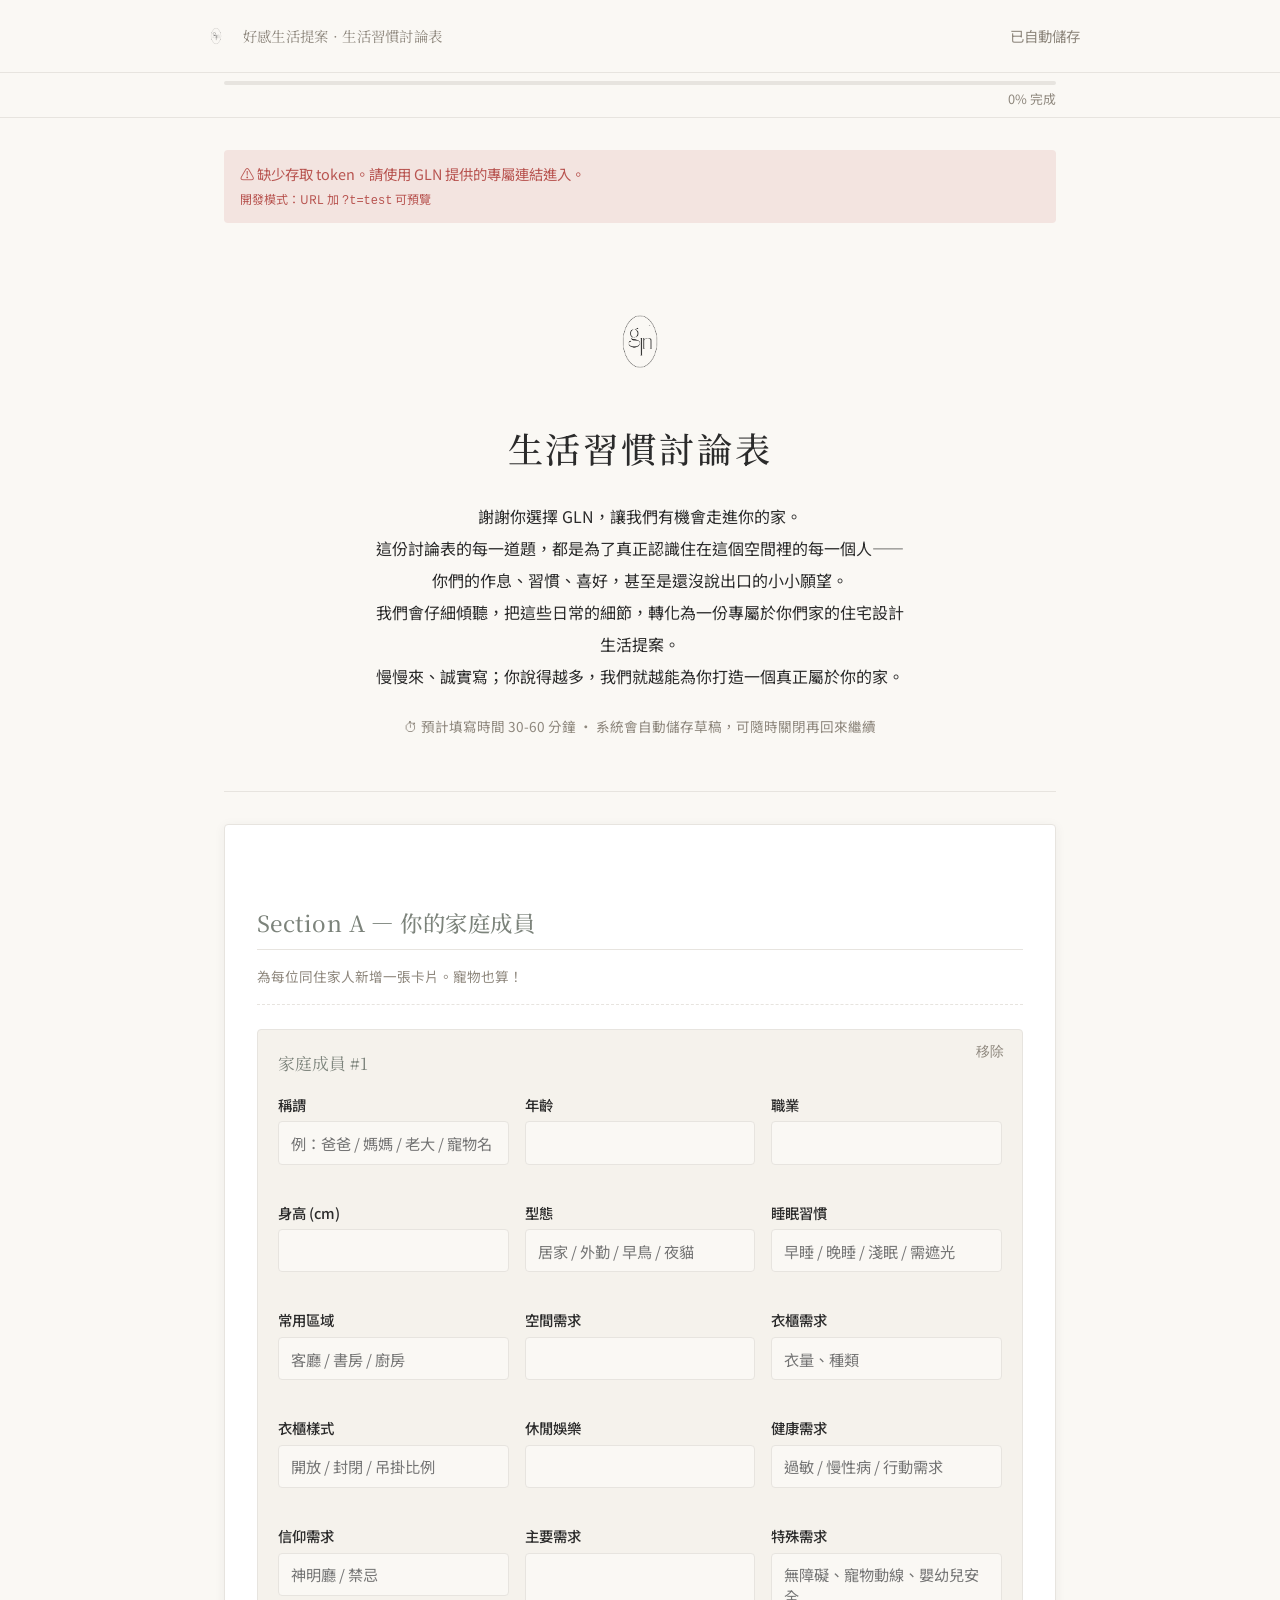
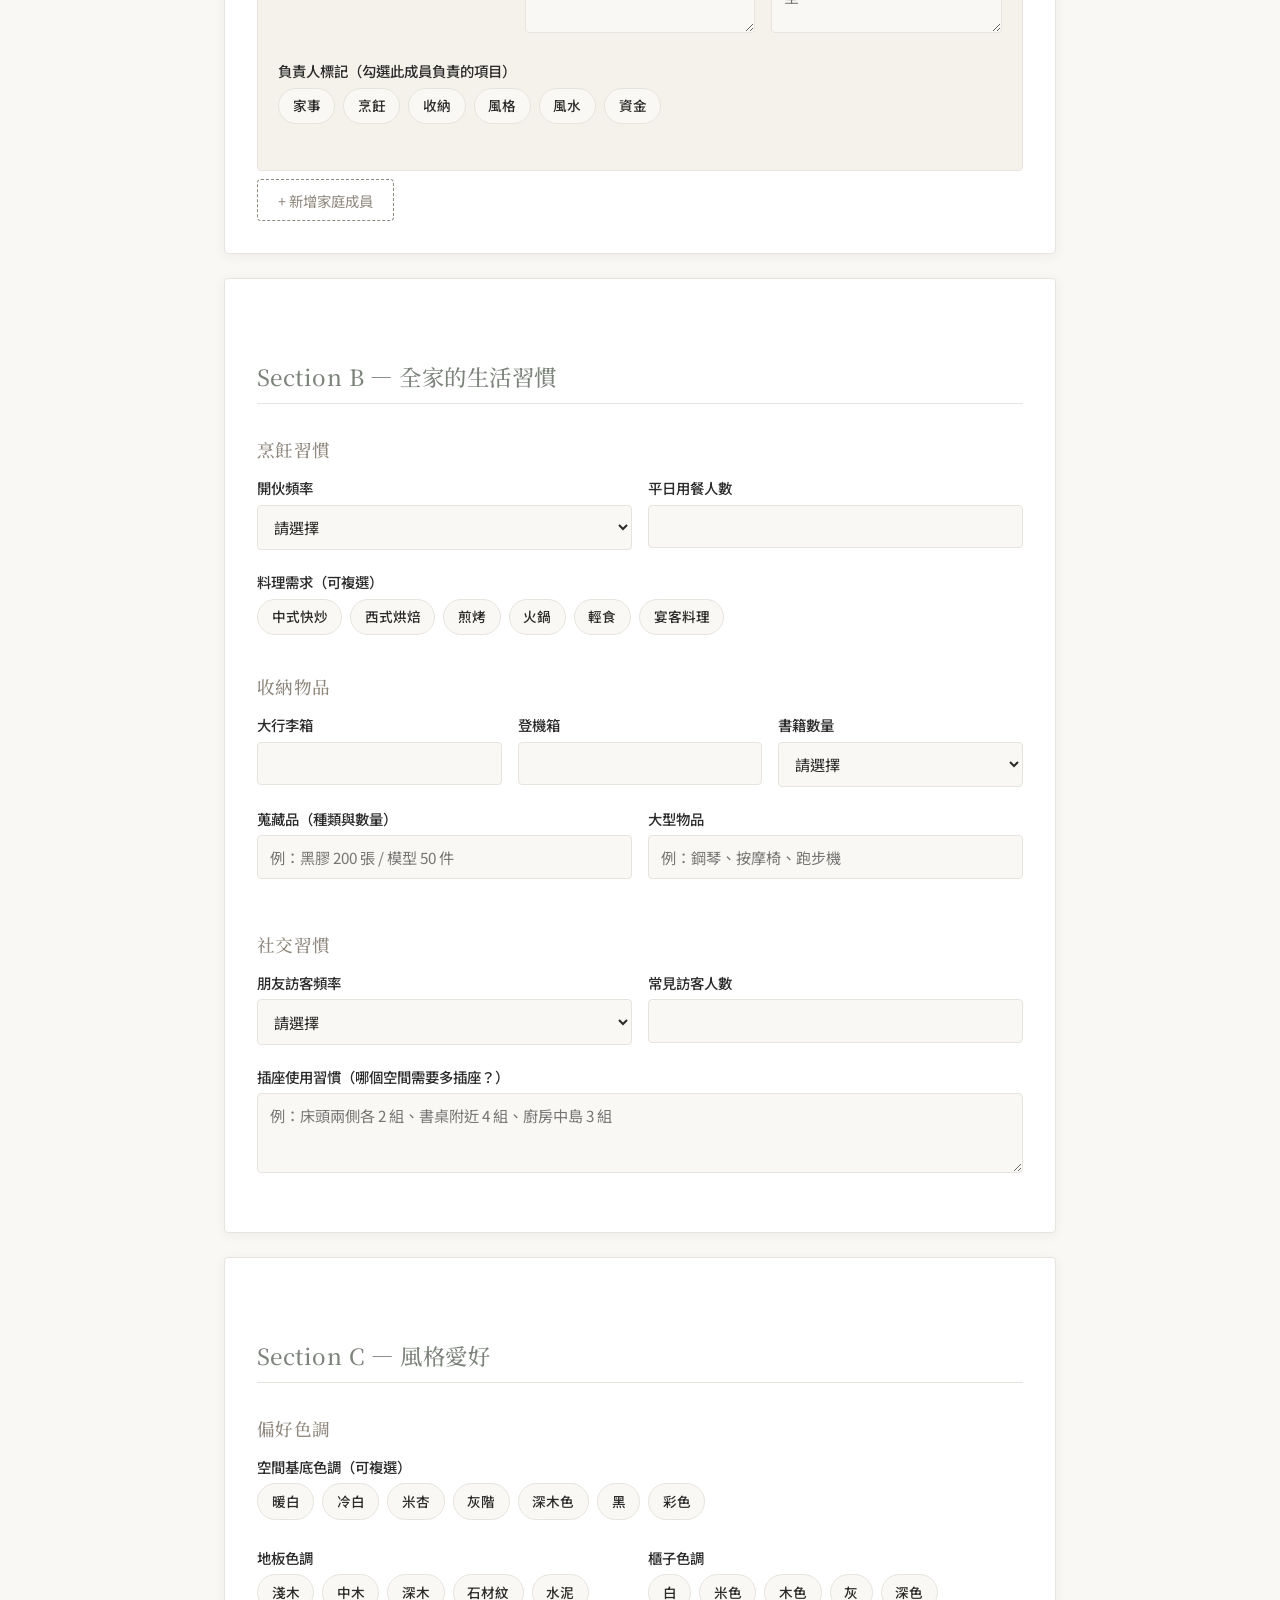
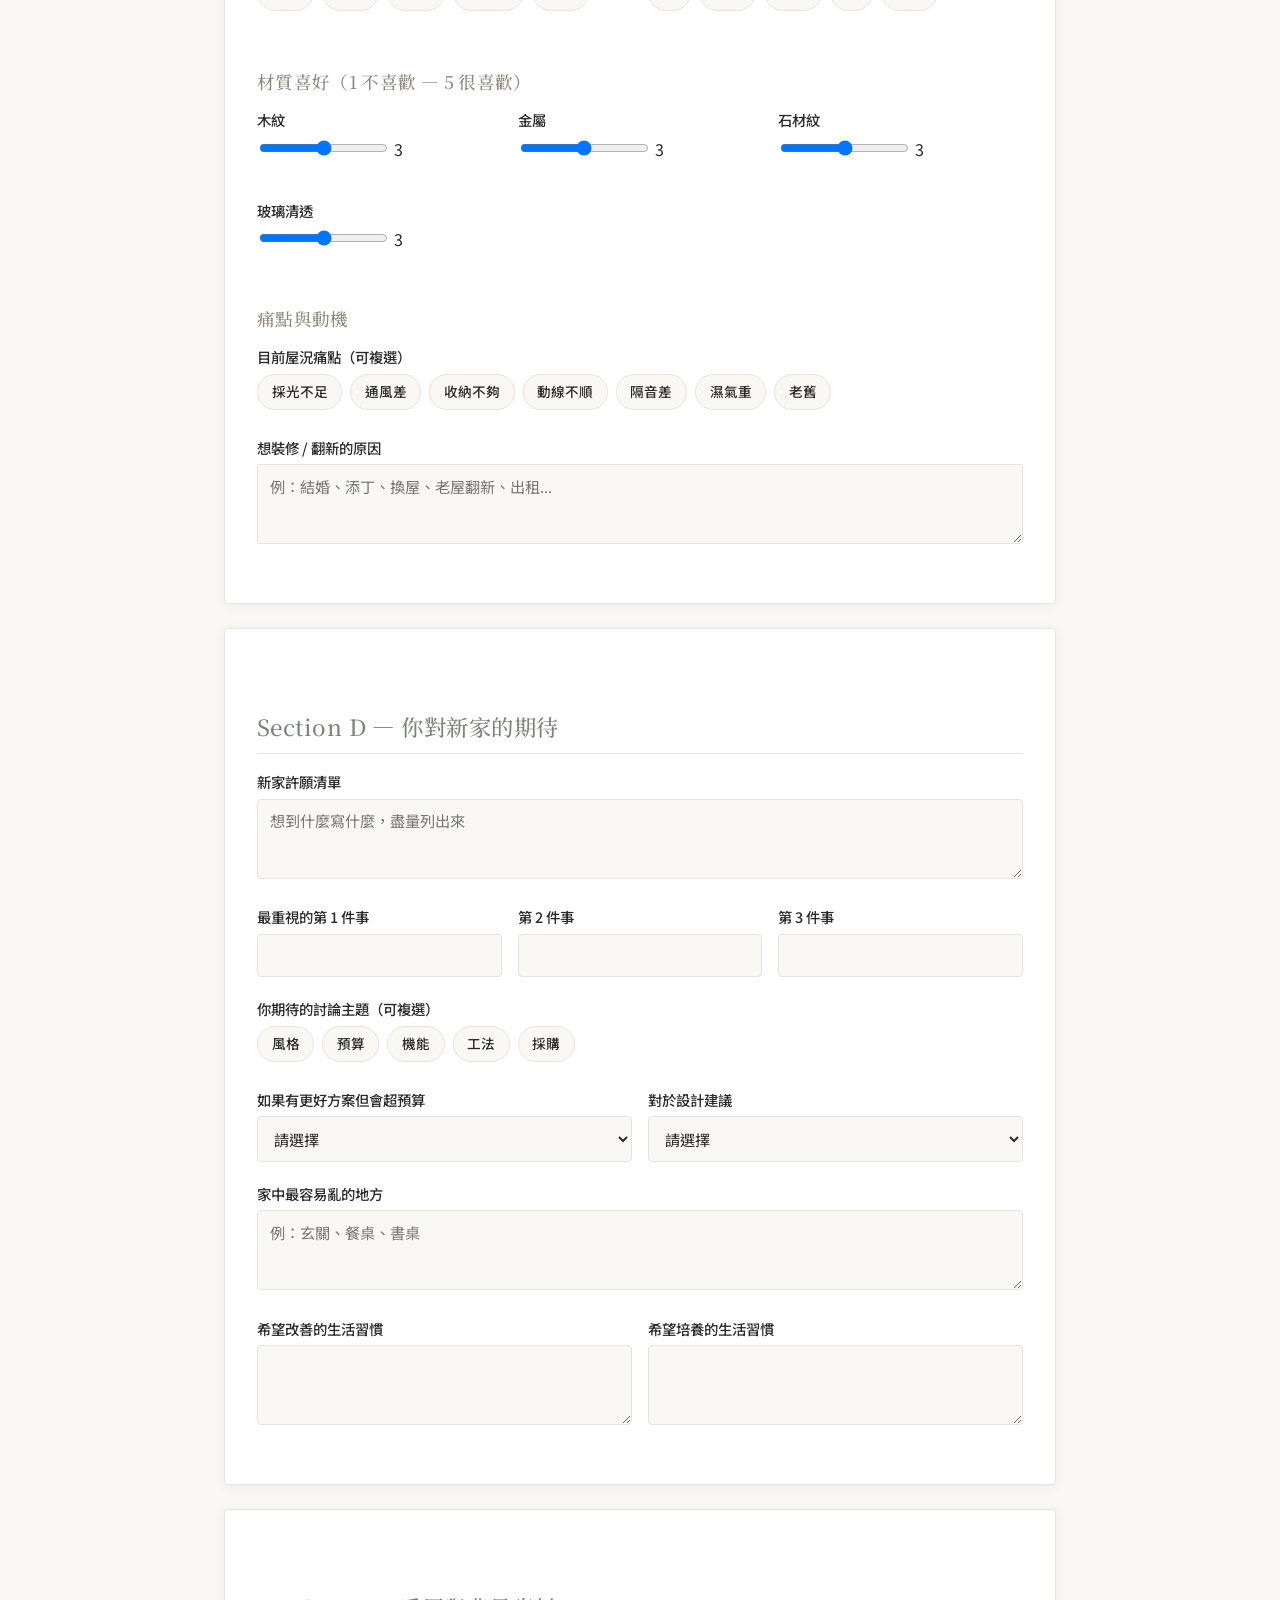
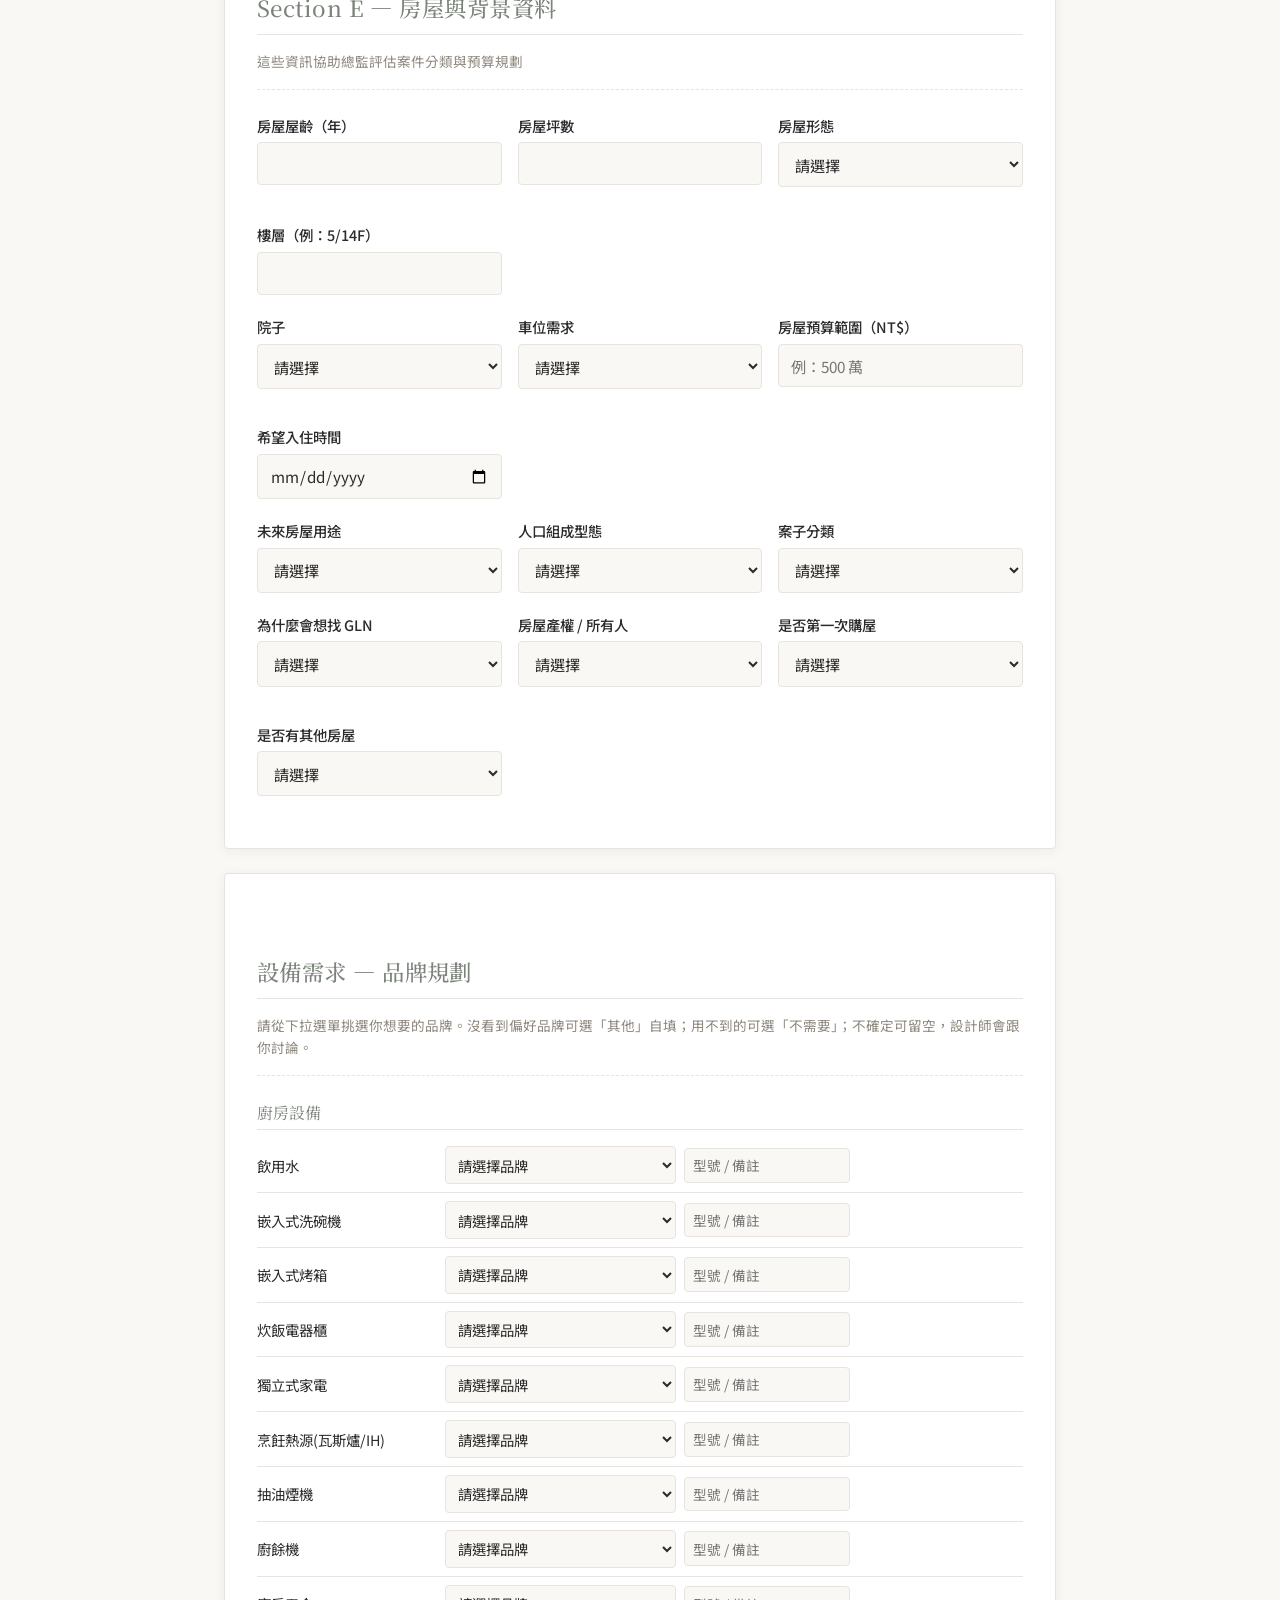
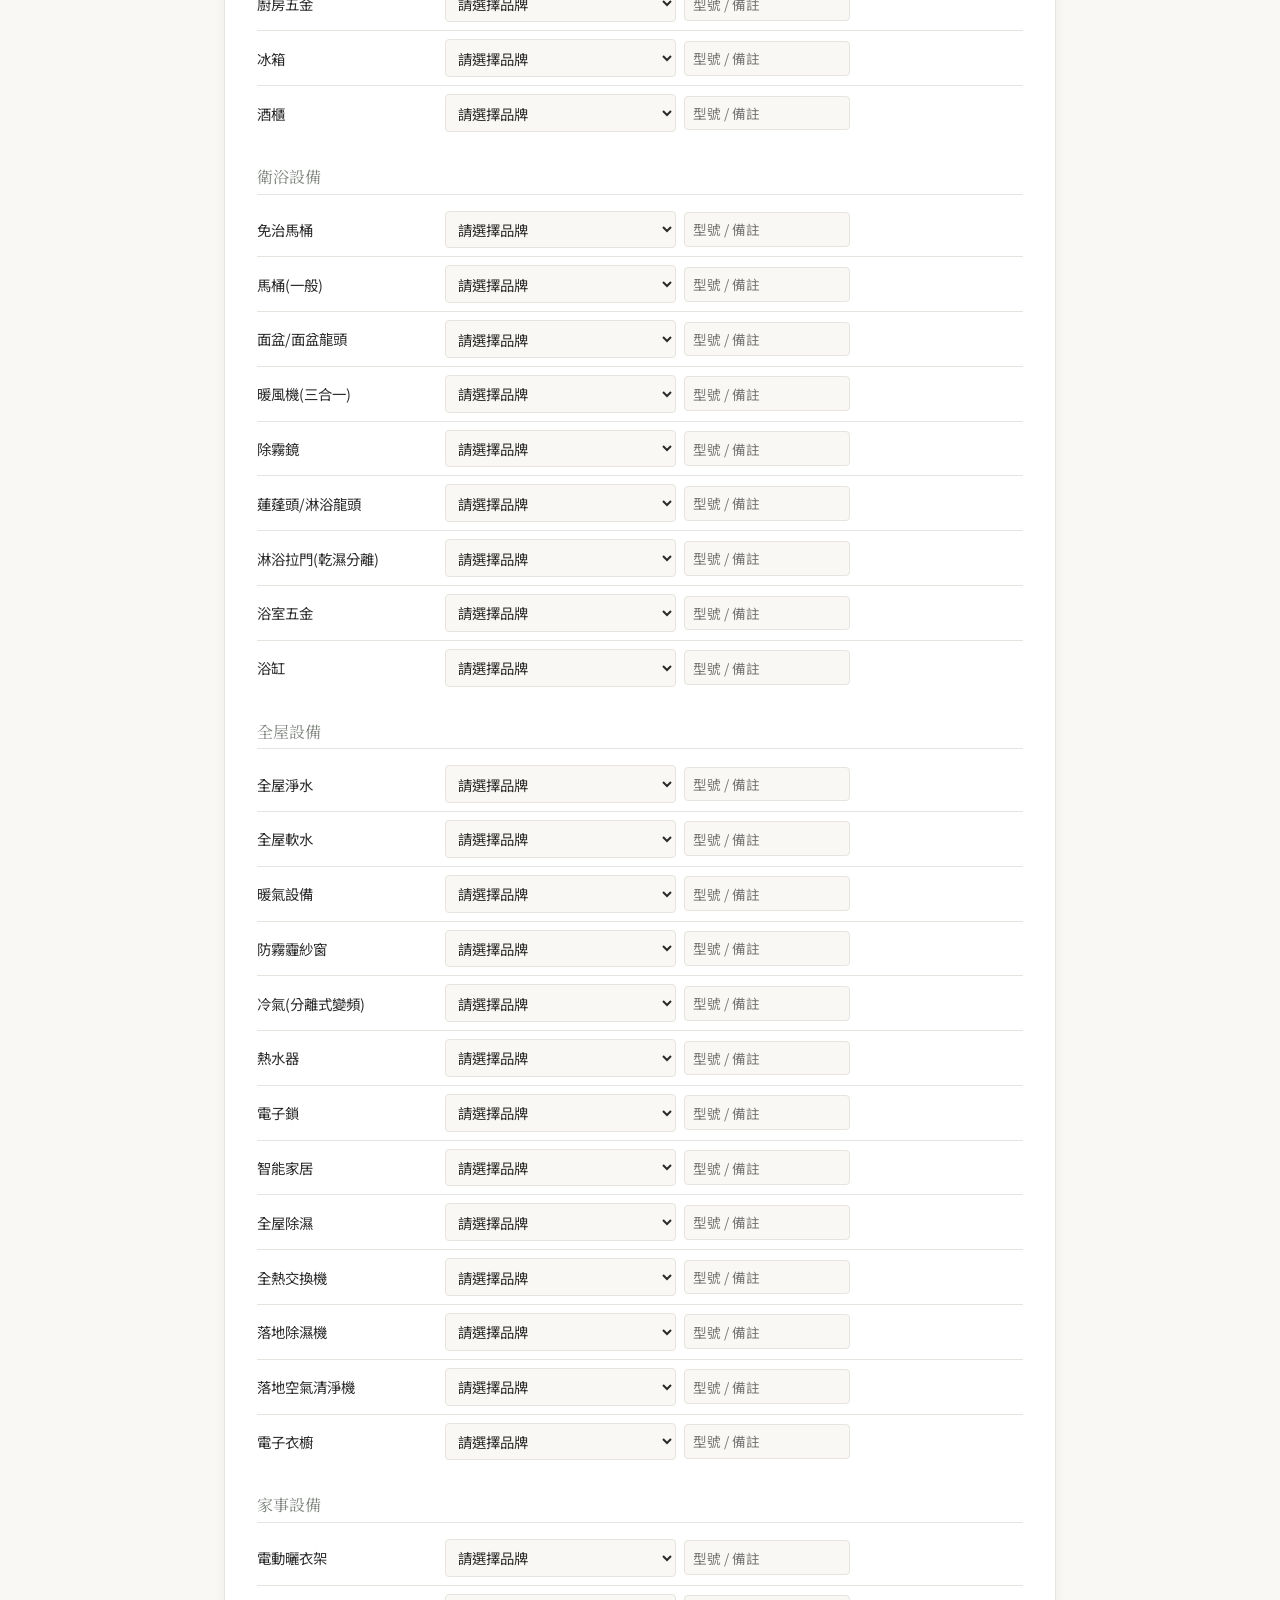
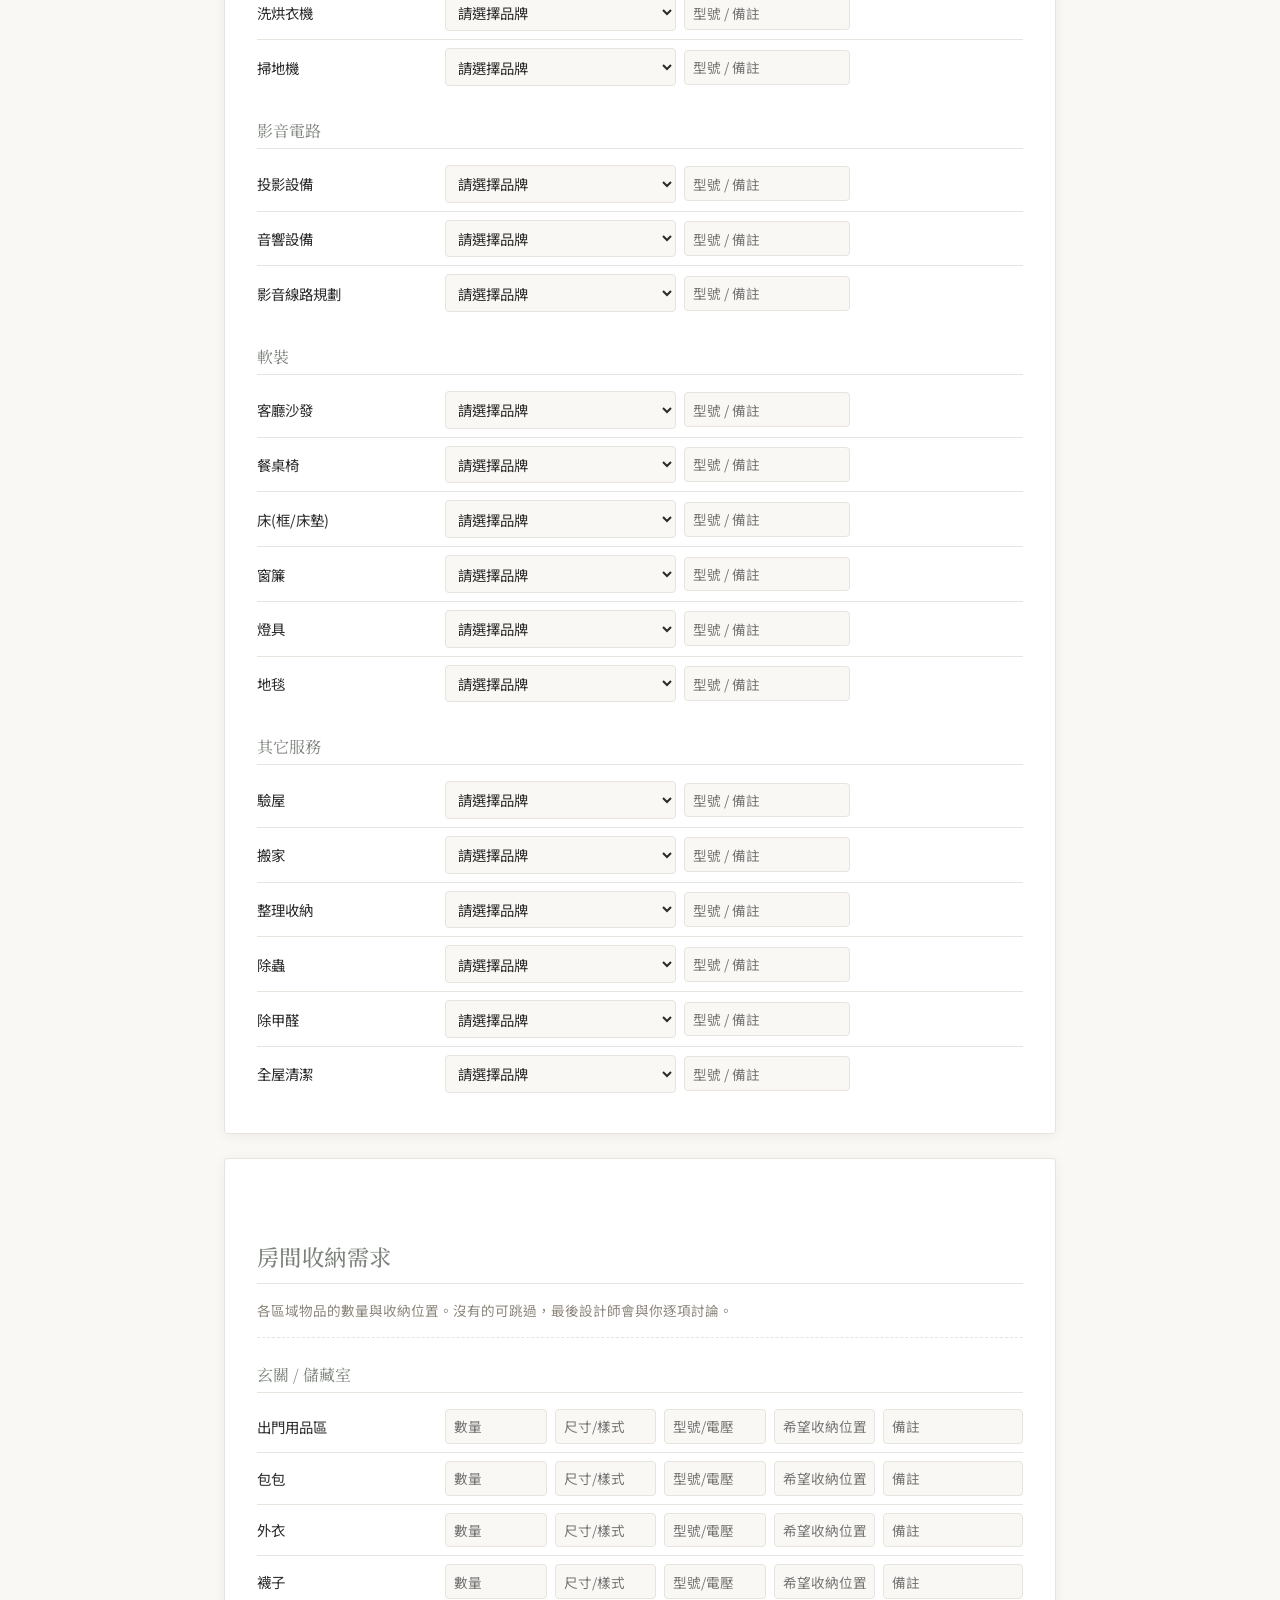
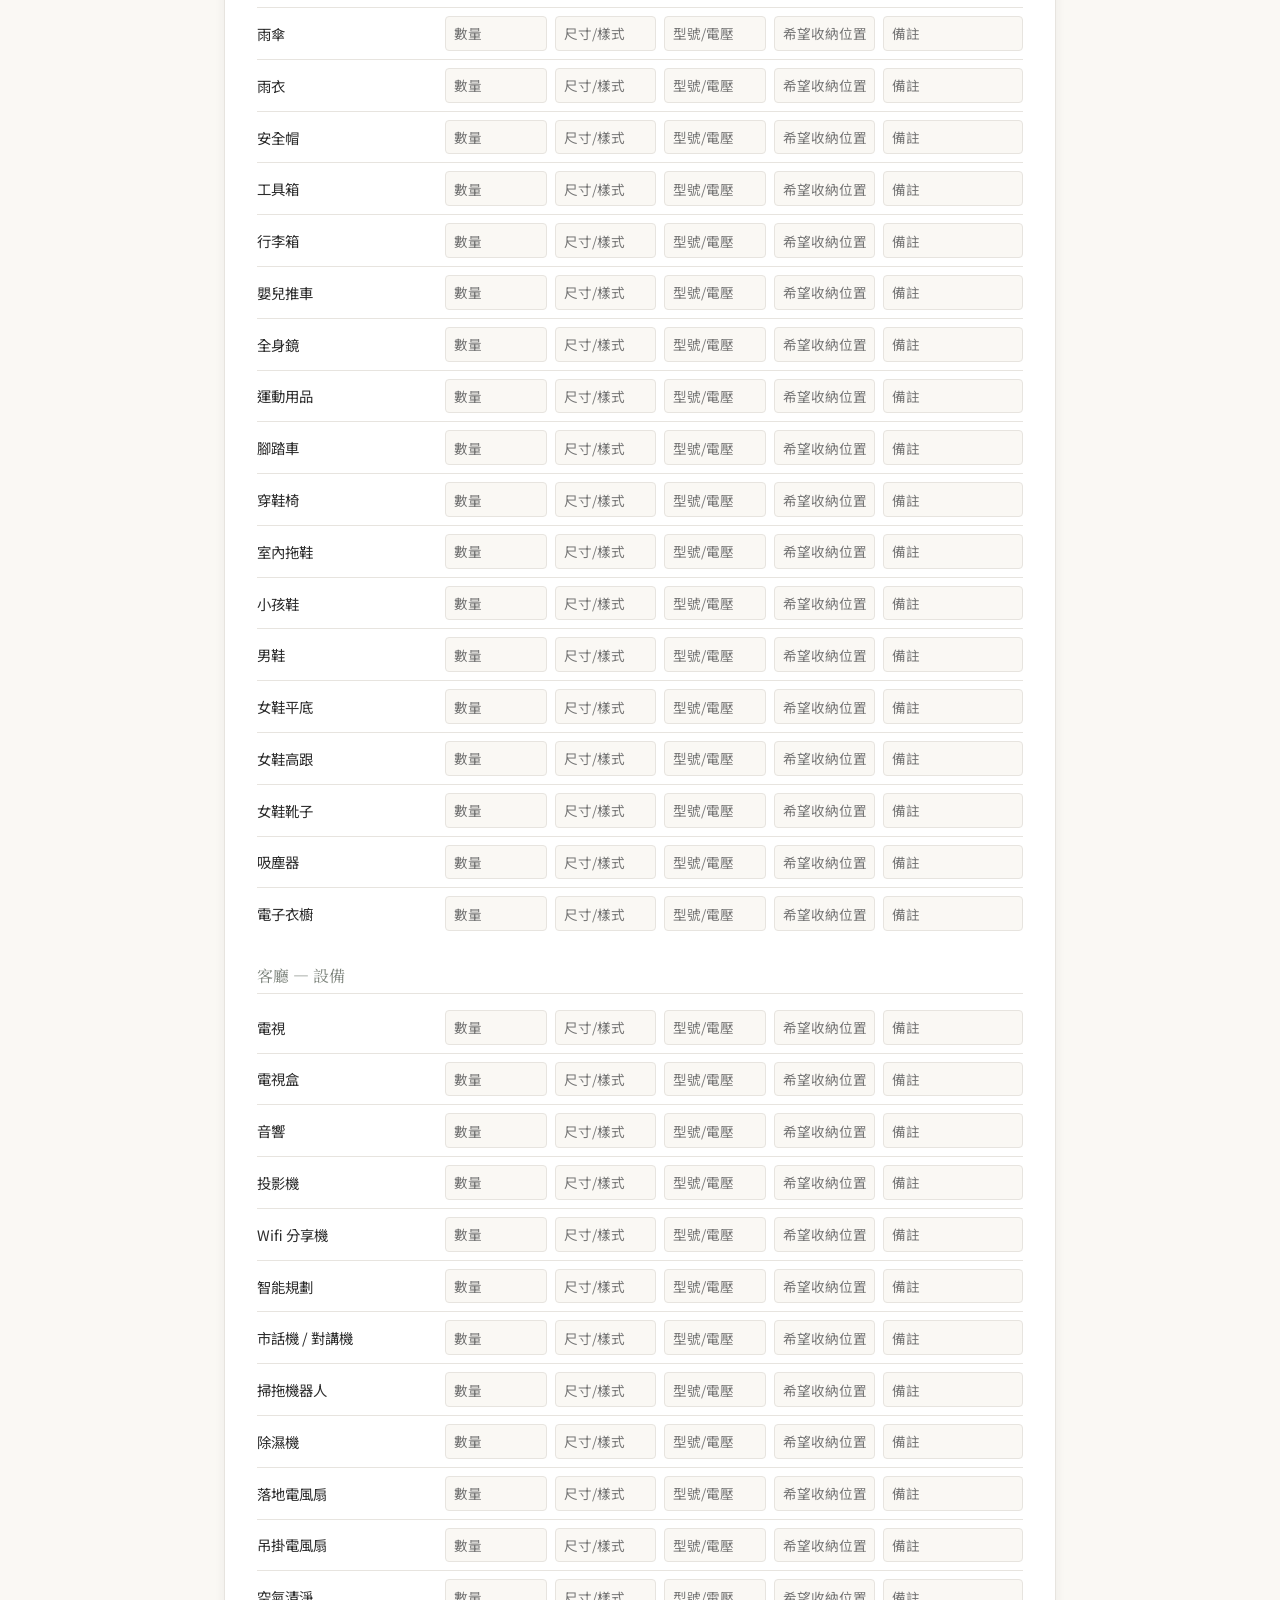
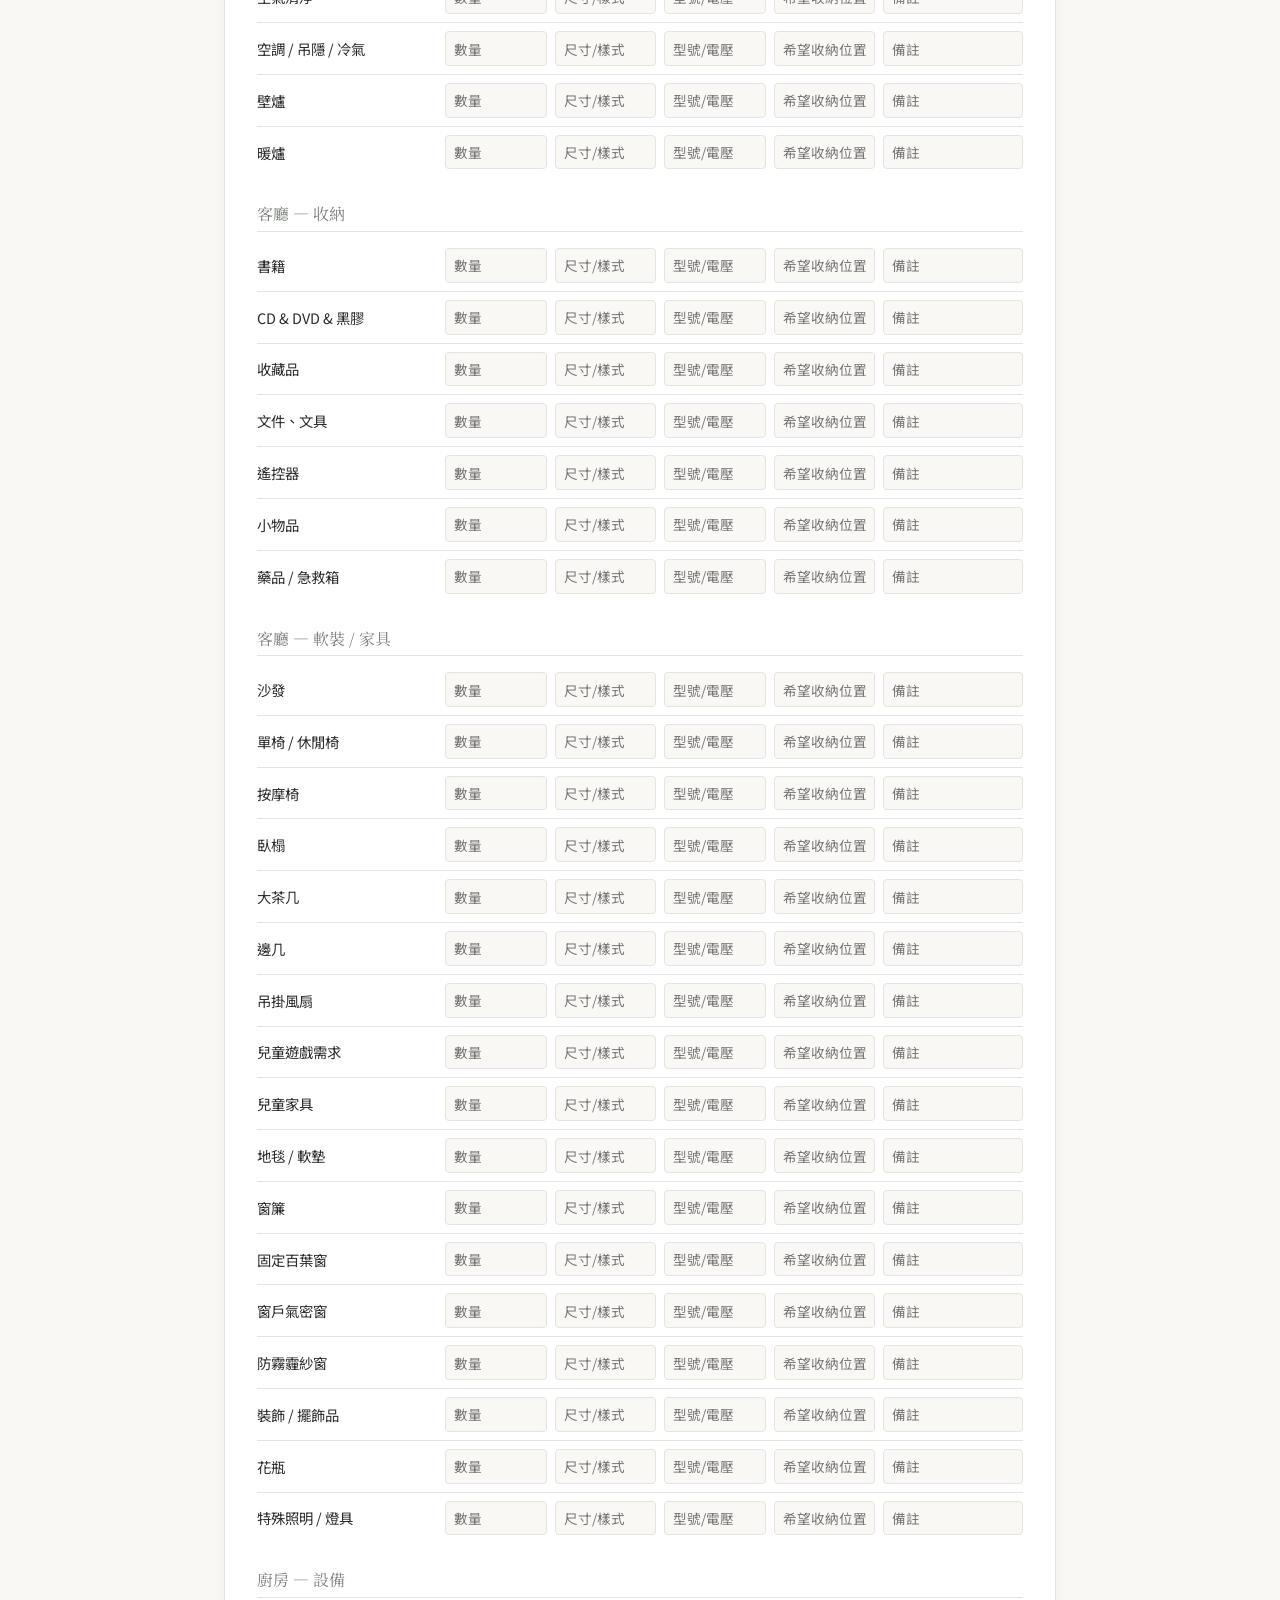
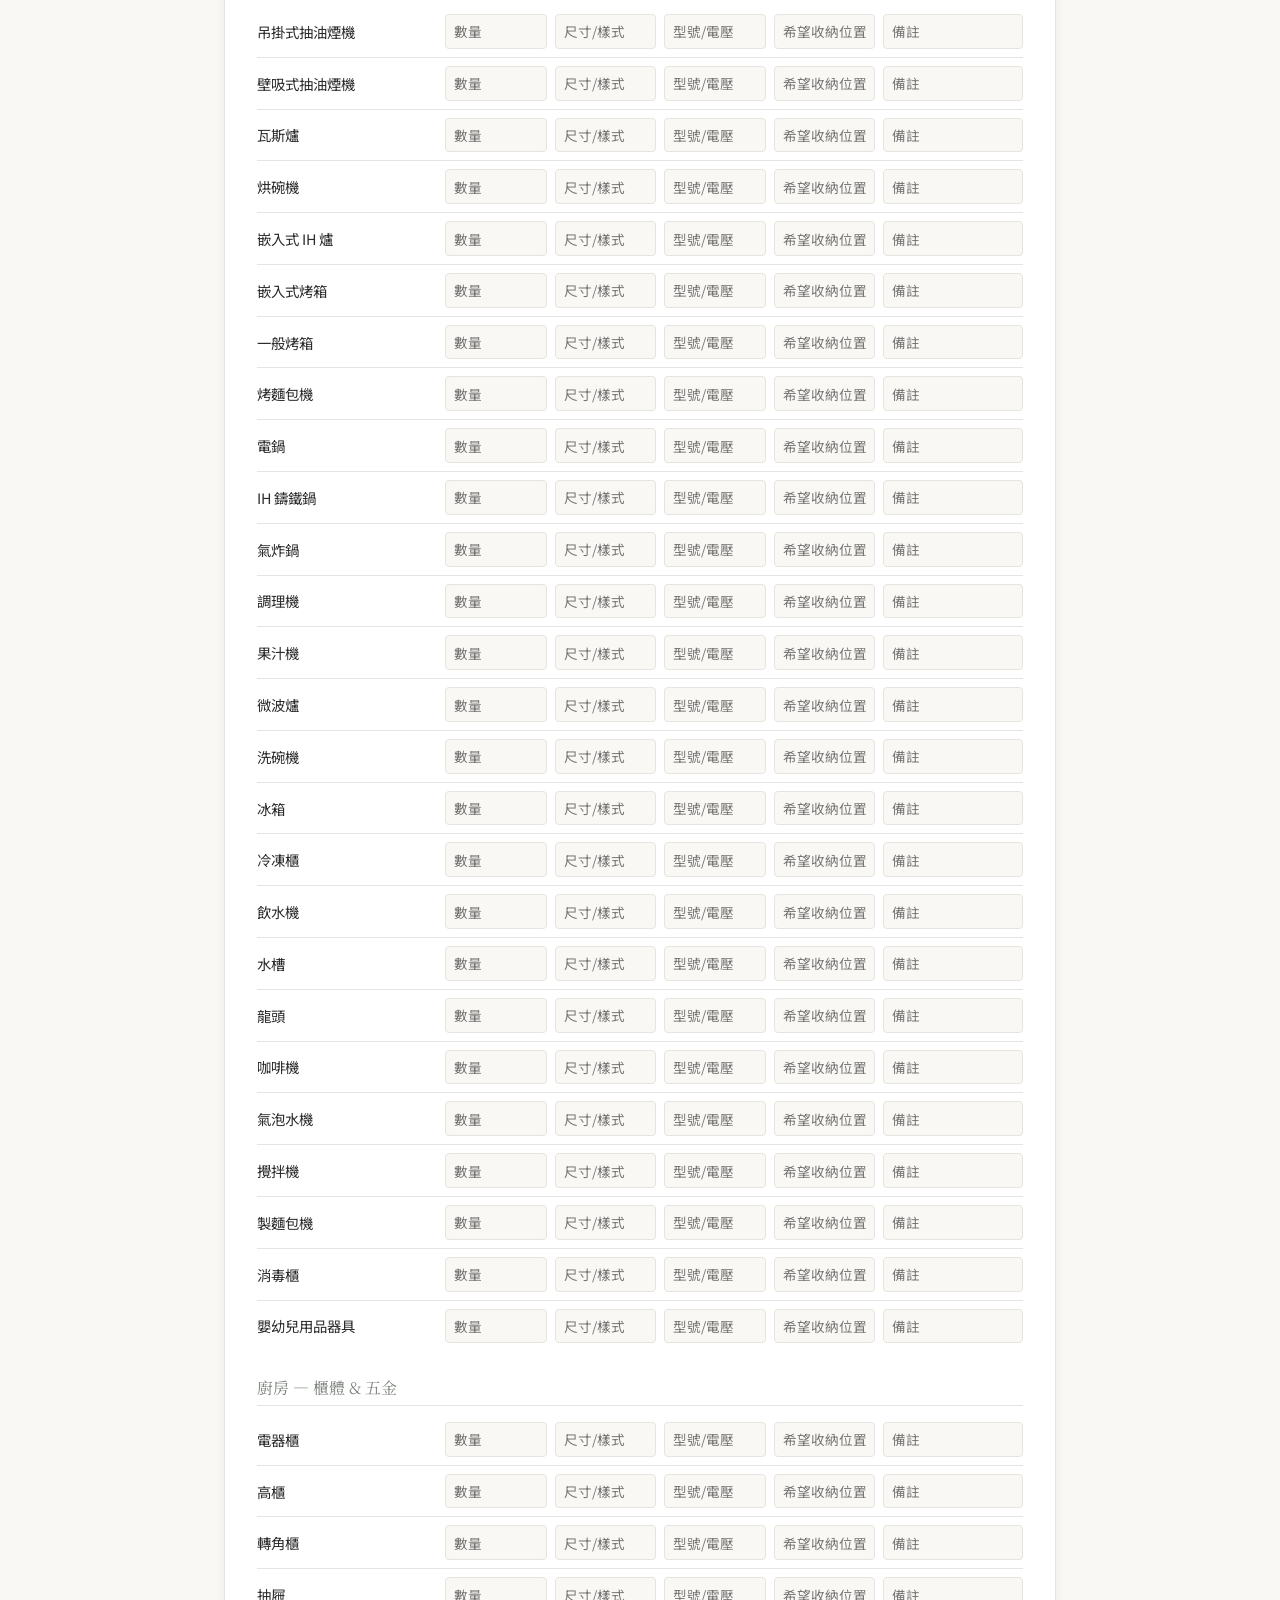
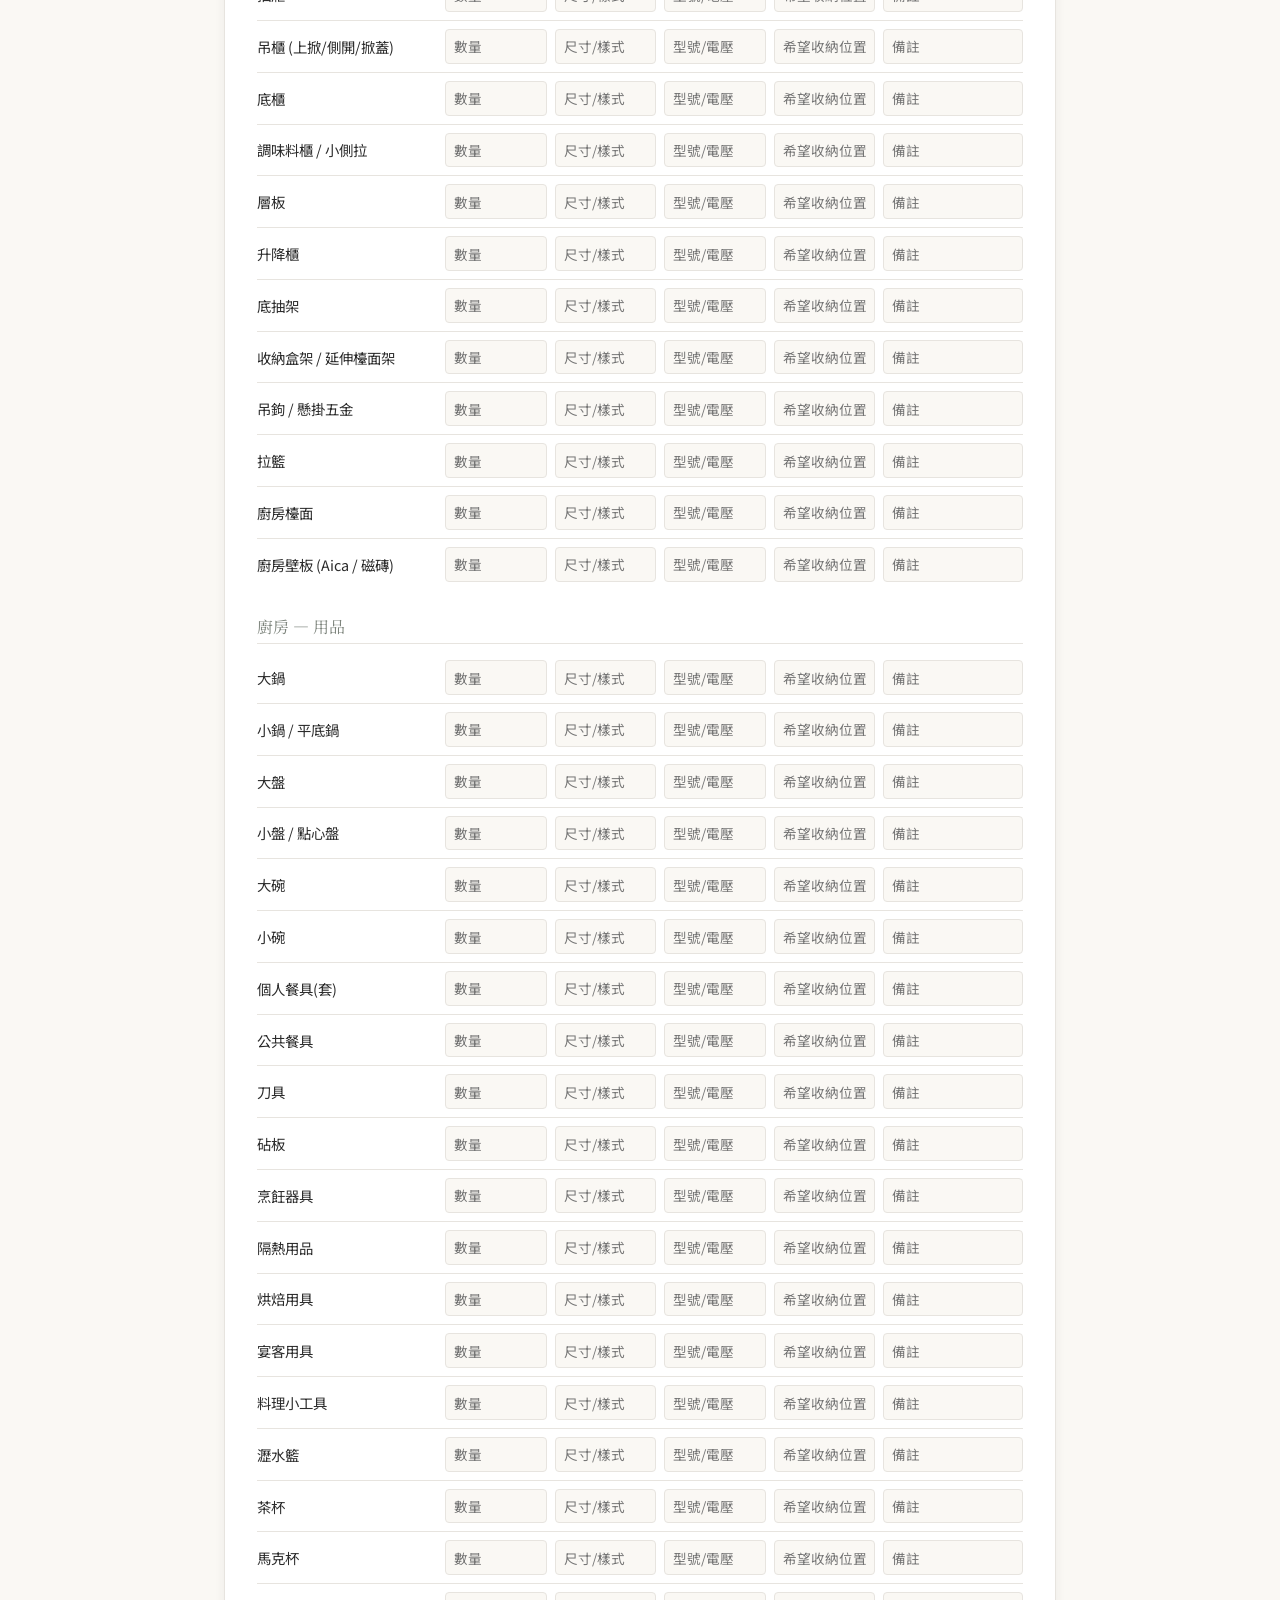
==== index.html @ cecb4ada "Initial commit: 客戶生活習慣整理表（前端 + GAS 後端骨架）" ====
<!DOCTYPE html>
<html lang="zh-Hant">
<head>
  <meta charset="UTF-8" />
  <meta name="viewport" content="width=device-width, initial-scale=1.0" />
  <title>GLN 好感生活提案 — 生活習慣討論表</title>
  <meta name="description" content="GLN 生活習慣討論表：家庭結構、生活習慣、風格偏好、設備需求、收納清單" />
  <link rel="preconnect" href="https://fonts.googleapis.com" />
  <link rel="preconnect" href="https://fonts.gstatic.com" crossorigin />
  <link href="https://fonts.googleapis.com/css2?family=Noto+Sans+TC:wght@400;500;700&family=Noto+Serif+TC:wght@400;500;600&family=Ibarra+Real+Nova:wght@400;500&display=swap" rel="stylesheet" />
  <link rel="stylesheet" href="styles.css" />
</head>
<body>

  <header class="site-header">
    <div class="header-inner">
      <a href="#" class="site-logo-link" aria-label="GLN 好感生活提案">
        <img src="assets/gln-circle.png" alt="GLN" class="site-logo-img" />
        <span class="site-logo-text">好感生活提案 · 生活習慣討論表</span>
      </a>
      <div id="autosave-status" class="muted" aria-live="polite">已自動儲存</div>
    </div>
  </header>

  <div class="progress" role="progressbar" aria-valuemin="0" aria-valuemax="100">
    <div class="container" style="padding: 0 1.5rem;">
      <div class="progress-track"><div class="progress-fill" id="progress-fill"></div></div>
      <div class="progress-label" id="progress-label">0%</div>
    </div>
  </div>

  <main class="container">

    <div id="token-banner" class="status-banner info" style="display:none;"></div>

    <div class="hero">
      <img src="assets/gln-circle.png" alt="GLN" class="hero-logo" />
      <h1>生活習慣討論表</h1>
      <p class="intro">
        謝謝你選擇 GLN，讓我們有機會走進你的家。<br />
        這份討論表的每一道題，都是為了真正認識住在這個空間裡的每一個人——你們的作息、習慣、喜好，甚至是還沒說出口的小小願望。<br />
        我們會仔細傾聽，把這些日常的細節，轉化為一份專屬於你們家的住宅設計生活提案。<br />
        慢慢來、誠實寫；你說得越多，我們就越能為你打造一個真正屬於你的家。
      </p>
      <p class="muted" style="margin-top: 1.5rem; font-size: 0.85rem;">
        ⏱ 預計填寫時間 30-60 分鐘 · 系統會自動儲存草稿，可隨時關閉再回來繼續
      </p>
    </div>

    <form id="survey-form" autocomplete="off">

      <!-- ============ Section A：基本資料（家庭成員）============ -->
      <section class="section" data-section="A">
        <h2>Section A — 你的家庭成員</h2>
        <p class="section-meta">為每位同住家人新增一張卡片。寵物也算！</p>

        <div id="members-list" class="member-list"></div>

        <button type="button" class="add-member-btn" id="add-member">
          + 新增家庭成員
        </button>
      </section>

      <!-- ============ Section B：生活習慣 ============ -->
      <section class="section" data-section="B">
        <h2>Section B — 全家的生活習慣</h2>

        <h3>烹飪習慣</h3>
        <div class="field-row">
          <div class="field">
            <label>開伙頻率</label>
            <select name="cooking_frequency">
              <option value="">請選擇</option>
              <option>每天</option>
              <option>每週 3-5 次</option>
              <option>每週 1-2 次</option>
              <option>幾乎不開伙</option>
            </select>
          </div>
          <div class="field">
            <label>平日用餐人數</label>
            <input type="number" name="dining_count" min="1" max="20" />
          </div>
        </div>
        <div class="field">
          <label>料理需求（可複選）</label>
          <div class="checkbox-group" data-name="cooking_styles">
            <label class="chip"><input type="checkbox" value="中式快炒" /><span>中式快炒</span></label>
            <label class="chip"><input type="checkbox" value="西式烘焙" /><span>西式烘焙</span></label>
            <label class="chip"><input type="checkbox" value="煎烤" /><span>煎烤</span></label>
            <label class="chip"><input type="checkbox" value="火鍋" /><span>火鍋</span></label>
            <label class="chip"><input type="checkbox" value="輕食" /><span>輕食</span></label>
            <label class="chip"><input type="checkbox" value="宴客" /><span>宴客料理</span></label>
          </div>
        </div>

        <h3>收納物品</h3>
        <div class="field-row">
          <div class="field"><label>大行李箱</label><input type="number" name="luggage_large" min="0" /></div>
          <div class="field"><label>登機箱</label><input type="number" name="luggage_carry" min="0" /></div>
          <div class="field">
            <label>書籍數量</label>
            <select name="books">
              <option value="">請選擇</option>
              <option>少於 50 本</option>
              <option>50–200 本</option>
              <option>200–500 本</option>
              <option>500 本以上</option>
            </select>
          </div>
        </div>
        <div class="field-row">
          <div class="field">
            <label>蒐藏品（種類與數量）</label>
            <input type="text" name="collections" placeholder="例：黑膠 200 張 / 模型 50 件" />
          </div>
          <div class="field">
            <label>大型物品</label>
            <input type="text" name="large_items" placeholder="例：鋼琴、按摩椅、跑步機" />
          </div>
        </div>

        <h3>社交習慣</h3>
        <div class="field-row">
          <div class="field">
            <label>朋友訪客頻率</label>
            <select name="visitor_frequency">
              <option value="">請選擇</option>
              <option>幾乎不</option>
              <option>每月 1-2 次</option>
              <option>每週 1 次以上</option>
              <option>經常宴客</option>
            </select>
          </div>
          <div class="field">
            <label>常見訪客人數</label>
            <input type="number" name="visitor_count" min="0" />
          </div>
        </div>

        <div class="field">
          <label>插座使用習慣（哪個空間需要多插座？）</label>
          <textarea name="outlets" placeholder="例：床頭兩側各 2 組、書桌附近 4 組、廚房中島 3 組"></textarea>
        </div>
      </section>

      <!-- ============ Section C：風格愛好 ============ -->
      <section class="section" data-section="C">
        <h2>Section C — 風格愛好</h2>

        <h3>偏好色調</h3>
        <div class="field-row">
          <div class="field">
            <label>空間基底色調（可複選）</label>
            <div class="checkbox-group" data-name="color_space">
              <label class="chip"><input type="checkbox" value="暖白" /><span>暖白</span></label>
              <label class="chip"><input type="checkbox" value="冷白" /><span>冷白</span></label>
              <label class="chip"><input type="checkbox" value="米杏" /><span>米杏</span></label>
              <label class="chip"><input type="checkbox" value="灰階" /><span>灰階</span></label>
              <label class="chip"><input type="checkbox" value="深木色" /><span>深木色</span></label>
              <label class="chip"><input type="checkbox" value="黑" /><span>黑</span></label>
              <label class="chip"><input type="checkbox" value="彩色" /><span>彩色</span></label>
            </div>
          </div>
        </div>
        <div class="field-row">
          <div class="field">
            <label>地板色調</label>
            <div class="checkbox-group" data-name="color_floor">
              <label class="chip"><input type="checkbox" value="淺木" /><span>淺木</span></label>
              <label class="chip"><input type="checkbox" value="中木" /><span>中木</span></label>
              <label class="chip"><input type="checkbox" value="深木" /><span>深木</span></label>
              <label class="chip"><input type="checkbox" value="石材紋" /><span>石材紋</span></label>
              <label class="chip"><input type="checkbox" value="水泥" /><span>水泥</span></label>
            </div>
          </div>
          <div class="field">
            <label>櫃子色調</label>
            <div class="checkbox-group" data-name="color_cabinet">
              <label class="chip"><input type="checkbox" value="白" /><span>白</span></label>
              <label class="chip"><input type="checkbox" value="米色" /><span>米色</span></label>
              <label class="chip"><input type="checkbox" value="木色" /><span>木色</span></label>
              <label class="chip"><input type="checkbox" value="灰" /><span>灰</span></label>
              <label class="chip"><input type="checkbox" value="深色" /><span>深色</span></label>
            </div>
          </div>
        </div>

        <h3>材質喜好（1 不喜歡 — 5 很喜歡）</h3>
        <div class="field-row">
          <div class="field">
            <label>木紋</label>
            <input type="range" name="material_wood" min="1" max="5" value="3" oninput="this.nextElementSibling.textContent=this.value" />
            <output>3</output>
          </div>
          <div class="field">
            <label>金屬</label>
            <input type="range" name="material_metal" min="1" max="5" value="3" oninput="this.nextElementSibling.textContent=this.value" />
            <output>3</output>
          </div>
          <div class="field">
            <label>石材紋</label>
            <input type="range" name="material_stone" min="1" max="5" value="3" oninput="this.nextElementSibling.textContent=this.value" />
            <output>3</output>
          </div>
          <div class="field">
            <label>玻璃清透</label>
            <input type="range" name="material_glass" min="1" max="5" value="3" oninput="this.nextElementSibling.textContent=this.value" />
            <output>3</output>
          </div>
        </div>

        <h3>痛點與動機</h3>
        <div class="field">
          <label>目前屋況痛點（可複選）</label>
          <div class="checkbox-group" data-name="pain_points">
            <label class="chip"><input type="checkbox" value="採光不足" /><span>採光不足</span></label>
            <label class="chip"><input type="checkbox" value="通風差" /><span>通風差</span></label>
            <label class="chip"><input type="checkbox" value="收納不夠" /><span>收納不夠</span></label>
            <label class="chip"><input type="checkbox" value="動線不順" /><span>動線不順</span></label>
            <label class="chip"><input type="checkbox" value="隔音差" /><span>隔音差</span></label>
            <label class="chip"><input type="checkbox" value="濕氣重" /><span>濕氣重</span></label>
            <label class="chip"><input type="checkbox" value="老舊" /><span>老舊</span></label>
          </div>
        </div>
        <div class="field">
          <label>想裝修 / 翻新的原因</label>
          <textarea name="renovation_reason" placeholder="例：結婚、添丁、換屋、老屋翻新、出租..."></textarea>
        </div>
      </section>

      <!-- ============ Section D：期待調查（設計師問題）============ -->
      <section class="section" data-section="D">
        <h2>Section D — 你對新家的期待</h2>

        <div class="field">
          <label>新家許願清單</label>
          <textarea name="wishlist" placeholder="想到什麼寫什麼，盡量列出來"></textarea>
        </div>
        <div class="field-row">
          <div class="field"><label>最重視的第 1 件事</label><input type="text" name="priority_1" /></div>
          <div class="field"><label>第 2 件事</label><input type="text" name="priority_2" /></div>
          <div class="field"><label>第 3 件事</label><input type="text" name="priority_3" /></div>
        </div>
        <div class="field">
          <label>你期待的討論主題（可複選）</label>
          <div class="checkbox-group" data-name="discussion_topics">
            <label class="chip"><input type="checkbox" value="風格" /><span>風格</span></label>
            <label class="chip"><input type="checkbox" value="預算" /><span>預算</span></label>
            <label class="chip"><input type="checkbox" value="機能" /><span>機能</span></label>
            <label class="chip"><input type="checkbox" value="工法" /><span>工法</span></label>
            <label class="chip"><input type="checkbox" value="採購" /><span>採購</span></label>
          </div>
        </div>
        <div class="field-row">
          <div class="field">
            <label>如果有更好方案但會超預算</label>
            <select name="budget_flex">
              <option value="">請選擇</option>
              <option>一定要做，不在意預算</option>
              <option>可接受 +10%</option>
              <option>可接受 +20%</option>
              <option>嚴格不可超</option>
            </select>
          </div>
          <div class="field">
            <label>對於設計建議</label>
            <select name="design_attitude">
              <option value="">請選擇</option>
              <option>完全交給專業</option>
              <option>高度參與討論</option>
              <option>我已有具體想法</option>
            </select>
          </div>
        </div>
        <div class="field">
          <label>家中最容易亂的地方</label>
          <textarea name="messy_areas" placeholder="例：玄關、餐桌、書桌"></textarea>
        </div>
        <div class="field-row">
          <div class="field">
            <label>希望改善的生活習慣</label>
            <textarea name="habits_improve"></textarea>
          </div>
          <div class="field">
            <label>希望培養的生活習慣</label>
            <textarea name="habits_cultivate"></textarea>
          </div>
        </div>
      </section>

      <!-- ============ Section E：背景資料 ============ -->
      <section class="section" data-section="E">
        <h2>Section E — 房屋與背景資料</h2>
        <p class="section-meta">這些資訊協助總監評估案件分類與預算規劃</p>

        <div class="field-row">
          <div class="field"><label>房屋屋齡（年）</label><input type="number" name="house_age" /></div>
          <div class="field"><label>房屋坪數</label><input type="number" name="house_size" /></div>
          <div class="field">
            <label>房屋形態</label>
            <select name="house_type">
              <option value="">請選擇</option>
              <option>新成屋</option>
              <option>中古屋</option>
              <option>老屋</option>
              <option>預售屋</option>
              <option>透天</option>
              <option>公寓</option>
              <option>大樓</option>
            </select>
          </div>
          <div class="field"><label>樓層（例：5/14F）</label><input type="text" name="floor" /></div>
        </div>
        <div class="field-row">
          <div class="field">
            <label>院子</label>
            <select name="yard">
              <option value="">請選擇</option>
              <option>無</option>
              <option>有，5 坪以下</option>
              <option>有，5-15 坪</option>
              <option>有，15 坪以上</option>
            </select>
          </div>
          <div class="field">
            <label>車位需求</label>
            <select name="parking">
              <option value="">請選擇</option>
              <option>無</option>
              <option>1 平面</option>
              <option>1 機械</option>
              <option>2 個以上</option>
            </select>
          </div>
          <div class="field"><label>房屋預算範圍（NT$）</label><input type="text" name="budget" placeholder="例：500 萬" /></div>
          <div class="field"><label>希望入住時間</label><input type="date" name="move_in_date" /></div>
        </div>
        <div class="field-row">
          <div class="field">
            <label>未來房屋用途</label>
            <select name="house_use">
              <option value="">請選擇</option>
              <option>自住</option>
              <option>出租</option>
              <option>投資</option>
              <option>二房</option>
            </select>
          </div>
          <div class="field">
            <label>人口組成型態</label>
            <select name="household_type">
              <option value="">請選擇</option>
              <option>單身</option>
              <option>雙人</option>
              <option>小家庭(有小孩)</option>
              <option>三代同堂</option>
              <option>多戶</option>
            </select>
          </div>
          <div class="field">
            <label>案子分類</label>
            <select name="case_type">
              <option value="">請選擇</option>
              <option>老屋翻新</option>
              <option>新成屋裝修</option>
              <option>局部翻修</option>
              <option>商業空間</option>
              <option>全屋訂製</option>
            </select>
          </div>
        </div>
        <div class="field-row">
          <div class="field">
            <label>為什麼會想找 GLN</label>
            <select name="referral">
              <option value="">請選擇</option>
              <option>朋友介紹</option>
              <option>IG</option>
              <option>Google 搜尋</option>
              <option>官網</option>
              <option>實體活動</option>
              <option>其他</option>
            </select>
          </div>
          <div class="field">
            <label>房屋產權 / 所有人</label>
            <select name="ownership">
              <option value="">請選擇</option>
              <option>本人</option>
              <option>配偶</option>
              <option>父母</option>
              <option>共有</option>
            </select>
          </div>
          <div class="field">
            <label>是否第一次購屋</label>
            <select name="first_home">
              <option value="">請選擇</option>
              <option>是</option>
              <option>否</option>
            </select>
          </div>
          <div class="field">
            <label>是否有其他房屋</label>
            <select name="other_homes">
              <option value="">請選擇</option>
              <option>無</option>
              <option>1 間</option>
              <option>2 間以上</option>
            </select>
          </div>
        </div>
      </section>

      <!-- ============ 區塊 1：設備品牌採購 ============ -->
      <section class="section" data-section="EQ">
        <h2>設備需求 — 品牌規劃</h2>
        <p class="section-meta">
          請從下拉選單挑選你想要的品牌。沒看到偏好品牌可選「其他」自填；用不到的可選「不需要」；不確定可留空，設計師會跟你討論。
        </p>
        <div id="equipment-list"><!-- 由 app.js 動態渲染 --></div>
      </section>

      <!-- ============ 區塊 3：收納清單 ============ -->
      <section class="section" data-section="STORAGE">
        <h2>房間收納需求</h2>
        <p class="section-meta">
          各區域物品的數量與收納位置。沒有的可跳過，最後設計師會與你逐項討論。
        </p>
        <div id="storage-list"><!-- 由 app.js 動態渲染 --></div>
      </section>

      <!-- ============ 同意與送出 ============ -->
      <div class="submit-area">
        <label class="consent">
          <input type="checkbox" id="consent-checkbox" />
          <span class="consent-text">
            <strong>我同意以上內容</strong>，並確認所填資訊正確，可作為 GLN 設計團隊規劃依據。
            提交後資料將傳送給 GLN 總監與案件負責設計師。
          </span>
        </label>

        <div id="submit-status" class="status-banner" style="display:none;"></div>

        <button type="submit" id="submit-btn" class="btn btn-primary" disabled>
          送出問卷
        </button>
      </div>
    </form>

  </main>

  <footer class="site-footer">
    GLN 好感生活提案 · Good Living Notes ©
    <span id="year"></span>
  </footer>

  <script>document.getElementById('year').textContent = new Date().getFullYear();</script>
  <script src="app.js"></script>
</body>
</html>
---- styles.css ----
/* ============================================
   GLN 客戶問卷系統 — Visual Identity
   主色：#7C837B Olive Gray
   輔色：#8E877D Taupe Clay / #E7E4DF Soft Mist White
   ============================================ */

:root {
  --gln-olive: #7C837B;
  --gln-taupe: #8E877D;
  --gln-mist: #E7E4DF;
  --gln-ink: #2B2B2B;
  --gln-sand: #F5F2EC;
  --gln-warm-white: #FAF8F4;
  --gln-accent: #A67C52;
  --gln-error: #B85450;
  --gln-success: #7B9070;

  --font-serif: 'Noto Serif TC', 'Ibarra Real Nova', 'Songti TC', serif;
  --font-sans: 'Noto Sans TC', system-ui, -apple-system, sans-serif;

  --max-width: 880px;
  --radius: 4px;
  --shadow: 0 2px 12px rgba(43, 43, 43, 0.06);
}

* { box-sizing: border-box; }

html, body {
  margin: 0;
  padding: 0;
  background: var(--gln-warm-white);
  color: var(--gln-ink);
  font-family: var(--font-sans);
  font-size: 16px;
  line-height: 1.6;
}

/* ===== Layout ===== */
.container {
  max-width: var(--max-width);
  margin: 0 auto;
  padding: 2rem 1.5rem 6rem;
}

header.site-header {
  background: var(--gln-warm-white);
  border-bottom: 1px solid var(--gln-mist);
  padding: 1.25rem 1.5rem;
  position: sticky;
  top: 0;
  z-index: 50;
  backdrop-filter: blur(8px);
}

.header-inner {
  max-width: var(--max-width);
  margin: 0 auto;
  display: flex;
  justify-content: space-between;
  align-items: center;
}

.site-logo {
  font-family: var(--font-serif);
  font-size: 1.25rem;
  letter-spacing: 0.06em;
  color: var(--gln-olive);
  font-weight: 500;
}

.site-logo span {
  color: var(--gln-taupe);
  margin-left: 0.5rem;
  font-size: 0.85rem;
  letter-spacing: 0.02em;
}

/* Logo with image */
.site-logo-link {
  display: inline-flex;
  align-items: center;
  gap: 0.65rem;
  text-decoration: none;
  color: inherit;
}

.site-logo-img {
  height: 32px;
  width: auto;
  display: block;
}

.site-logo-text {
  color: var(--gln-taupe);
  font-size: 0.9rem;
  letter-spacing: 0.02em;
  font-family: var(--font-serif);
}

/* Hero block (頁首 logo + 標題 + 引言) */
.hero {
  text-align: center;
  padding: 3rem 1rem 2.5rem;
  margin-bottom: 2rem;
  border-bottom: 1px solid var(--gln-mist);
}

.hero-logo {
  width: 110px;
  height: auto;
  margin: 0 auto 1.5rem;
  display: block;
}

.hero h1 {
  font-family: var(--font-serif);
  font-size: 2.2rem;
  letter-spacing: 0.08em;
  margin: 0.5rem 0 1.5rem;
  color: var(--gln-ink);
  font-weight: 500;
}

.hero .intro {
  max-width: 540px;
  margin: 0 auto;
  text-align: center;
  color: var(--gln-ink);
  line-height: 2;
  font-size: 1rem;
}

@media (max-width: 720px) {
  .hero { padding: 2rem 0.5rem 1.5rem; }
  .hero-logo { width: 80px; }
  .hero h1 { font-size: 1.6rem; }
  .hero .intro { font-size: 0.95rem; line-height: 1.9; }
  .site-logo-text { display: none; } /* mobile: 只顯示 logo */
}

/* ===== Typography ===== */
h1, h2, h3 {
  font-family: var(--font-serif);
  font-weight: 500;
  color: var(--gln-ink);
  letter-spacing: 0.02em;
}

h1 {
  font-size: 2rem;
  margin: 1.5rem 0 0.5rem;
}

h2 {
  font-size: 1.4rem;
  margin: 3rem 0 1rem;
  padding-bottom: 0.5rem;
  border-bottom: 1px solid var(--gln-mist);
  color: var(--gln-olive);
}

h3 {
  font-size: 1.1rem;
  margin: 2rem 0 0.75rem;
  color: var(--gln-taupe);
}

.intro {
  color: var(--gln-taupe);
  font-size: 0.95rem;
  margin-bottom: 2rem;
}

.muted {
  color: var(--gln-taupe);
  font-size: 0.9rem;
}

/* ===== Progress bar ===== */
.progress {
  position: sticky;
  top: 60px;
  background: var(--gln-warm-white);
  padding: 0.5rem 0;
  z-index: 40;
  border-bottom: 1px solid var(--gln-mist);
}

.progress-track {
  height: 4px;
  background: var(--gln-mist);
  border-radius: 2px;
  overflow: hidden;
}

.progress-fill {
  height: 100%;
  background: var(--gln-olive);
  width: 0%;
  transition: width 0.3s ease;
}

.progress-label {
  font-size: 0.8rem;
  color: var(--gln-taupe);
  text-align: right;
  margin-top: 0.25rem;
}

/* ===== Section ===== */
.section {
  background: white;
  border: 1px solid var(--gln-mist);
  border-radius: var(--radius);
  padding: 2rem;
  margin: 1.5rem 0;
  box-shadow: var(--shadow);
}

.section-meta {
  font-size: 0.85rem;
  color: var(--gln-taupe);
  margin-bottom: 1.5rem;
  padding-bottom: 1rem;
  border-bottom: 1px dashed var(--gln-mist);
}

/* ===== Form ===== */
.field {
  margin-bottom: 1.25rem;
}

.field-row {
  display: grid;
  grid-template-columns: repeat(auto-fit, minmax(220px, 1fr));
  gap: 1rem;
}

label {
  display: block;
  font-size: 0.9rem;
  font-weight: 500;
  margin-bottom: 0.35rem;
  color: var(--gln-ink);
}

label .required {
  color: var(--gln-error);
  margin-left: 0.25rem;
}

input[type="text"],
input[type="number"],
input[type="date"],
input[type="email"],
input[type="tel"],
select,
textarea {
  width: 100%;
  padding: 0.6rem 0.75rem;
  border: 1px solid var(--gln-mist);
  border-radius: var(--radius);
  background: var(--gln-warm-white);
  font-family: inherit;
  font-size: 0.95rem;
  color: var(--gln-ink);
  transition: border-color 0.2s, box-shadow 0.2s;
}

input:focus,
select:focus,
textarea:focus {
  outline: none;
  border-color: var(--gln-olive);
  box-shadow: 0 0 0 3px rgba(124, 131, 123, 0.15);
}

textarea {
  min-height: 5rem;
  resize: vertical;
}

/* Checkbox group */
.checkbox-group,
.radio-group {
  display: flex;
  flex-wrap: wrap;
  gap: 0.5rem;
  margin-top: 0.25rem;
}

.chip {
  display: inline-flex;
  align-items: center;
  gap: 0.4rem;
  padding: 0.4rem 0.85rem;
  border: 1px solid var(--gln-mist);
  border-radius: 999px;
  background: var(--gln-warm-white);
  font-size: 0.85rem;
  cursor: pointer;
  transition: all 0.15s;
  user-select: none;
}

.chip:hover {
  border-color: var(--gln-taupe);
}

.chip input {
  display: none;
}

.chip input:checked + span,
.chip.checked {
  /* visual signal handled by parent */
}

.chip.active {
  background: var(--gln-olive);
  color: white;
  border-color: var(--gln-olive);
}

/* ===== Family members ===== */
.member-list {
  display: grid;
  gap: 1rem;
}

.member-card {
  border: 1px solid var(--gln-mist);
  border-radius: var(--radius);
  padding: 1.25rem;
  background: var(--gln-sand);
  position: relative;
}

.member-card .remove-btn {
  position: absolute;
  top: 0.75rem;
  right: 0.75rem;
  background: none;
  border: none;
  color: var(--gln-taupe);
  cursor: pointer;
  font-size: 0.85rem;
}

.member-card .remove-btn:hover {
  color: var(--gln-error);
}

.member-card-header {
  display: flex;
  align-items: center;
  gap: 0.75rem;
  margin-bottom: 1rem;
  font-family: var(--font-serif);
  font-size: 1.05rem;
  color: var(--gln-olive);
}

.add-member-btn {
  display: inline-flex;
  align-items: center;
  gap: 0.5rem;
  padding: 0.6rem 1.25rem;
  border: 1px dashed var(--gln-taupe);
  border-radius: var(--radius);
  background: transparent;
  color: var(--gln-taupe);
  cursor: pointer;
  font-family: inherit;
  font-size: 0.9rem;
  margin-top: 0.5rem;
  transition: all 0.15s;
}

.add-member-btn:hover {
  background: var(--gln-mist);
  color: var(--gln-olive);
}

/* ===== Equipment grid ===== */
.equipment-row {
  display: grid;
  grid-template-columns: 180px repeat(4, 1fr) 140px;
  gap: 0.5rem;
  align-items: center;
  padding: 0.5rem 0;
  border-bottom: 1px solid var(--gln-mist);
}

/* 下拉選單版（4 欄：標題 + 下拉 + 其他自填 + 備註）*/
.equipment-row--select {
  grid-template-columns: 180px 1.4fr 1fr 1fr;
}

.equipment-row--select select {
  padding: 0.4rem 0.5rem;
  font-size: 0.9rem;
}

.equipment-row:last-child {
  border-bottom: none;
}

.equipment-row .label {
  font-size: 0.9rem;
  color: var(--gln-ink);
}

.equipment-row input {
  padding: 0.4rem 0.5rem;
  font-size: 0.85rem;
}

.equipment-category {
  margin: 1.5rem 0 0.5rem;
  font-family: var(--font-serif);
  font-size: 1rem;
  color: var(--gln-olive);
  padding-bottom: 0.25rem;
  border-bottom: 1px solid var(--gln-mist);
}

@media (max-width: 720px) {
  .equipment-row {
    grid-template-columns: 1fr;
    padding: 1rem 0;
  }
}

/* ===== Submit area ===== */
.submit-area {
  margin-top: 3rem;
  padding: 2rem;
  background: var(--gln-sand);
  border-radius: var(--radius);
  border: 1px solid var(--gln-mist);
}

.consent {
  display: flex;
  align-items: flex-start;
  gap: 0.75rem;
  padding: 1rem;
  background: white;
  border: 1px solid var(--gln-mist);
  border-radius: var(--radius);
  margin-bottom: 1.5rem;
  cursor: pointer;
}

.consent input {
  margin-top: 0.2rem;
  width: 18px;
  height: 18px;
  accent-color: var(--gln-olive);
}

.consent-text {
  font-size: 0.9rem;
  color: var(--gln-ink);
}

.btn {
  display: inline-flex;
  align-items: center;
  justify-content: center;
  gap: 0.5rem;
  padding: 0.85rem 2rem;
  border: none;
  border-radius: var(--radius);
  font-family: inherit;
  font-size: 1rem;
  font-weight: 500;
  cursor: pointer;
  transition: all 0.15s;
}

.btn-primary {
  background: var(--gln-olive);
  color: white;
}

.btn-primary:hover:not(:disabled) {
  background: var(--gln-ink);
}

.btn-primary:disabled {
  background: var(--gln-mist);
  color: var(--gln-taupe);
  cursor: not-allowed;
}

.btn-ghost {
  background: transparent;
  color: var(--gln-taupe);
  border: 1px solid var(--gln-mist);
}

/* ===== Status / toast ===== */
.status-banner {
  padding: 0.75rem 1rem;
  border-radius: var(--radius);
  font-size: 0.9rem;
  margin-bottom: 1rem;
}

.status-banner.info {
  background: var(--gln-mist);
  color: var(--gln-ink);
}

.status-banner.success {
  background: rgba(123, 144, 112, 0.15);
  color: var(--gln-success);
}

.status-banner.error {
  background: rgba(184, 84, 80, 0.12);
  color: var(--gln-error);
}

/* ===== Footer ===== */
footer.site-footer {
  text-align: center;
  padding: 2rem 1rem;
  color: var(--gln-taupe);
  font-size: 0.85rem;
  border-top: 1px solid var(--gln-mist);
  margin-top: 4rem;
}

/* ===== Responsive ===== */
@media (max-width: 720px) {
  .container { padding: 1rem 1rem 4rem; }
  .section { padding: 1.25rem; }
  h1 { font-size: 1.5rem; }
  h2 { font-size: 1.2rem; }
}

/* ============================================
   報告頁 (report.html)
   ============================================ */
.report-body {
  background: var(--gln-sand);
}

.report-container {
  max-width: 1100px;
}

.report-toggle {
  display: inline-flex;
  gap: 0.5rem;
  align-items: center;
}

.toggle-btn {
  padding: 0.4rem 0.85rem;
  border: 1px solid var(--gln-mist);
  border-radius: 999px;
  font-size: 0.85rem;
  color: var(--gln-taupe);
  text-decoration: none;
  background: var(--gln-warm-white);
}

.toggle-btn.active {
  background: var(--gln-olive);
  color: white;
  border-color: var(--gln-olive);
}

.btn-sm {
  padding: 0.4rem 0.85rem;
  font-size: 0.85rem;
}

.report {
  background: white;
  border-radius: var(--radius);
  padding: 3rem 2.5rem;
  box-shadow: var(--shadow);
  margin: 2rem 0;
}

.report-header {
  text-align: center;
  border-bottom: 1px solid var(--gln-mist);
  padding-bottom: 2rem;
  margin-bottom: 2rem;
}

.case-id {
  font-family: var(--font-serif);
  letter-spacing: 0.1em;
  color: var(--gln-taupe);
  font-size: 0.9rem;
}

.designer-header .case-row {
  display: flex;
  flex-wrap: wrap;
  gap: 0.5rem 1rem;
  font-size: 0.95rem;
  color: var(--gln-ink);
  border-bottom: 1px solid var(--gln-mist);
  padding-bottom: 1rem;
}

.report-section {
  margin: 2.5rem 0;
}

.report-section h2 {
  border-bottom: none;
  padding-bottom: 0;
  margin-bottom: 1rem;
  font-size: 1.3rem;
  color: var(--gln-olive);
}

.report-section.three-col {
  display: grid;
  grid-template-columns: repeat(3, 1fr);
  gap: 1.5rem;
}

.report-section.three-col h3 {
  margin-top: 0;
}

/* 家庭成員 tile */
.member-grid {
  display: grid;
  grid-template-columns: repeat(auto-fit, minmax(220px, 1fr));
  gap: 1rem;
}

.member-tile {
  background: var(--gln-sand);
  border: 1px solid var(--gln-mist);
  border-radius: var(--radius);
  padding: 1.25rem;
}

.member-name {
  font-family: var(--font-serif);
  font-size: 1.1rem;
  color: var(--gln-olive);
  font-weight: 500;
}

.member-meta {
  color: var(--gln-taupe);
  font-size: 0.85rem;
  margin: 0.25rem 0 0.75rem;
}

.member-need {
  font-size: 0.9rem;
}

/* metric grid */
.metric-grid {
  display: grid;
  grid-template-columns: repeat(auto-fit, minmax(140px, 1fr));
  gap: 0.75rem;
  margin: 1rem 0;
}

.metric {
  background: var(--gln-sand);
  border-radius: var(--radius);
  padding: 1rem;
  text-align: center;
}

.metric-label {
  font-size: 0.8rem;
  color: var(--gln-taupe);
  margin-bottom: 0.25rem;
}

.metric-value {
  font-family: var(--font-serif);
  font-size: 1.2rem;
  color: var(--gln-ink);
}

.report-paragraph {
  background: var(--gln-warm-white);
  padding: 1rem 1.25rem;
  border-radius: var(--radius);
  border-left: 3px solid var(--gln-olive);
  margin: 1rem 0;
  line-height: 1.8;
}

/* 材質喜好條 */
.material-bars {
  margin: 1.5rem 0;
}

.bar-row {
  display: grid;
  grid-template-columns: 80px 1fr 50px;
  gap: 1rem;
  align-items: center;
  margin: 0.4rem 0;
}

.bar-label {
  font-size: 0.9rem;
  color: var(--gln-ink);
}

.bar-track {
  height: 8px;
  background: var(--gln-mist);
  border-radius: 4px;
  overflow: hidden;
}

.bar-fill {
  height: 100%;
  background: var(--gln-olive);
}

.bar-score {
  font-size: 0.85rem;
  color: var(--gln-taupe);
  text-align: right;
}

.priority-list {
  background: var(--gln-sand);
  padding: 1rem 1rem 1rem 2.5rem;
  border-radius: var(--radius);
  font-family: var(--font-serif);
  font-size: 1.1rem;
  line-height: 2;
}

/* 設計師版表格 */
.report-table {
  width: 100%;
  border-collapse: collapse;
  font-size: 0.9rem;
  margin: 1rem 0;
}

.report-table th,
.report-table td {
  text-align: left;
  padding: 0.5rem 0.75rem;
  border-bottom: 1px solid var(--gln-mist);
}

.report-table th {
  background: var(--gln-sand);
  font-weight: 500;
  color: var(--gln-taupe);
}

.report-table.editable input[type="text"] {
  padding: 0.3rem 0.5rem;
  font-size: 0.85rem;
}

.kv-grid {
  display: grid;
  grid-template-columns: repeat(2, 1fr);
  gap: 0.5rem 1.5rem;
  font-size: 0.9rem;
}

.kv-grid .full-row {
  grid-column: 1 / -1;
}

.director-notes {
  background: var(--gln-sand);
  padding: 1.25rem;
  border-radius: var(--radius);
  min-height: 4rem;
  font-size: 0.95rem;
  white-space: pre-wrap;
}

@media print {
  .no-print { display: none !important; }
  .report-body { background: white; }
  .site-header { position: static; box-shadow: none; }
  .report { box-shadow: none; padding: 1rem; margin: 0; }
  .report-section { page-break-inside: avoid; }
}

@media (max-width: 720px) {
  .report { padding: 1.5rem; }
  .report-section.three-col { grid-template-columns: 1fr; }
  .kv-grid { grid-template-columns: 1fr; }
}

/* ============================================
   AI 分析區塊
   ============================================ */
.ai-analysis {
  background: linear-gradient(to bottom, var(--gln-sand), var(--gln-warm-white));
  border: 1px solid var(--gln-olive);
  border-radius: var(--radius);
  padding: 2rem;
  margin-top: 3rem;
}

.ai-analysis h2 {
  color: var(--gln-ink);
  border-bottom: 2px solid var(--gln-olive);
  padding-bottom: 0.5rem;
}

.analysis-summary {
  background: white;
  padding: 1.25rem;
  border-radius: var(--radius);
  border-left: 4px solid var(--gln-olive);
  margin: 1rem 0 2rem;
  font-size: 0.95rem;
  line-height: 1.7;
}

.insight-card {
  background: white;
  border: 1px solid var(--gln-mist);
  border-radius: var(--radius);
  padding: 1.5rem;
  margin: 1rem 0;
  box-shadow: var(--shadow);
}

.insight-header {
  display: flex;
  align-items: center;
  gap: 0.75rem;
  margin-bottom: 1rem;
  padding-bottom: 0.75rem;
  border-bottom: 1px solid var(--gln-mist);
}

.priority-tag {
  display: inline-block;
  padding: 0.2rem 0.6rem;
  border-radius: 4px;
  color: white;
  font-size: 0.75rem;
  font-weight: 700;
  letter-spacing: 0.05em;
}

.insight-header h4 {
  margin: 0;
  font-family: var(--font-serif);
  font-size: 1.05rem;
  flex: 1;
  color: var(--gln-ink);
}

.insight-block {
  margin: 0.75rem 0;
  font-size: 0.9rem;
  line-height: 1.7;
}

.insight-block ul {
  margin: 0.35rem 0;
  padding-left: 1.25rem;
}

.insight-block li {
  margin: 0.2rem 0;
}

.insight-meta {
  margin-top: 1rem;
  padding-top: 0.75rem;
  border-top: 1px dashed var(--gln-mist);
  display: flex;
  flex-wrap: wrap;
  gap: 1rem;
  font-size: 0.82rem;
  color: var(--gln-taupe);
}

.contradiction-card,
.opportunity-card {
  background: white;
  padding: 1.25rem;
  border-radius: var(--radius);
  margin: 0.75rem 0;
  border-left: 4px solid;
}

.contradiction-card {
  border-color: #B85450;
}

.opportunity-card {
  border-color: #7B9070;
}

.contradiction-card h4,
.opportunity-card h4 {
  margin: 0 0 0.5rem;
  font-family: var(--font-serif);
  font-size: 1rem;
}

.contradiction-card p,
.opportunity-card p {
  margin: 0.35rem 0;
  font-size: 0.9rem;
  line-height: 1.7;
}
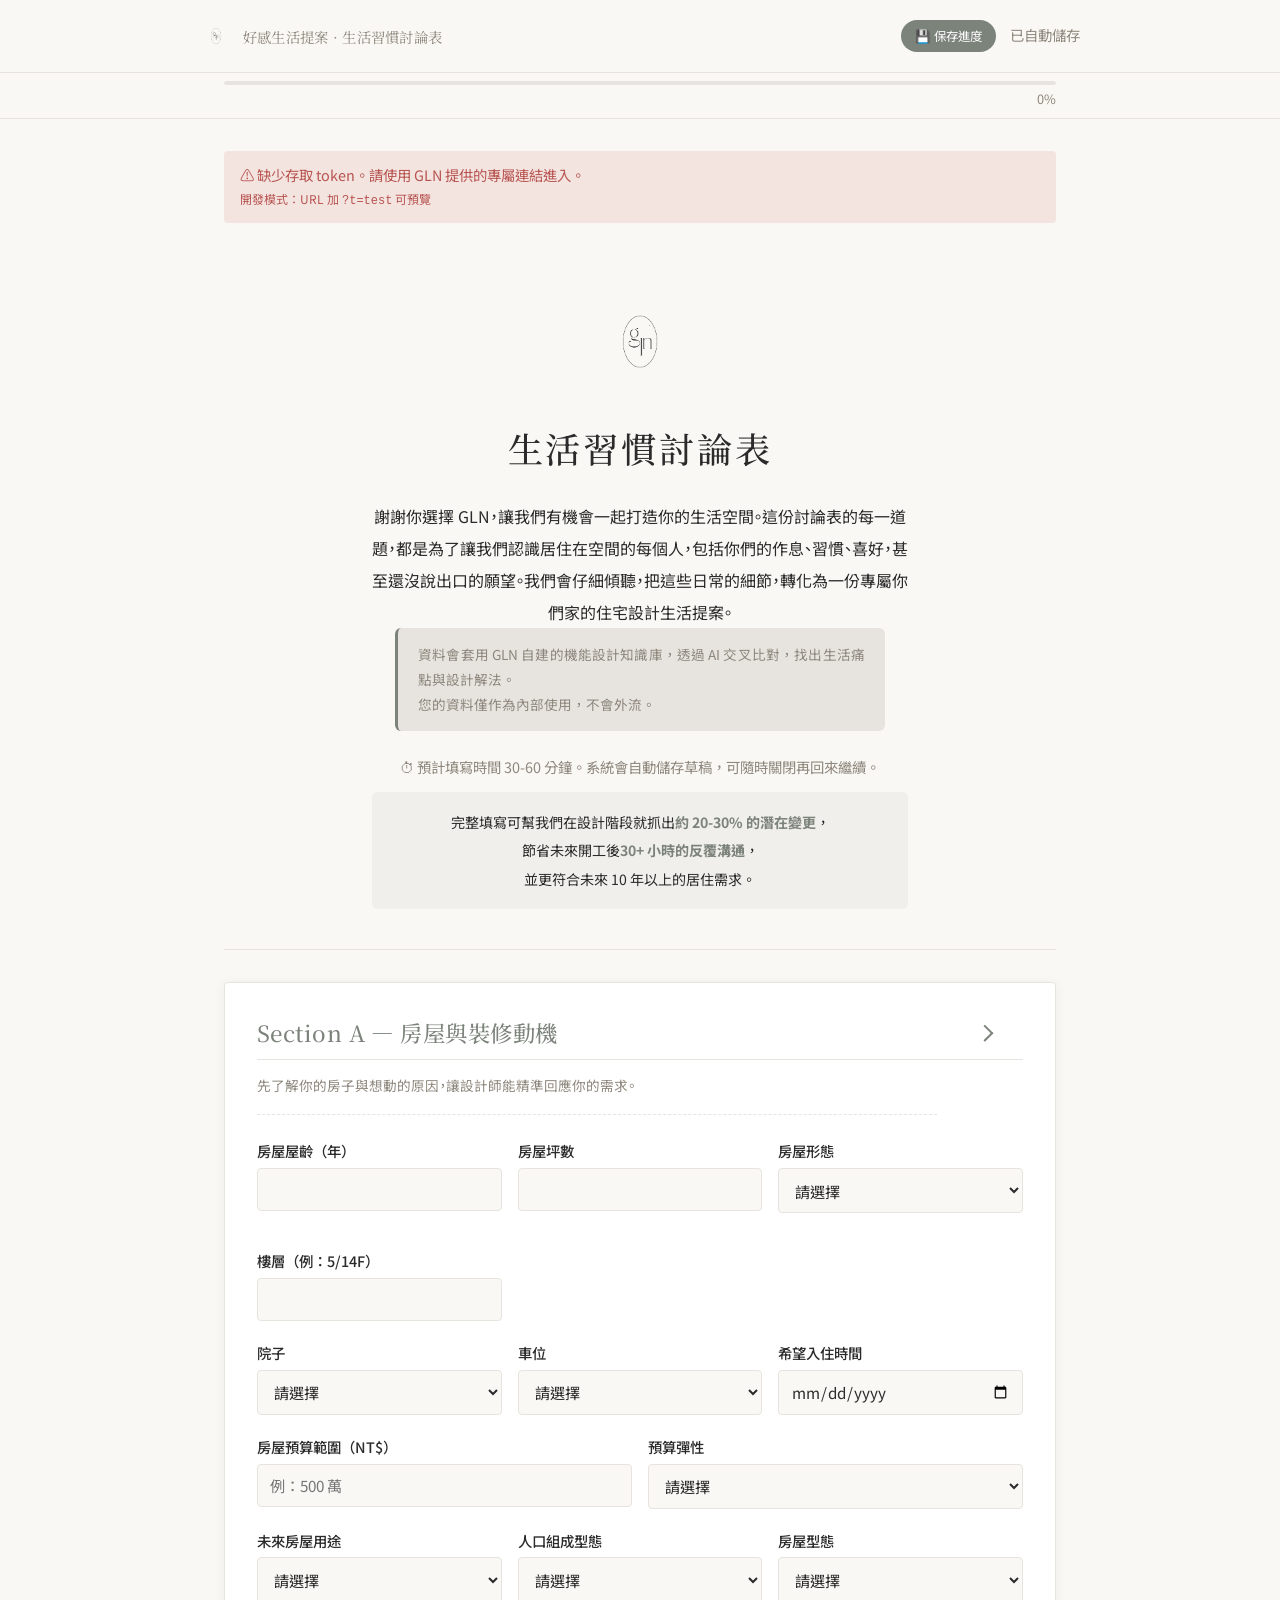
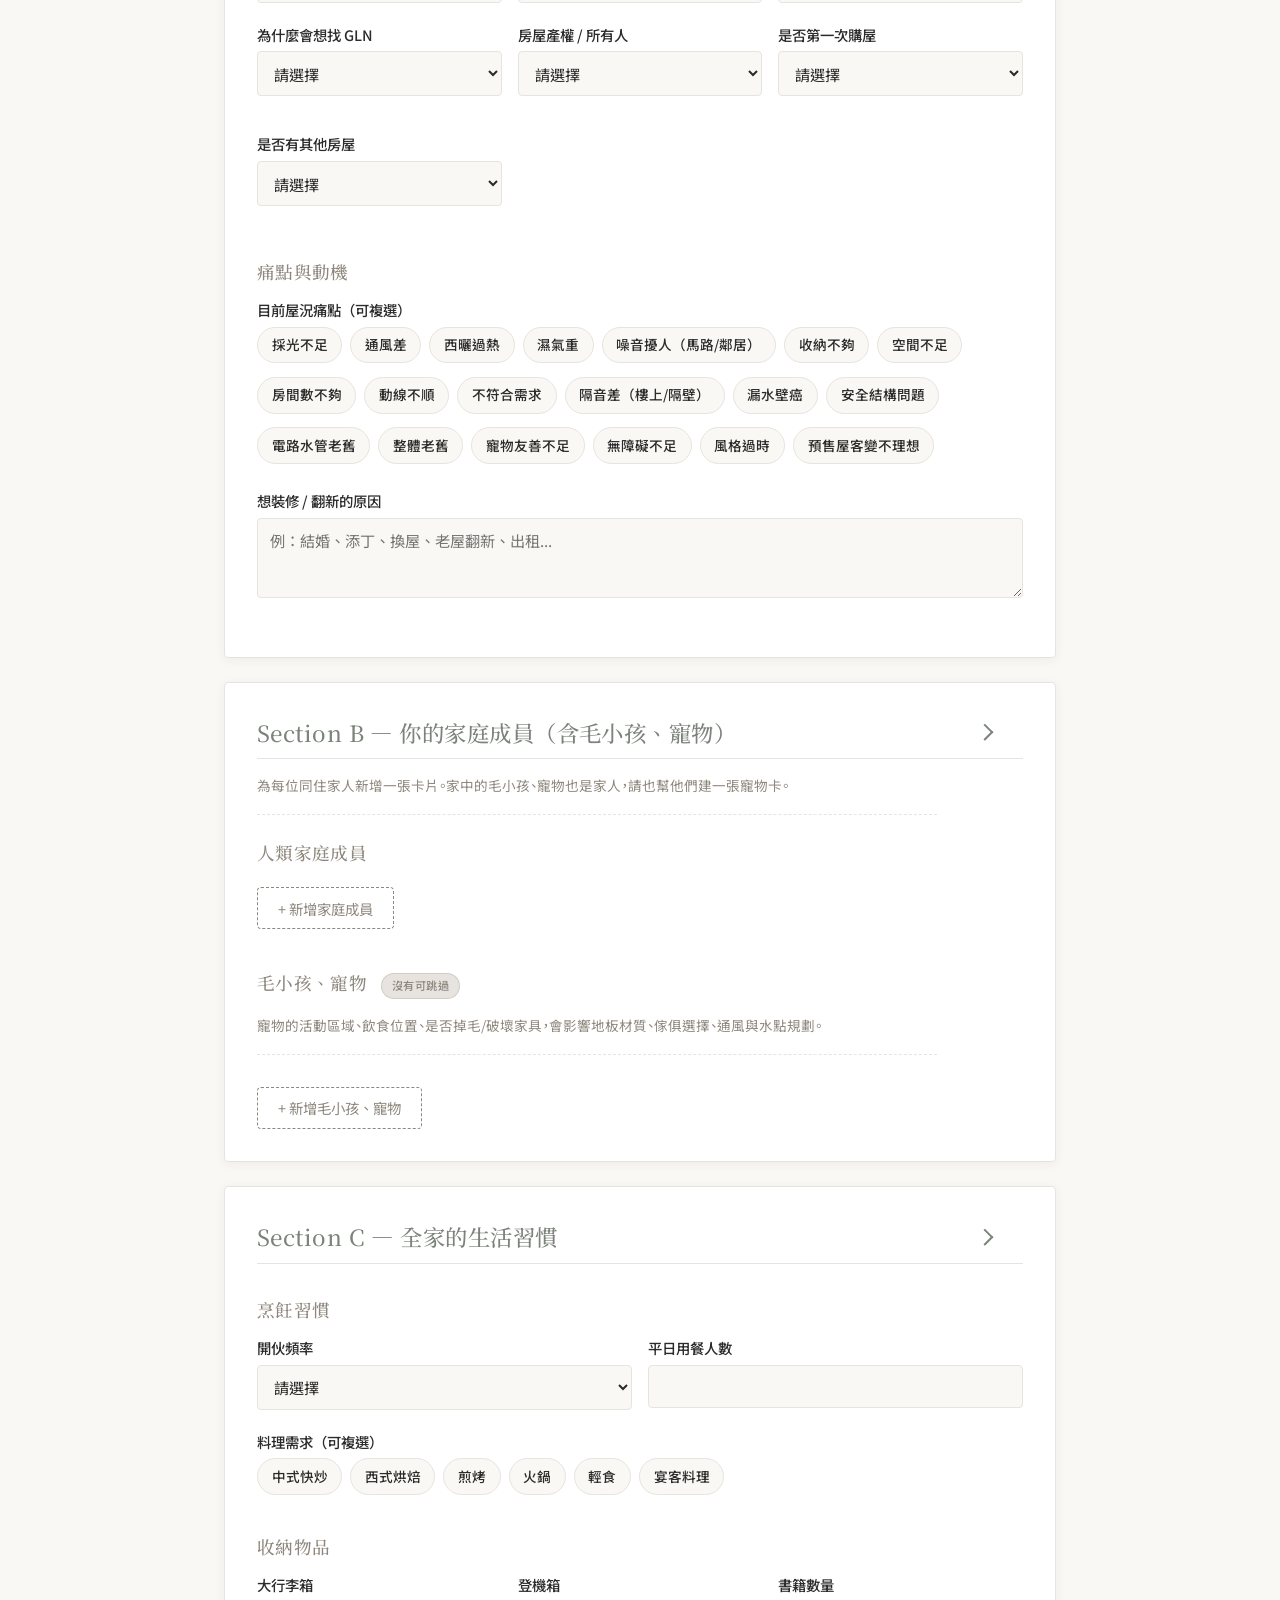
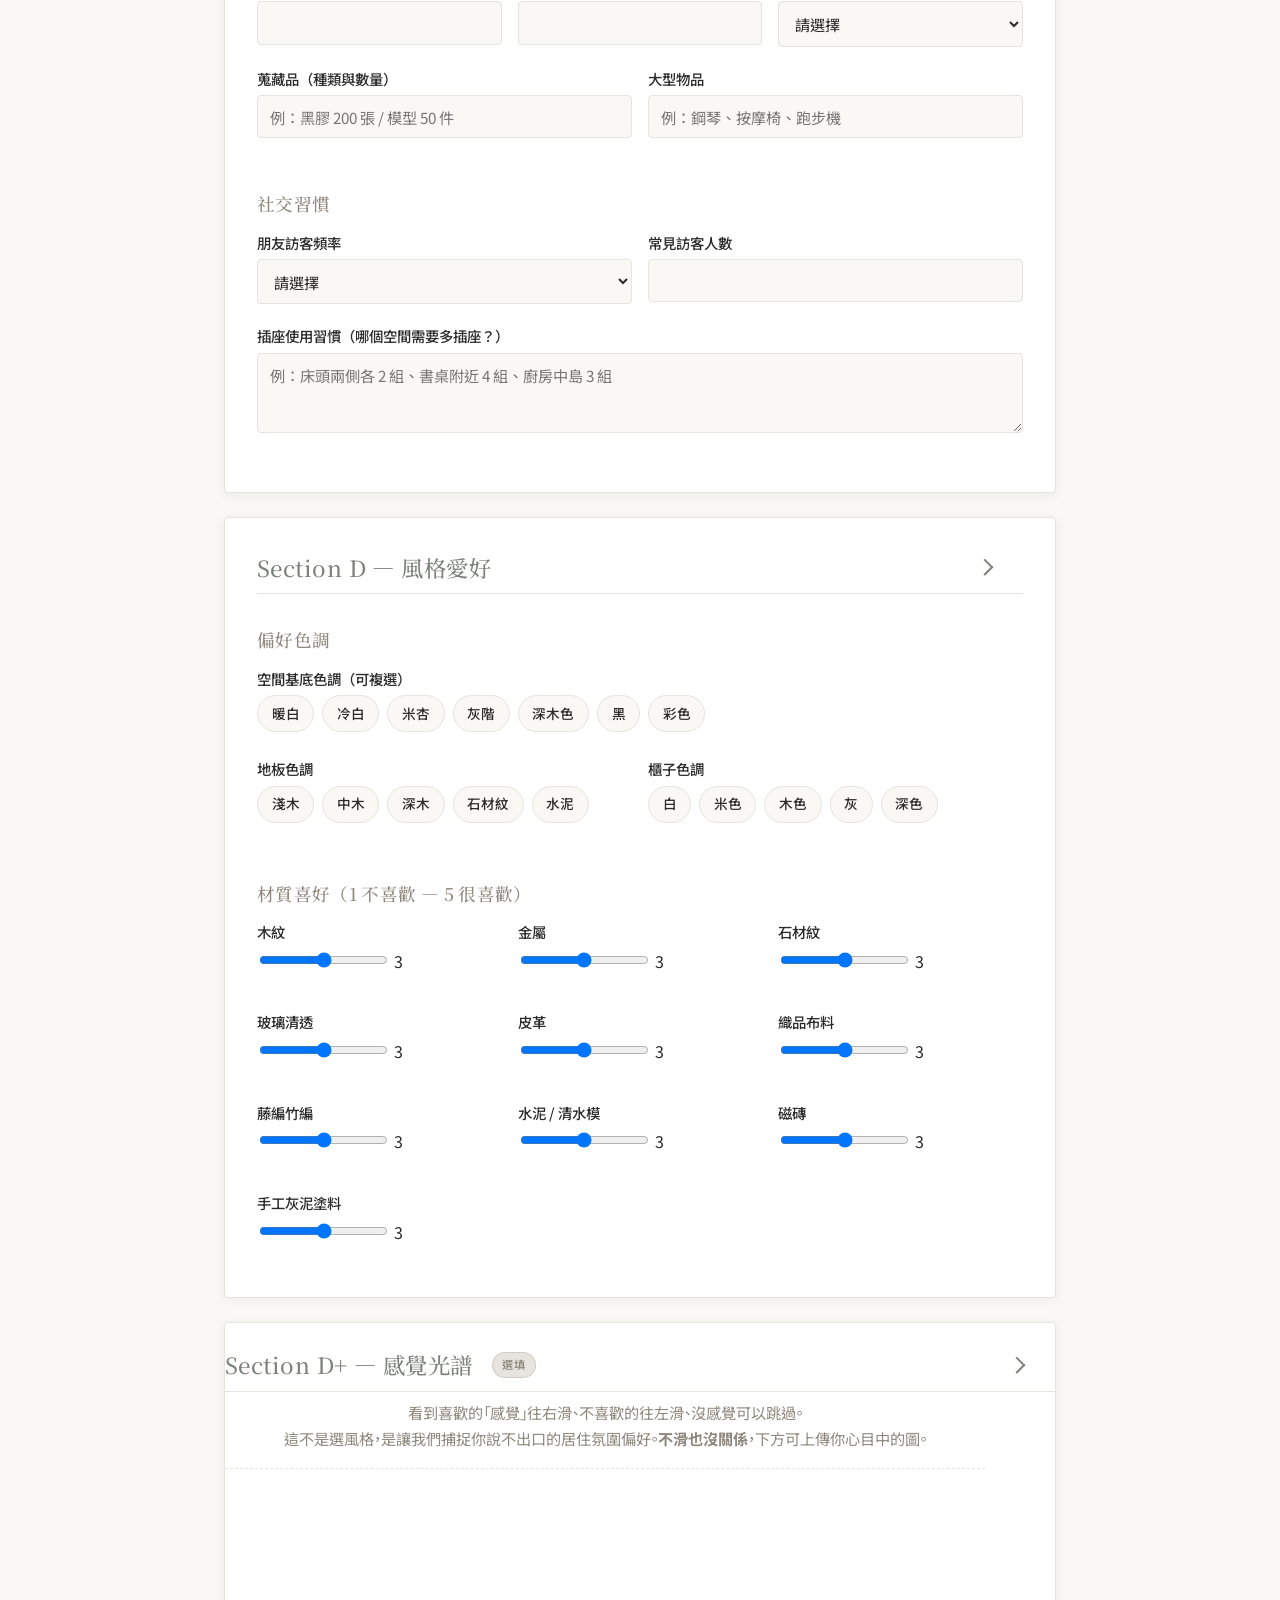
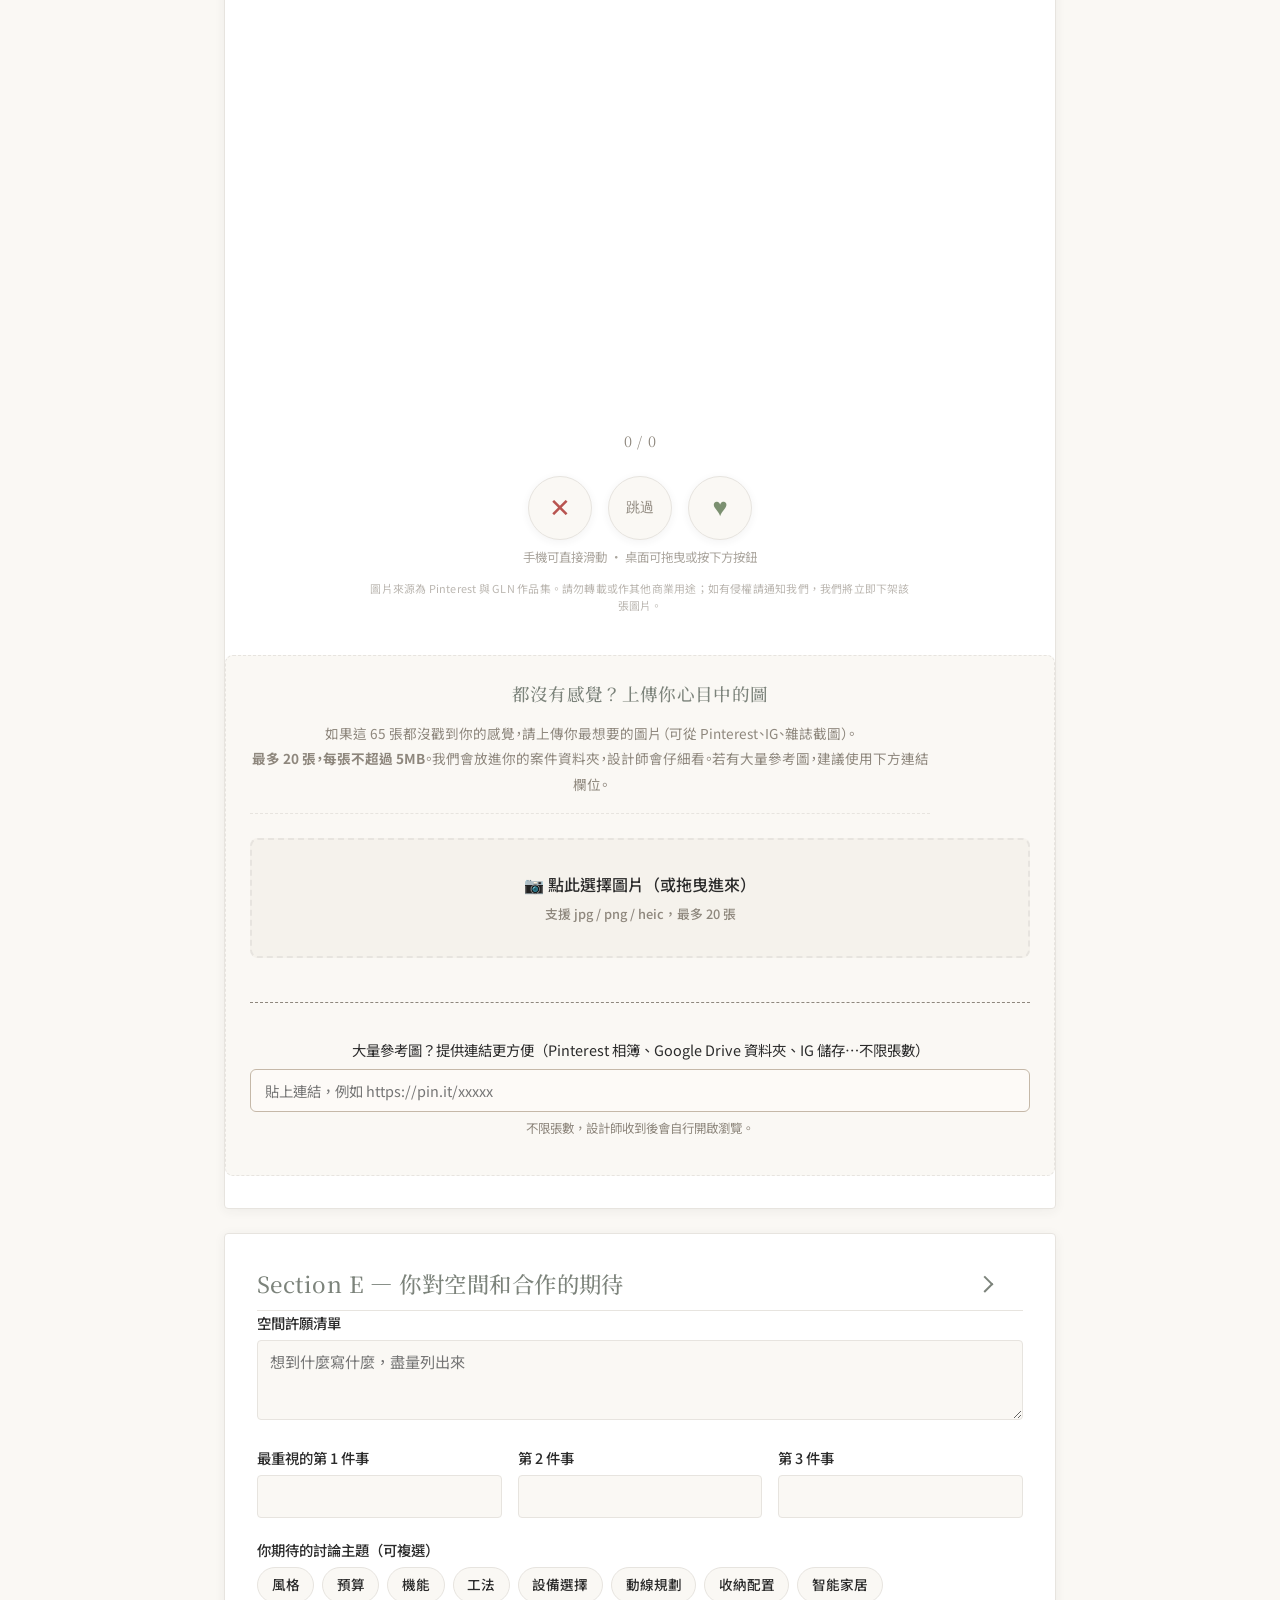
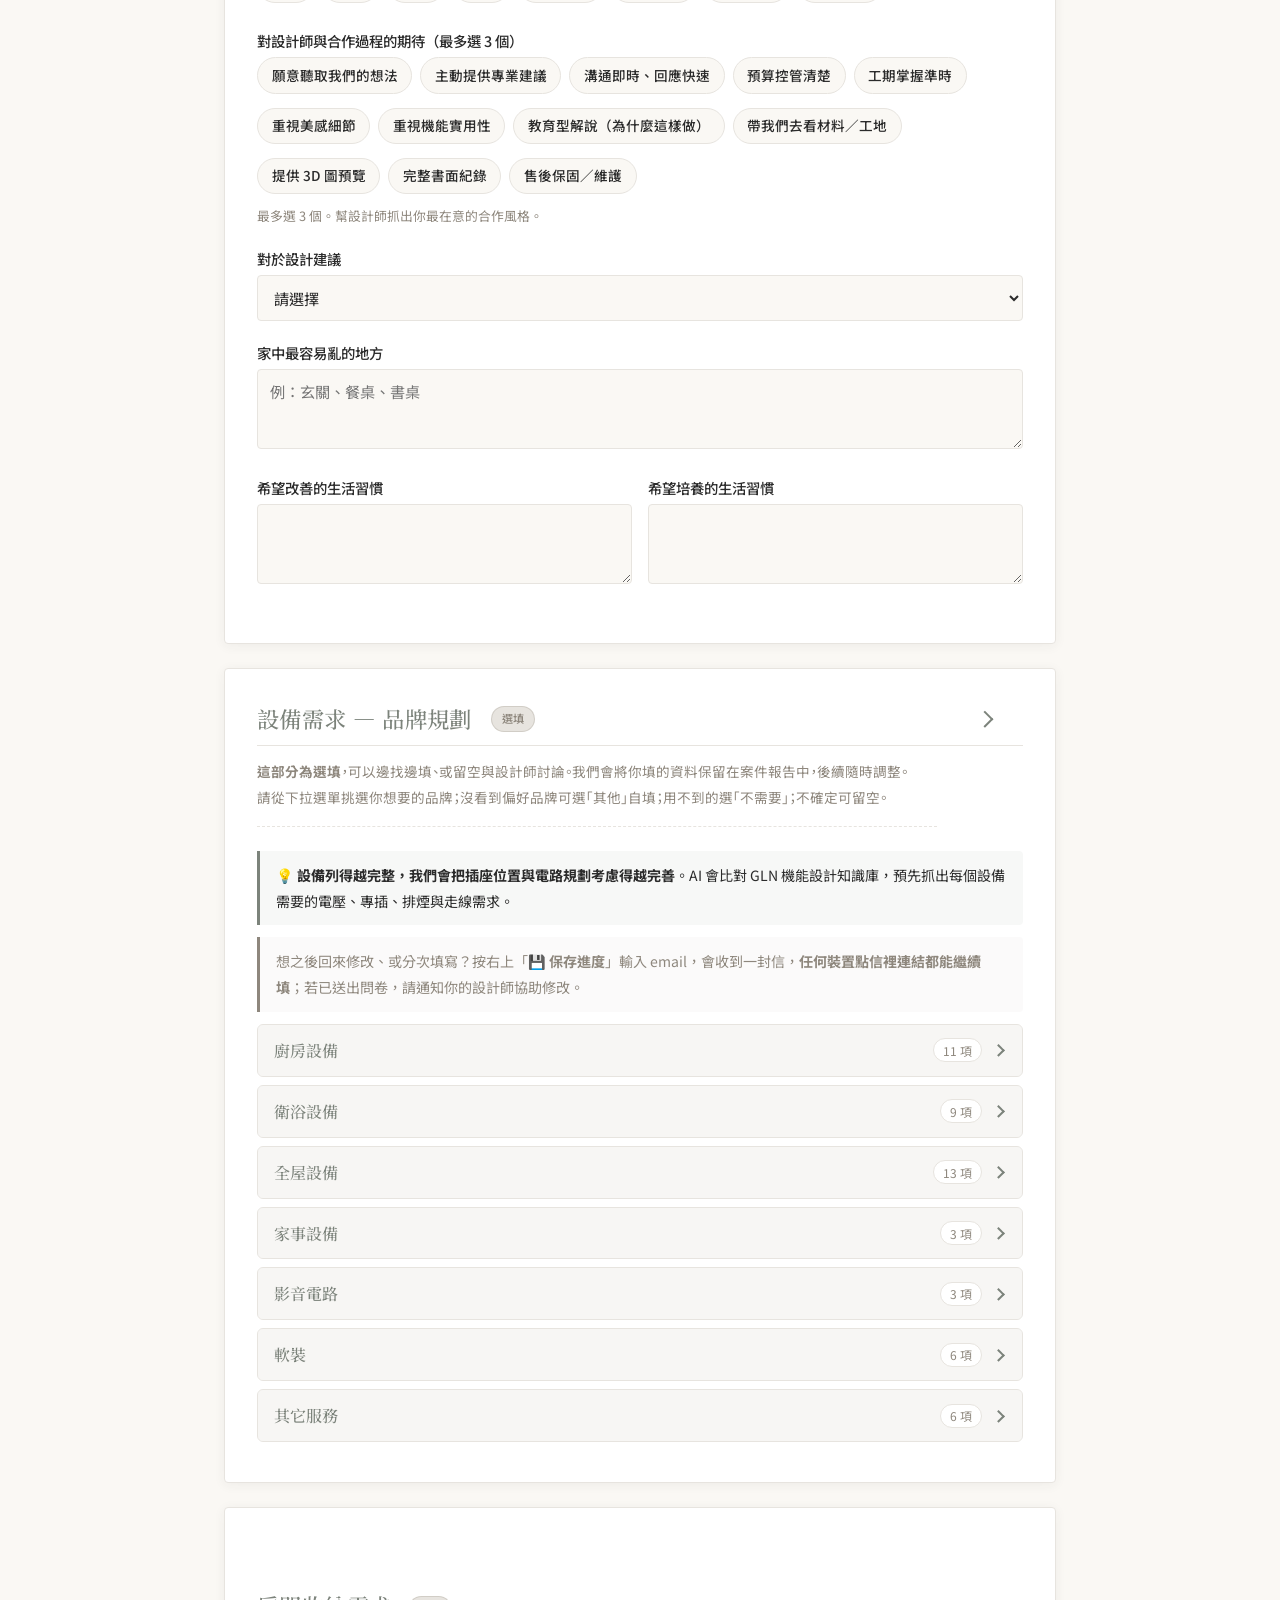
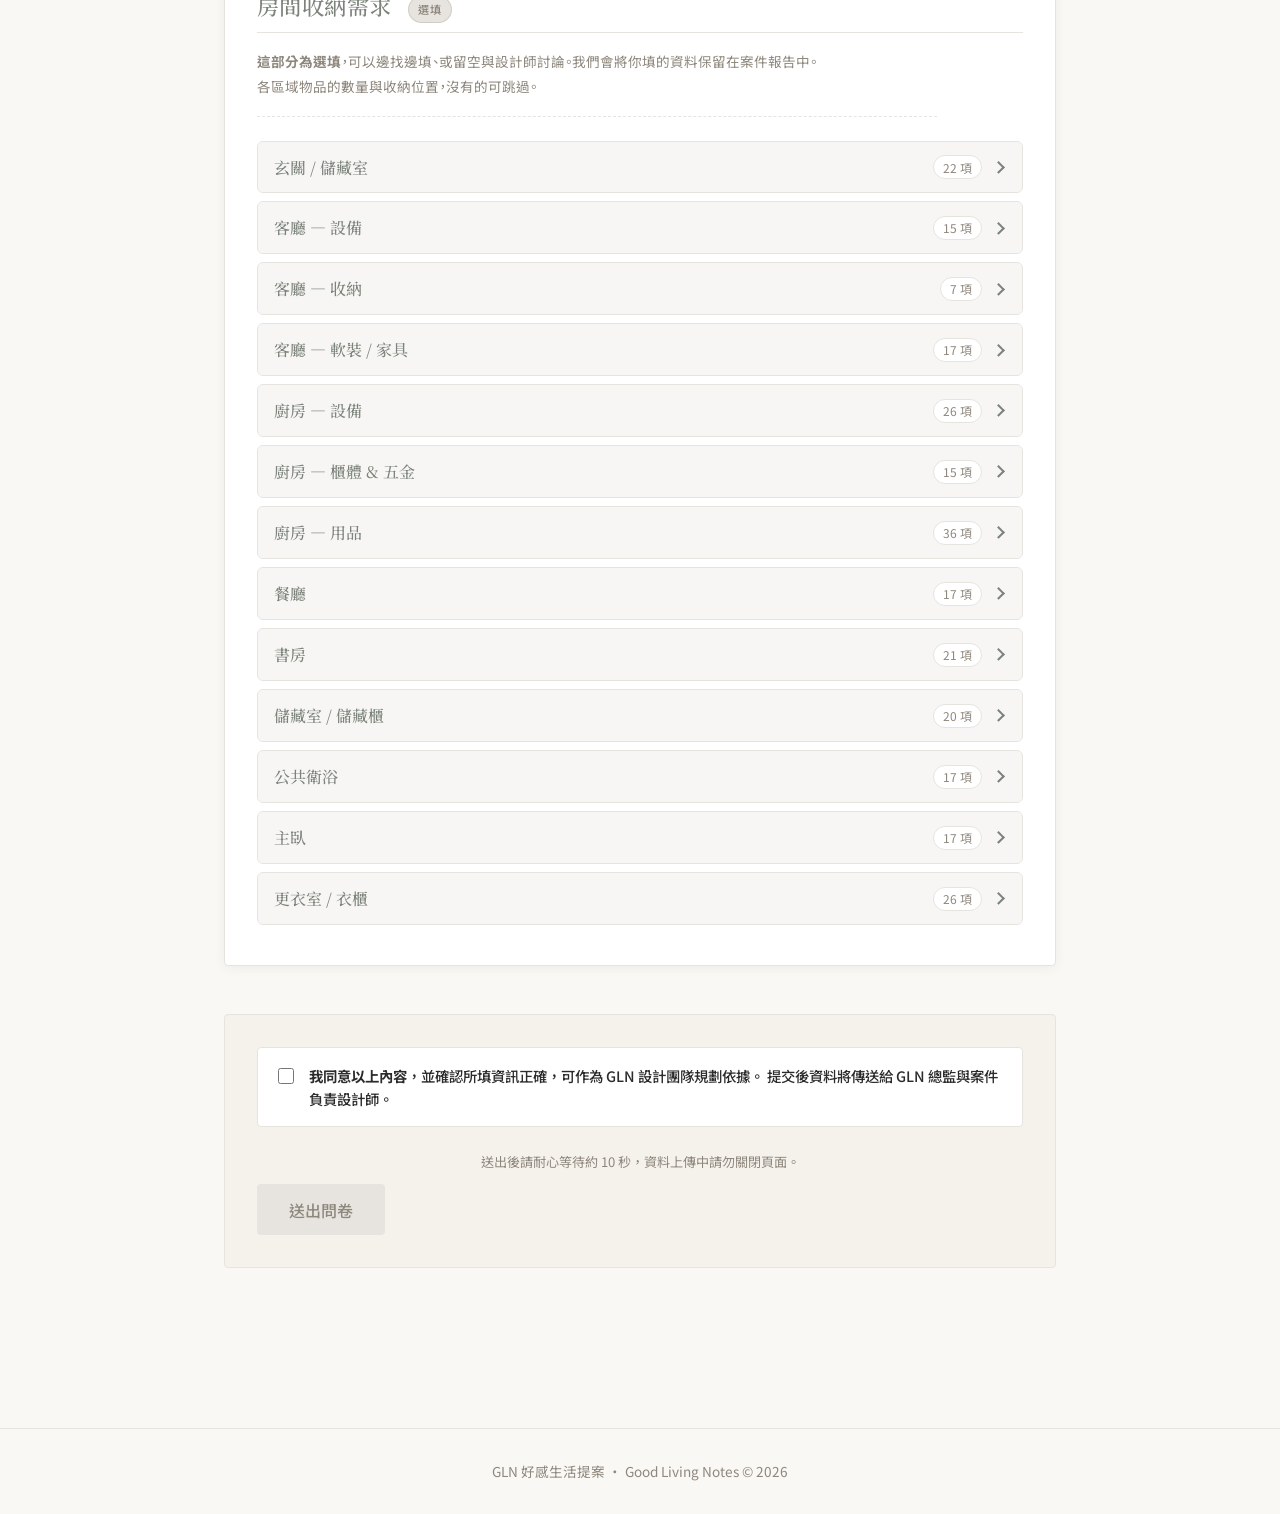
==== commit c0e93df5: "fix(survey): P0/P1/P2/P3 儲存系統修復 P0 感覺光譜恢復： - collectFormData 儲存 _swipeOrder（洗牌順序） - loadDraft 補上 swi" ====
--- a/index.html
+++ b/index.html
@@ -2,7 +2,10 @@
 <html lang="zh-Hant">
 <head>
   <meta charset="UTF-8" />
-  <meta name="viewport" content="width=device-width, initial-scale=1.0" />
+  <meta name="viewport" content="width=device-width, initial-scale=1.0, viewport-fit=cover" />
+  <meta name="apple-mobile-web-app-capable" content="yes" />
+  <meta name="format-detection" content="telephone=no" />
+  <meta name="robots" content="noindex, nofollow" />
   <title>GLN 好感生活提案 — 生活習慣討論表</title>
   <meta name="description" content="GLN 生活習慣討論表：家庭結構、生活習慣、風格偏好、設備需求、收納清單" />
   <link rel="preconnect" href="https://fonts.googleapis.com" />
@@ -18,7 +21,15 @@
         <img src="assets/gln-circle.png" alt="GLN" class="site-logo-img" />
         <span class="site-logo-text">好感生活提案 · 生活習慣討論表</span>
       </a>
-      <div id="autosave-status" class="muted" aria-live="polite">已自動儲存</div>
+      <div class="header-actions">
+        <button type="button" id="save-cloud-btn" class="save-cloud-btn" title="存到雲端，寄連結到 email 從任何裝置繼續">
+          💾 保存進度
+        </button>
+        <div class="status-stack">
+          <div id="autosave-status" class="muted" aria-live="polite">已自動儲存</div>
+          <div id="cloud-sync-status" class="muted cloud-sync-status" aria-live="polite"></div>
+        </div>
+      </div>
     </div>
   </header>
 
@@ -37,33 +48,216 @@
       <img src="assets/gln-circle.png" alt="GLN" class="hero-logo" />
       <h1>生活習慣討論表</h1>
       <p class="intro">
-        謝謝你選擇 GLN，讓我們有機會走進你的家。<br />
-        這份討論表的每一道題，都是為了真正認識住在這個空間裡的每一個人——你們的作息、習慣、喜好，甚至是還沒說出口的小小願望。<br />
-        我們會仔細傾聽，把這些日常的細節，轉化為一份專屬於你們家的住宅設計生活提案。<br />
-        慢慢來、誠實寫；你說得越多，我們就越能為你打造一個真正屬於你的家。
+        謝謝你選擇 GLN，讓我們有機會一起打造你的生活空間。這份討論表的每一道題，都是為了讓我們認識居住在空間的每個人，包括你們的作息、習慣、喜好，甚至還沒說出口的願望。我們會仔細傾聽，把這些日常的細節，轉化為一份專屬你們家的住宅設計生活提案。
       </p>
-      <p class="muted" style="margin-top: 1.5rem; font-size: 0.85rem;">
-        ⏱ 預計填寫時間 30-60 分鐘 · 系統會自動儲存草稿，可隨時關閉再回來繼續
+      <p class="intro-note">
+        資料會套用 GLN 自建的機能設計知識庫，透過 AI 交叉比對，找出生活痛點與設計解法。<br />
+        您的資料僅作為內部使用，不會外流。
+      </p>
+      <p class="muted hero-time-note">
+        ⏱ 預計填寫時間 <span class="nowrap">30-60 分鐘</span>。系統會自動儲存草稿，可隨時關閉再回來繼續。
+      </p>
+      <p class="hero-value-note">
+        完整填寫可幫我們在設計階段就抓出<strong>約 <span class="nowrap">20-30%</span> 的潛在變更</strong>，<br />
+        節省未來開工後<strong><span class="nowrap">30+ 小時</span>的反覆溝通</strong>，<br />
+        並更符合未來 <span class="nowrap">10 年</span>以上的居住需求。
       </p>
     </div>
 
     <form id="survey-form" autocomplete="off">
 
-      <!-- ============ Section A：基本資料（家庭成員）============ -->
-      <section class="section" data-section="A">
-        <h2>Section A — 你的家庭成員</h2>
-        <p class="section-meta">為每位同住家人新增一張卡片。寵物也算！</p>
-
+      <!-- ============ Section A：房屋背景 + 痛點動機（前置，建立顧問定位）============ -->
+      <section class="section collapsible" data-section="A">
+        <h2>Section A — 房屋與裝修動機</h2>
+        <p class="section-meta">先了解你的房子與想動的原因，讓設計師能精準回應你的需求。</p>
+
+        <div class="field-row">
+          <div class="field"><label>房屋屋齡（年）</label><input type="number" name="house_age" /></div>
+          <div class="field"><label>房屋坪數</label><input type="number" name="house_size" /></div>
+          <div class="field">
+            <label>房屋形態</label>
+            <select name="house_type">
+              <option value="">請選擇</option>
+              <option>新成屋</option>
+              <option>中古屋</option>
+              <option>老屋</option>
+              <option>預售屋</option>
+              <option>透天</option>
+              <option>公寓</option>
+              <option>大樓</option>
+            </select>
+          </div>
+          <div class="field"><label>樓層（例：5/14F）</label><input type="text" name="floor" /></div>
+        </div>
+        <div class="field-row">
+          <div class="field">
+            <label>院子</label>
+            <select name="yard">
+              <option value="">請選擇</option>
+              <option>無</option>
+              <option>有，5 坪以下</option>
+              <option>有，5-15 坪</option>
+              <option>有，15 坪以上</option>
+            </select>
+          </div>
+          <div class="field">
+            <label>車位</label>
+            <select name="parking">
+              <option value="">請選擇</option>
+              <option>無</option>
+              <option>1 平面</option>
+              <option>1 機械</option>
+              <option>2 個以上</option>
+              <option>新增平面車位或車庫</option>
+            </select>
+          </div>
+          <div class="field"><label>希望入住時間</label><input type="date" name="move_in_date" /></div>
+        </div>
+        <div class="field-row">
+          <div class="field"><label>房屋預算範圍（NT$）</label><input type="text" name="budget" placeholder="例：500 萬" /></div>
+          <div class="field">
+            <label>預算彈性</label>
+            <select name="budget_flex">
+              <option value="">請選擇</option>
+              <option>上限（不可超出）</option>
+              <option>正負 10%</option>
+              <option>正負 20%</option>
+            </select>
+          </div>
+        </div>
+        <div class="field-row">
+          <div class="field">
+            <label>未來房屋用途</label>
+            <select name="house_use">
+              <option value="">請選擇</option>
+              <option>自住</option>
+              <option>出租</option>
+              <option>投資</option>
+              <option>二房</option>
+            </select>
+          </div>
+          <div class="field">
+            <label>人口組成型態</label>
+            <select name="household_type">
+              <option value="">請選擇</option>
+              <option>單身</option>
+              <option>雙人</option>
+              <option>小家庭(有小孩)</option>
+              <option>三代同堂</option>
+              <option>多戶</option>
+            </select>
+          </div>
+          <div class="field">
+            <label>房屋型態</label>
+            <select name="case_type">
+              <option value="">請選擇</option>
+              <option>老屋翻新</option>
+              <option>新成屋裝修</option>
+              <option>局部翻修</option>
+              <option>商業空間</option>
+              <option>全屋訂製</option>
+            </select>
+          </div>
+        </div>
+        <div class="field-row">
+          <div class="field">
+            <label>為什麼會想找 GLN</label>
+            <select name="referral">
+              <option value="">請選擇</option>
+              <option>朋友介紹</option>
+              <option>IG</option>
+              <option>Google 搜尋</option>
+              <option>官網</option>
+              <option>實體活動</option>
+              <option>其他</option>
+            </select>
+          </div>
+          <div class="field">
+            <label>房屋產權 / 所有人</label>
+            <select name="ownership">
+              <option value="">請選擇</option>
+              <option>本人</option>
+              <option>配偶</option>
+              <option>父母</option>
+              <option>共有</option>
+            </select>
+          </div>
+          <div class="field">
+            <label>是否第一次購屋</label>
+            <select name="first_home">
+              <option value="">請選擇</option>
+              <option>是</option>
+              <option>否</option>
+            </select>
+          </div>
+          <div class="field">
+            <label>是否有其他房屋</label>
+            <select name="other_homes">
+              <option value="">請選擇</option>
+              <option>無</option>
+              <option>1 間</option>
+              <option>2 間以上</option>
+            </select>
+          </div>
+        </div>
+
+        <h3>痛點與動機</h3>
+        <div class="field">
+          <label>目前屋況痛點（可複選）</label>
+          <div class="checkbox-group" data-name="pain_points">
+            <!-- 環境問題 -->
+            <label class="chip"><input type="checkbox" value="採光不足" /><span>採光不足</span></label>
+            <label class="chip"><input type="checkbox" value="通風差" /><span>通風差</span></label>
+            <label class="chip"><input type="checkbox" value="西曬過熱" /><span>西曬過熱</span></label>
+            <label class="chip"><input type="checkbox" value="濕氣重" /><span>濕氣重</span></label>
+            <label class="chip"><input type="checkbox" value="噪音擾人（馬路/鄰居）" /><span>噪音擾人（馬路/鄰居）</span></label>
+            <!-- 空間/格局 -->
+            <label class="chip"><input type="checkbox" value="收納不夠" /><span>收納不夠</span></label>
+            <label class="chip"><input type="checkbox" value="空間不足" /><span>空間不足</span></label>
+            <label class="chip"><input type="checkbox" value="房間數不夠" /><span>房間數不夠</span></label>
+            <label class="chip"><input type="checkbox" value="動線不順" /><span>動線不順</span></label>
+            <label class="chip"><input type="checkbox" value="不符合需求" /><span>不符合需求</span></label>
+            <!-- 品質/結構 -->
+            <label class="chip"><input type="checkbox" value="隔音差（樓上/隔壁）" /><span>隔音差（樓上/隔壁）</span></label>
+            <label class="chip"><input type="checkbox" value="漏水壁癌" /><span>漏水壁癌</span></label>
+            <label class="chip"><input type="checkbox" value="安全結構問題" /><span>安全結構問題</span></label>
+            <label class="chip"><input type="checkbox" value="電路水管老舊" /><span>電路水管老舊</span></label>
+            <label class="chip"><input type="checkbox" value="老舊" /><span>整體老舊</span></label>
+            <!-- 需求/族群 -->
+            <label class="chip"><input type="checkbox" value="寵物友善不足" /><span>寵物友善不足</span></label>
+            <label class="chip"><input type="checkbox" value="無障礙不足" /><span>無障礙不足</span></label>
+            <label class="chip"><input type="checkbox" value="風格過時" /><span>風格過時</span></label>
+            <label class="chip"><input type="checkbox" value="預售屋客變不理想" /><span>預售屋客變不理想</span></label>
+          </div>
+        </div>
+        <div class="field">
+          <label>想裝修 / 翻新的原因</label>
+          <textarea name="renovation_reason" placeholder="例：結婚、添丁、換屋、老屋翻新、出租..."></textarea>
+        </div>
+      </section>
+
+      <!-- ============ Section B：家庭成員 + 毛小孩寵物（原 A）============ -->
+      <section class="section collapsible" data-section="B">
+        <h2>Section B — 你的家庭成員（含毛小孩、寵物）</h2>
+        <p class="section-meta">為每位同住家人新增一張卡片。家中的毛小孩、寵物也是家人，請也幫他們建一張寵物卡。</p>
+
+        <h3 style="margin-top:1.5rem;">人類家庭成員</h3>
         <div id="members-list" class="member-list"></div>
-
         <button type="button" class="add-member-btn" id="add-member">
           + 新增家庭成員
         </button>
-      </section>
-
-      <!-- ============ Section B：生活習慣 ============ -->
-      <section class="section" data-section="B">
-        <h2>Section B — 全家的生活習慣</h2>
+
+        <h3 style="margin-top:2.5rem;">毛小孩、寵物 <span class="optional-badge">沒有可跳過</span></h3>
+        <p class="section-meta">寵物的活動區域、飲食位置、是否掉毛/破壞家具，會影響地板材質、傢俱選擇、通風與水點規劃。</p>
+        <div id="pets-list" class="member-list"></div>
+        <button type="button" class="add-member-btn" id="add-pet">
+          + 新增毛小孩、寵物
+        </button>
+      </section>
+
+      <!-- ============ Section C：生活習慣（原 B）============ -->
+      <section class="section collapsible" data-section="C">
+        <h2>Section C — 全家的生活習慣</h2>
 
         <h3>烹飪習慣</h3>
         <div class="field-row">
@@ -144,9 +338,9 @@
         </div>
       </section>
 
-      <!-- ============ Section C：風格愛好 ============ -->
-      <section class="section" data-section="C">
-        <h2>Section C — 風格愛好</h2>
+      <!-- ============ Section D：風格愛好（原 C，痛點動機已移至 Section A）============ -->
+      <section class="section collapsible" data-section="D">
+        <h2>Section D — 風格愛好</h2>
 
         <h3>偏好色調</h3>
         <div class="field-row">
@@ -208,33 +402,114 @@
             <input type="range" name="material_glass" min="1" max="5" value="3" oninput="this.nextElementSibling.textContent=this.value" />
             <output>3</output>
           </div>
-        </div>
-
-        <h3>痛點與動機</h3>
-        <div class="field">
-          <label>目前屋況痛點（可複選）</label>
-          <div class="checkbox-group" data-name="pain_points">
-            <label class="chip"><input type="checkbox" value="採光不足" /><span>採光不足</span></label>
-            <label class="chip"><input type="checkbox" value="通風差" /><span>通風差</span></label>
-            <label class="chip"><input type="checkbox" value="收納不夠" /><span>收納不夠</span></label>
-            <label class="chip"><input type="checkbox" value="動線不順" /><span>動線不順</span></label>
-            <label class="chip"><input type="checkbox" value="隔音差" /><span>隔音差</span></label>
-            <label class="chip"><input type="checkbox" value="濕氣重" /><span>濕氣重</span></label>
-            <label class="chip"><input type="checkbox" value="老舊" /><span>老舊</span></label>
-          </div>
-        </div>
-        <div class="field">
-          <label>想裝修 / 翻新的原因</label>
-          <textarea name="renovation_reason" placeholder="例：結婚、添丁、換屋、老屋翻新、出租..."></textarea>
-        </div>
-      </section>
-
-      <!-- ============ Section D：期待調查（設計師問題）============ -->
-      <section class="section" data-section="D">
-        <h2>Section D — 你對新家的期待</h2>
-
-        <div class="field">
-          <label>新家許願清單</label>
+          <div class="field">
+            <label>皮革</label>
+            <input type="range" name="material_leather" min="1" max="5" value="3" oninput="this.nextElementSibling.textContent=this.value" />
+            <output>3</output>
+          </div>
+          <div class="field">
+            <label>織品布料</label>
+            <input type="range" name="material_fabric" min="1" max="5" value="3" oninput="this.nextElementSibling.textContent=this.value" />
+            <output>3</output>
+          </div>
+          <div class="field">
+            <label>藤編竹編</label>
+            <input type="range" name="material_rattan" min="1" max="5" value="3" oninput="this.nextElementSibling.textContent=this.value" />
+            <output>3</output>
+          </div>
+          <div class="field">
+            <label>水泥 / 清水模</label>
+            <input type="range" name="material_concrete" min="1" max="5" value="3" oninput="this.nextElementSibling.textContent=this.value" />
+            <output>3</output>
+          </div>
+          <div class="field">
+            <label>磁磚</label>
+            <input type="range" name="material_tile" min="1" max="5" value="3" oninput="this.nextElementSibling.textContent=this.value" />
+            <output>3</output>
+          </div>
+          <div class="field">
+            <label>手工灰泥塗料</label>
+            <input type="range" name="material_plaster" min="1" max="5" value="3" oninput="this.nextElementSibling.textContent=this.value" />
+            <output>3</output>
+          </div>
+        </div>
+
+      </section>
+
+      <!-- ============ Section D+：感覺光譜（原 C+/C2）============ -->
+      <section class="section collapsible swipe-section" data-section="D2">
+        <h2>Section D+ — 感覺光譜 <span class="optional-badge">選填</span></h2>
+        <p class="section-meta swipe-intro">
+          看到喜歡的「感覺」往右滑、不喜歡的往左滑、沒感覺可以跳過。<br />
+          這不是選風格，是讓我們捕捉你說不出口的居住氛圍偏好。<strong>不滑也沒關係</strong>，下方可上傳你心目中的圖。
+        </p>
+
+        <div class="swipe-stage" id="swipe-stage" aria-label="風格感覺左右滑">
+          <!-- swipe cards 由 app.js 動態渲染 -->
+        </div>
+
+        <div class="swipe-progress" id="swipe-progress">0 / 0</div>
+
+        <div class="swipe-controls">
+          <button type="button" class="swipe-btn nope" id="swipe-nope" aria-label="不喜歡（左滑）" title="不喜歡">✕</button>
+          <button type="button" class="swipe-btn skip" id="swipe-skip" aria-label="沒感覺（跳過）" title="沒感覺">跳過</button>
+          <button type="button" class="swipe-btn like" id="swipe-like" aria-label="喜歡（右滑）" title="喜歡">♥</button>
+        </div>
+
+        <div class="swipe-hint">手機可直接滑動 · 桌面可拖曳或按下方按鈕</div>
+
+        <p class="photo-credit">
+          圖片來源為 Pinterest 與 GLN 作品集。請勿轉載或作其他商業用途；如有侵權請通知我們，我們將立即下架該張圖片。
+        </p>
+
+        <div id="swipe-done" class="swipe-done" style="display:none;">
+          <h3>感覺光譜已收集</h3>
+          <p class="muted">你的感覺偏好已記錄。可繼續填下面的題目，提交後會在報告頁看到完整光譜。</p>
+          <div id="swipe-spectrum-preview"></div>
+          <button type="button" class="reset-btn" id="swipe-reset">重新挑選</button>
+        </div>
+
+        <!-- 都沒有感覺？上傳你心目中的圖 -->
+        <div class="reference-upload">
+          <h3>都沒有感覺？上傳你心目中的圖</h3>
+          <p class="section-meta">
+            如果這 65 張都沒戳到你的感覺，請上傳你最想要的圖片（可從 Pinterest、IG、雜誌截圖）。<br />
+            <strong>最多 20 張，每張不超過 5MB</strong>。我們會放進你的案件資料夾，設計師會仔細看。若有大量參考圖，建議使用下方連結欄位。
+          </p>
+          <label class="upload-zone" for="reference-photos">
+            <span class="upload-zone-text">📷 點此選擇圖片（或拖曳進來）</span>
+            <span class="upload-zone-hint">支援 jpg / png / heic，最多 20 張</span>
+          </label>
+          <input type="file" id="reference-photos" accept="image/*" multiple style="display:none;" />
+          <div id="reference-photos-preview" class="reference-photos-preview"></div>
+          <input type="hidden" name="_reference_photos" id="reference-photos-data" />
+
+          <div class="reference-link-wrap">
+            <p class="reference-link-label">大量參考圖？提供連結更方便（Pinterest 相簿、Google Drive 資料夾、IG 儲存…不限張數）</p>
+            <input
+              type="url"
+              id="reference-link"
+              name="_reference_link"
+              placeholder="貼上連結，例如 https://pin.it/xxxxx"
+              class="reference-link-input"
+            />
+            <p class="reference-link-hint">不限張數，設計師收到後會自行開啟瀏覽。</p>
+          </div>
+        </div>
+
+        <!-- 隱藏欄位儲存結果，提交時一併送出 -->
+        <input type="hidden" name="_feeling_likes" id="feeling-likes" />
+        <input type="hidden" name="_feeling_nopes" id="feeling-nopes" />
+        <input type="hidden" name="_feeling_skips" id="feeling-skips" />
+        <input type="hidden" name="_feeling_spectrum" id="feeling-spectrum" />
+      </section>
+
+      <!-- ============ Section E：你對空間和合作的期待 ============ -->
+      <section class="section collapsible" data-section="E">
+        <h2>Section E — 你對空間和合作的期待</h2>
+
+        <div class="field">
+          <label>空間許願清單</label>
           <textarea name="wishlist" placeholder="想到什麼寫什麼，盡量列出來"></textarea>
         </div>
         <div class="field-row">
@@ -249,20 +524,31 @@
             <label class="chip"><input type="checkbox" value="預算" /><span>預算</span></label>
             <label class="chip"><input type="checkbox" value="機能" /><span>機能</span></label>
             <label class="chip"><input type="checkbox" value="工法" /><span>工法</span></label>
-            <label class="chip"><input type="checkbox" value="採購" /><span>採購</span></label>
-          </div>
-        </div>
-        <div class="field-row">
-          <div class="field">
-            <label>如果有更好方案但會超預算</label>
-            <select name="budget_flex">
-              <option value="">請選擇</option>
-              <option>一定要做，不在意預算</option>
-              <option>可接受 +10%</option>
-              <option>可接受 +20%</option>
-              <option>嚴格不可超</option>
-            </select>
-          </div>
+            <label class="chip"><input type="checkbox" value="設備選擇" /><span>設備選擇</span></label>
+            <label class="chip"><input type="checkbox" value="動線規劃" /><span>動線規劃</span></label>
+            <label class="chip"><input type="checkbox" value="收納配置" /><span>收納配置</span></label>
+            <label class="chip"><input type="checkbox" value="智能家居" /><span>智能家居</span></label>
+          </div>
+        </div>
+        <div class="field">
+          <label>對設計師與合作過程的期待（最多選 3 個）</label>
+          <div class="checkbox-group expectation-chips" data-name="designer_expectations" data-max="3">
+            <label class="chip"><input type="checkbox" value="願意聽取我們的想法" /><span>願意聽取我們的想法</span></label>
+            <label class="chip"><input type="checkbox" value="主動提供專業建議" /><span>主動提供專業建議</span></label>
+            <label class="chip"><input type="checkbox" value="溝通即時、回應快速" /><span>溝通即時、回應快速</span></label>
+            <label class="chip"><input type="checkbox" value="預算控管清楚" /><span>預算控管清楚</span></label>
+            <label class="chip"><input type="checkbox" value="工期掌握準時" /><span>工期掌握準時</span></label>
+            <label class="chip"><input type="checkbox" value="重視美感細節" /><span>重視美感細節</span></label>
+            <label class="chip"><input type="checkbox" value="重視機能實用性" /><span>重視機能實用性</span></label>
+            <label class="chip"><input type="checkbox" value="教育型解說" /><span>教育型解說（為什麼這樣做）</span></label>
+            <label class="chip"><input type="checkbox" value="帶我們去看材料／工地" /><span>帶我們去看材料／工地</span></label>
+            <label class="chip"><input type="checkbox" value="提供 3D 圖預覽" /><span>提供 3D 圖預覽</span></label>
+            <label class="chip"><input type="checkbox" value="完整書面紀錄" /><span>完整書面紀錄</span></label>
+            <label class="chip"><input type="checkbox" value="售後保固／維護" /><span>售後保固／維護</span></label>
+          </div>
+          <p class="muted" style="font-size: 0.8rem; margin-top: 0.4rem;">最多選 3 個。幫設計師抓出你最在意的合作風格。</p>
+        </div>
+        <div class="field-row">
           <div class="field">
             <label>對於設計建議</label>
             <select name="design_attitude">
@@ -289,144 +575,28 @@
         </div>
       </section>
 
-      <!-- ============ Section E：背景資料 ============ -->
-      <section class="section" data-section="E">
-        <h2>Section E — 房屋與背景資料</h2>
-        <p class="section-meta">這些資訊協助總監評估案件分類與預算規劃</p>
-
-        <div class="field-row">
-          <div class="field"><label>房屋屋齡（年）</label><input type="number" name="house_age" /></div>
-          <div class="field"><label>房屋坪數</label><input type="number" name="house_size" /></div>
-          <div class="field">
-            <label>房屋形態</label>
-            <select name="house_type">
-              <option value="">請選擇</option>
-              <option>新成屋</option>
-              <option>中古屋</option>
-              <option>老屋</option>
-              <option>預售屋</option>
-              <option>透天</option>
-              <option>公寓</option>
-              <option>大樓</option>
-            </select>
-          </div>
-          <div class="field"><label>樓層（例：5/14F）</label><input type="text" name="floor" /></div>
-        </div>
-        <div class="field-row">
-          <div class="field">
-            <label>院子</label>
-            <select name="yard">
-              <option value="">請選擇</option>
-              <option>無</option>
-              <option>有，5 坪以下</option>
-              <option>有，5-15 坪</option>
-              <option>有，15 坪以上</option>
-            </select>
-          </div>
-          <div class="field">
-            <label>車位需求</label>
-            <select name="parking">
-              <option value="">請選擇</option>
-              <option>無</option>
-              <option>1 平面</option>
-              <option>1 機械</option>
-              <option>2 個以上</option>
-            </select>
-          </div>
-          <div class="field"><label>房屋預算範圍（NT$）</label><input type="text" name="budget" placeholder="例：500 萬" /></div>
-          <div class="field"><label>希望入住時間</label><input type="date" name="move_in_date" /></div>
-        </div>
-        <div class="field-row">
-          <div class="field">
-            <label>未來房屋用途</label>
-            <select name="house_use">
-              <option value="">請選擇</option>
-              <option>自住</option>
-              <option>出租</option>
-              <option>投資</option>
-              <option>二房</option>
-            </select>
-          </div>
-          <div class="field">
-            <label>人口組成型態</label>
-            <select name="household_type">
-              <option value="">請選擇</option>
-              <option>單身</option>
-              <option>雙人</option>
-              <option>小家庭(有小孩)</option>
-              <option>三代同堂</option>
-              <option>多戶</option>
-            </select>
-          </div>
-          <div class="field">
-            <label>案子分類</label>
-            <select name="case_type">
-              <option value="">請選擇</option>
-              <option>老屋翻新</option>
-              <option>新成屋裝修</option>
-              <option>局部翻修</option>
-              <option>商業空間</option>
-              <option>全屋訂製</option>
-            </select>
-          </div>
-        </div>
-        <div class="field-row">
-          <div class="field">
-            <label>為什麼會想找 GLN</label>
-            <select name="referral">
-              <option value="">請選擇</option>
-              <option>朋友介紹</option>
-              <option>IG</option>
-              <option>Google 搜尋</option>
-              <option>官網</option>
-              <option>實體活動</option>
-              <option>其他</option>
-            </select>
-          </div>
-          <div class="field">
-            <label>房屋產權 / 所有人</label>
-            <select name="ownership">
-              <option value="">請選擇</option>
-              <option>本人</option>
-              <option>配偶</option>
-              <option>父母</option>
-              <option>共有</option>
-            </select>
-          </div>
-          <div class="field">
-            <label>是否第一次購屋</label>
-            <select name="first_home">
-              <option value="">請選擇</option>
-              <option>是</option>
-              <option>否</option>
-            </select>
-          </div>
-          <div class="field">
-            <label>是否有其他房屋</label>
-            <select name="other_homes">
-              <option value="">請選擇</option>
-              <option>無</option>
-              <option>1 間</option>
-              <option>2 間以上</option>
-            </select>
-          </div>
-        </div>
-      </section>
-
-      <!-- ============ 區塊 1：設備品牌採購 ============ -->
-      <section class="section" data-section="EQ">
-        <h2>設備需求 — 品牌規劃</h2>
+      <!-- ============ 設備品牌規劃（選填）============ -->
+      <section class="section collapsible" data-section="EQ">
+        <h2>設備需求 — 品牌規劃 <span class="optional-badge">選填</span></h2>
         <p class="section-meta">
-          請從下拉選單挑選你想要的品牌。沒看到偏好品牌可選「其他」自填；用不到的可選「不需要」；不確定可留空，設計師會跟你討論。
+          <strong>這部分為選填</strong>，可以邊找邊填、或留空與設計師討論。我們會將你填的資料保留在案件報告中，後續隨時調整。<br />
+          請從下拉選單挑選你想要的品牌；沒看到偏好品牌可選「其他」自填；用不到的選「不需要」；不確定可留空。
+        </p>
+        <p class="info-note">
+          💡 <strong>設備列得越完整，我們會把插座位置與電路規劃考慮得越完善</strong>。AI 會比對 GLN 機能設計知識庫，預先抓出每個設備需要的電壓、專插、排煙與走線需求。
+        </p>
+        <p class="info-note muted-note">
+          想之後回來修改、或分次填寫？按右上「<strong>💾 保存進度</strong>」輸入 email，會收到一封信，<strong>任何裝置點信裡連結都能繼續填</strong>；若已送出問卷，請通知你的設計師協助修改。
         </p>
         <div id="equipment-list"><!-- 由 app.js 動態渲染 --></div>
       </section>
 
-      <!-- ============ 區塊 3：收納清單 ============ -->
+      <!-- ============ 房間收納需求（選填）============ -->
       <section class="section" data-section="STORAGE">
-        <h2>房間收納需求</h2>
+        <h2>房間收納需求 <span class="optional-badge">選填</span></h2>
         <p class="section-meta">
-          各區域物品的數量與收納位置。沒有的可跳過，最後設計師會與你逐項討論。
+          <strong>這部分為選填</strong>，可以邊找邊填、或留空與設計師討論。我們會將你填的資料保留在案件報告中。<br />
+          各區域物品的數量與收納位置，沒有的可跳過。
         </p>
         <div id="storage-list"><!-- 由 app.js 動態渲染 --></div>
       </section>
@@ -443,6 +613,7 @@
 
         <div id="submit-status" class="status-banner" style="display:none;"></div>
 
+        <p class="submit-wait-hint">送出後請耐心等待約 10 秒，資料上傳中請勿關閉頁面。</p>
         <button type="submit" id="submit-btn" class="btn btn-primary" disabled>
           送出問卷
         </button>
--- a/styles.css
+++ b/styles.css
@@ -33,6 +33,157 @@
   font-family: var(--font-sans);
   font-size: 16px;
   line-height: 1.6;
+  /* Android Chrome：阻止下拉刷新干擾 swipe 手勢 */
+  overscroll-behavior-y: contain;
+  /* iOS Safari：移除點擊高亮，避免 swipe 時閃藍框 */
+  -webkit-tap-highlight-color: transparent;
+  /* iPhone 瀏海安全區（viewport-fit=cover 才作用） */
+  padding-top: env(safe-area-inset-top);
+  padding-bottom: env(safe-area-inset-bottom);
+}
+
+/* ===== Hero / Intro 排版（中文友善斷字）===== */
+.hero {
+  text-align: center;
+  padding: 2rem 0 1.5rem;
+}
+
+.hero-logo {
+  width: 64px;
+  height: auto;
+  margin-bottom: 1.25rem;
+  opacity: 0.9;
+}
+
+.hero h1 {
+  font-family: var(--font-serif);
+  font-size: 2.4rem;
+  font-weight: 500;
+  letter-spacing: 0.12em;
+  margin: 0 0 1.75rem;
+  color: var(--gln-ink);
+  /* 標題不斷字 */
+  white-space: nowrap;
+}
+
+.intro {
+  font-size: 1rem;
+  line-height: 2;
+  color: var(--gln-ink);
+  max-width: 38em;        /* 中文 38 字寬最易讀 */
+  margin: 0 auto 1.25rem;
+  text-align: justify;
+  text-justify: inter-character;
+  text-wrap: pretty;       /* Chrome 117+ 智慧斷行 */
+  word-break: normal;
+  overflow-wrap: break-word;
+  line-break: strict;      /* 標點不孤行 */
+  /* iOS 中英文字距優化 */
+  -webkit-font-feature-settings: "palt";
+}
+
+.intro-note {
+  font-size: 0.85rem;
+  line-height: 1.85;
+  color: var(--gln-taupe);
+  max-width: 36em;
+  margin: 0 auto 1.5rem;
+  padding: 0.85rem 1.25rem;
+  background: var(--gln-mist);
+  border-radius: 6px;
+  border-left: 3px solid var(--gln-olive);
+  text-align: justify;
+  line-break: strict;
+}
+
+.hero-time-note {
+  font-size: 0.85rem;
+  margin-top: 1.5rem;
+}
+
+.hero-value-note {
+  font-size: 0.88rem;
+  line-height: 2;
+  color: var(--gln-ink);
+  max-width: 38em;
+  margin: 0.6rem auto 0;
+  padding: 1rem 1.25rem;
+  background: rgba(124, 131, 123, 0.08);
+  border-radius: 6px;
+  text-align: center;
+  text-wrap: pretty;
+  line-break: strict;
+}
+
+.hero-value-note strong {
+  color: var(--gln-olive);
+}
+
+/* 一般 nowrap 工具類（中文排版規範）*/
+.nowrap { white-space: nowrap; display: inline-block; }
+
+/* Section 內提示文字框 */
+.info-note {
+  background: rgba(124, 131, 123, 0.06);
+  border-left: 3px solid var(--gln-olive);
+  padding: 0.7rem 1rem;
+  margin: 0.75rem 0;
+  font-size: 0.88rem;
+  line-height: 1.85;
+  color: var(--gln-ink);
+  border-radius: 0 4px 4px 0;
+  line-break: strict;
+}
+
+.info-note.muted-note {
+  border-left-color: var(--gln-taupe);
+  color: var(--gln-taupe);
+  background: rgba(142, 135, 125, 0.04);
+}
+
+/* 選填徽章（Section 標題用）*/
+.optional-badge {
+  display: inline-block;
+  background: var(--gln-mist);
+  color: var(--gln-taupe);
+  font-size: 0.7rem;
+  font-weight: 500;
+  padding: 0.2rem 0.6rem;
+  border-radius: 999px;
+  margin-left: 0.6rem;
+  letter-spacing: 0.05em;
+  vertical-align: middle;
+  font-family: var(--font-sans);
+  border: 1px solid rgba(142, 135, 125, 0.25);
+}
+
+/* Section meta 文字斷字優化 */
+.section-meta {
+  line-height: 1.85;
+  line-break: strict;
+  word-break: normal;
+  overflow-wrap: break-word;
+  max-width: 50em;
+  -webkit-font-feature-settings: "palt";
+}
+
+/* 手機端：標題可換行（白色背景太窄會擠在一行） */
+@media (max-width: 480px) {
+  .hero h1 {
+    font-size: 1.8rem;
+    white-space: normal;
+    letter-spacing: 0.08em;
+  }
+  .intro {
+    font-size: 0.95rem;
+    line-height: 1.9;
+    text-align: left; /* 手機端 justify 不好看，改左對齊 */
+  }
+  .optional-badge {
+    display: block;
+    width: fit-content;
+    margin: 0.4rem 0 0;
+  }
 }
 
 /* ===== Layout ===== */
@@ -58,6 +209,49 @@
   display: flex;
   justify-content: space-between;
   align-items: center;
+  gap: 1rem;
+}
+
+.header-actions {
+  display: flex;
+  align-items: center;
+  gap: 0.85rem;
+}
+
+.save-cloud-btn {
+  background: var(--gln-olive);
+  color: #fff;
+  border: none;
+  padding: 0.45rem 0.9rem;
+  border-radius: 999px;
+  font-size: 0.78rem;
+  cursor: pointer;
+  font-family: inherit;
+  white-space: nowrap;
+  transition: opacity 0.2s ease;
+}
+
+.save-cloud-btn:hover {
+  opacity: 0.85;
+}
+
+.status-stack {
+  display: flex;
+  flex-direction: column;
+  align-items: flex-end;
+  gap: 0.15rem;
+  font-size: 0.72rem;
+}
+
+.cloud-sync-status {
+  font-size: 0.68rem;
+  color: var(--gln-taupe);
+  opacity: 0.7;
+}
+
+@media (max-width: 600px) {
+  .save-cloud-btn { font-size: 0.7rem; padding: 0.35rem 0.7rem; }
+  .status-stack { font-size: 0.65rem; }
 }
 
 .site-logo {
@@ -223,6 +417,56 @@
   margin-bottom: 1.5rem;
   padding-bottom: 1rem;
   border-bottom: 1px dashed var(--gln-mist);
+}
+
+/* ===== Accordion（可折疊 Section）===== */
+.section.collapsible > h2 {
+  cursor: pointer;
+  user-select: none;
+  display: flex;
+  align-items: center;
+  gap: 0.6rem;
+  position: relative;
+  outline: none;
+  padding-right: 2rem;
+  margin: 0;
+}
+.section.collapsible > h2::after {
+  content: '';
+  display: inline-block;
+  width: 0.65rem;
+  height: 0.65rem;
+  border-right: 2px solid var(--gln-olive);
+  border-bottom: 2px solid var(--gln-olive);
+  transform: rotate(-45deg);
+  transition: transform 0.25s ease;
+  margin-left: auto;
+  flex-shrink: 0;
+}
+.section.collapsible.is-open > h2::after {
+  transform: rotate(45deg);
+}
+.section.collapsible > h2:hover {
+  color: var(--gln-taupe);
+}
+.section.collapsible > h2:focus-visible {
+  box-shadow: 0 0 0 2px var(--gln-clay);
+  border-radius: 4px;
+}
+.section.collapsible > .section-body {
+  display: none;
+}
+.section.collapsible.is-open > .section-body {
+  display: block;
+  margin-top: 1.25rem;
+  animation: accordion-fade 0.25s ease;
+}
+@keyframes accordion-fade {
+  from { opacity: 0; transform: translateY(-4px); }
+  to { opacity: 1; transform: translateY(0); }
+}
+.section.collapsible:not(.is-open) {
+  padding-bottom: 2rem;
 }
 
 /* ===== Form ===== */
@@ -336,6 +580,17 @@
   position: relative;
 }
 
+/* 寵物卡：暖色 border 與成員卡視覺區隔 */
+.member-card.pet-card {
+  background: #FBF6EF;
+  border-color: rgba(202, 180, 145, 0.4);
+  border-left: 3px solid #CAB491;
+}
+
+.member-card.pet-card .member-card-header {
+  color: #A67C52;
+}
+
 .member-card .remove-btn {
   position: absolute;
   top: 0.75rem;
@@ -425,6 +680,76 @@
   border-bottom: 1px solid var(--gln-mist);
 }
 
+/* ===== Sub-Accordion（區域 / 設備類別 折疊）===== */
+.sub-section {
+  margin: 0.5rem 0;
+  border: 1px solid var(--gln-mist);
+  border-radius: 6px;
+  overflow: hidden;
+  background: white;
+}
+.sub-section + .sub-section {
+  margin-top: 0.5rem;
+}
+.sub-section-header {
+  display: flex;
+  align-items: center;
+  gap: 0.75rem;
+  width: 100%;
+  padding: 0.85rem 1rem;
+  background: rgba(231, 228, 223, 0.35);
+  border: none;
+  cursor: pointer;
+  font-family: var(--font-serif);
+  font-size: 1rem;
+  color: var(--gln-olive);
+  text-align: left;
+  transition: background 0.15s ease;
+}
+.sub-section-header:hover {
+  background: rgba(231, 228, 223, 0.65);
+}
+.sub-section-header:focus-visible {
+  outline: 2px solid var(--gln-clay);
+  outline-offset: -2px;
+}
+.sub-section-name {
+  flex: 1;
+  font-weight: 500;
+}
+.sub-section-count {
+  font-family: var(--font-sans, sans-serif);
+  font-size: 0.75rem;
+  color: var(--gln-taupe);
+  font-weight: normal;
+  background: white;
+  padding: 0.15rem 0.55rem;
+  border-radius: 999px;
+  border: 1px solid var(--gln-mist);
+}
+.sub-section-caret {
+  display: inline-block;
+  width: 0.55rem;
+  height: 0.55rem;
+  border-right: 2px solid var(--gln-olive);
+  border-bottom: 2px solid var(--gln-olive);
+  transform: rotate(-45deg);
+  transition: transform 0.2s ease;
+  flex-shrink: 0;
+  margin-right: 0.2rem;
+}
+.sub-section.is-open .sub-section-caret {
+  transform: rotate(45deg);
+}
+.sub-section-body {
+  display: none;
+  padding: 0.5rem 1rem 1rem;
+}
+.sub-section.is-open .sub-section-body {
+  display: block;
+  animation: accordion-fade 0.2s ease;
+}
+
 @media (max-width: 720px) {
   .equipment-row {
     grid-template-columns: 1fr;
@@ -439,6 +764,13 @@
   background: var(--gln-sand);
   border-radius: var(--radius);
   border: 1px solid var(--gln-mist);
+}
+
+.submit-wait-hint {
+  font-size: 0.82rem;
+  color: var(--gln-taupe);
+  margin-bottom: 0.75rem;
+  text-align: center;
 }
 
 .consent {
@@ -665,6 +997,104 @@
   font-size: 0.9rem;
 }
 
+/* 寵物卡 (報告頁) */
+.pet-grid {
+  display: grid;
+  grid-template-columns: repeat(auto-fit, minmax(240px, 1fr));
+  gap: 1rem;
+}
+
+.pet-tile {
+  background: #FBF6EF;
+  border: 1px solid rgba(202, 180, 145, 0.4);
+  border-left: 3px solid #CAB491;
+  border-radius: var(--radius);
+  padding: 1.25rem;
+}
+
+.pet-name {
+  font-family: var(--font-serif);
+  font-size: 1.1rem;
+  color: #A67C52;
+  font-weight: 500;
+}
+
+.pet-species {
+  font-size: 0.85rem;
+  color: var(--gln-taupe);
+  font-weight: normal;
+  margin-left: 0.4rem;
+}
+
+.pet-meta {
+  color: var(--gln-taupe);
+  font-size: 0.85rem;
+  margin: 0.25rem 0 0.75rem;
+}
+
+.pet-detail {
+  font-size: 0.85rem;
+  margin: 0.3rem 0;
+}
+
+/* 客戶上傳參考圖 grid (報告頁) */
+.ref-photos-grid {
+  display: grid;
+  grid-template-columns: repeat(auto-fill, minmax(160px, 1fr));
+  gap: 0.75rem;
+}
+
+.ref-photo-link {
+  display: block;
+  text-decoration: none;
+  color: inherit;
+  border-radius: 6px;
+  overflow: hidden;
+  box-shadow: 0 2px 8px rgba(43, 43, 43, 0.1);
+  transition: transform 0.2s ease;
+  background: var(--gln-sand);
+}
+
+.ref-photo-link:hover {
+  transform: scale(1.03);
+  box-shadow: 0 4px 14px rgba(43, 43, 43, 0.15);
+}
+
+.ref-photo-link img {
+  width: 100%;
+  aspect-ratio: 1;
+  object-fit: cover;
+  display: block;
+}
+
+.ref-photo-name {
+  font-size: 0.72rem;
+  color: var(--gln-taupe);
+  padding: 0.4rem 0.6rem;
+  text-align: center;
+  background: var(--gln-warm-white);
+  white-space: nowrap;
+  overflow: hidden;
+  text-overflow: ellipsis;
+}
+
+.ref-external-link {
+  display: inline-block;
+  word-break: break-all;
+  color: var(--gln-olive);
+  font-size: 0.9rem;
+  text-decoration: underline;
+  padding: 0.5rem 0.75rem;
+  background: var(--gln-sand);
+  border-radius: 6px;
+  border: 1px solid #C5B8A8;
+  transition: background 0.2s;
+}
+
+.ref-external-link:hover {
+  background: var(--gln-mist);
+}
+
 /* metric grid */
 .metric-grid {
   display: grid;
@@ -798,6 +1228,37 @@
   .site-header { position: static; box-shadow: none; }
   .report { box-shadow: none; padding: 1rem; margin: 0; }
   .report-section { page-break-inside: avoid; }
+
+  /* 確保背景色、漸層在列印時顯示 */
+  * { -webkit-print-color-adjust: exact; print-color-adjust: exact; }
+
+  /* 空間人格 Hero block */
+  .personality-hero {
+    page-break-inside: avoid;
+    break-inside: avoid;
+    background: #FAF5EE !important;  /* 簡化漸層為純色，列印相容 */
+    padding: 1.5rem;
+    margin-bottom: 1.5rem;
+  }
+
+  /* bar 動畫在列印不需要 */
+  .personality-bar-fill { transition: none; }
+
+  /* 文字區塊避免斷頁 */
+  .archetype-block { page-break-inside: avoid; break-inside: avoid; }
+  .archetype-cross-note { page-break-inside: avoid; break-inside: avoid; }
+  .personality-contradiction { page-break-inside: avoid; break-inside: avoid; }
+  .personality-fragility { page-break-inside: avoid; break-inside: avoid; }
+  .design-direction-block { page-break-inside: avoid; break-inside: avoid; }
+  .insight-card { page-break-inside: avoid; break-inside: avoid; }
+
+  /* 人格 Hero 前強制換頁（第二頁起始），避免跟 header 擠在同頁 */
+  .personality-hero { page-break-before: auto; }
+
+  /* 縮小字級讓列印版更緊湊 */
+  .archetype-name { font-size: 1.5rem; }
+  .archetype-cross-note { font-size: 0.9rem; padding: 0.75rem 1rem; }
+  .top3-block { max-width: 100%; }
 }
 
 @media (max-width: 720px) {
@@ -925,3 +1386,966 @@
   font-size: 0.9rem;
   line-height: 1.7;
 }
+
+/* ============================================
+   Feeling Swipe — 風格感覺左右滑
+   ============================================ */
+
+.swipe-section {
+  text-align: center;
+  padding: 1.5rem 0;
+}
+
+.swipe-intro {
+  color: var(--gln-taupe);
+  font-size: 0.95rem;
+  margin: 0.5rem 0 1.5rem;
+  line-height: 1.7;
+}
+
+.swipe-stage {
+  position: relative;
+  width: 100%;
+  max-width: 380px;
+  height: 520px;
+  margin: 1rem auto;
+  user-select: none;
+  touch-action: none;
+}
+
+.swipe-card {
+  position: absolute;
+  top: 0;
+  left: 0;
+  width: 100%;
+  height: 100%;
+  border-radius: 14px;
+  overflow: hidden;
+  box-shadow: 0 8px 30px rgba(43, 43, 43, 0.15);
+  background: var(--gln-mist);
+  cursor: grab;
+  transition: transform 0.4s ease-out, opacity 0.4s ease-out;
+  will-change: transform, opacity;
+  display: flex;
+  flex-direction: column;
+}
+
+.swipe-card.dragging {
+  cursor: grabbing;
+  transition: none;
+}
+
+.swipe-card.gone-left {
+  transform: translateX(-150%) rotate(-25deg) !important;
+  opacity: 0;
+}
+
+.swipe-card.gone-right {
+  transform: translateX(150%) rotate(25deg) !important;
+  opacity: 0;
+}
+
+.swipe-card.gone-up {
+  transform: translateY(-130%) !important;
+  opacity: 0;
+}
+
+.swipe-card-img {
+  flex: 1;
+  width: 100%;
+  background-size: cover;
+  background-position: center;
+  background-color: var(--gln-taupe);
+  position: relative;
+}
+
+.swipe-card-img.is-placeholder::after {
+  content: "Demo 照片";
+  position: absolute;
+  top: 12px;
+  left: 12px;
+  background: rgba(43, 43, 43, 0.55);
+  color: var(--gln-warm-white);
+  font-size: 0.7rem;
+  padding: 4px 8px;
+  border-radius: 3px;
+  letter-spacing: 0.05em;
+}
+
+.swipe-card-meta {
+  background: var(--gln-warm-white);
+  padding: 0.75rem 1rem;
+  font-size: 0.8rem;
+  color: var(--gln-taupe);
+  border-top: 1px solid var(--gln-mist);
+}
+
+.swipe-card-decision {
+  position: absolute;
+  top: 30px;
+  padding: 6px 18px;
+  font-weight: 700;
+  font-size: 1.1rem;
+  letter-spacing: 0.1em;
+  border-radius: 6px;
+  opacity: 0;
+  pointer-events: none;
+  transition: opacity 0.15s;
+}
+
+.swipe-card-decision.like {
+  right: 24px;
+  color: var(--gln-success);
+  border: 2px solid var(--gln-success);
+  transform: rotate(15deg);
+}
+
+.swipe-card-decision.nope {
+  left: 24px;
+  color: var(--gln-error);
+  border: 2px solid var(--gln-error);
+  transform: rotate(-15deg);
+}
+
+.swipe-controls {
+  display: flex;
+  justify-content: center;
+  gap: 1rem;
+  margin: 1.5rem 0 0.5rem;
+  flex-wrap: wrap;
+}
+
+.swipe-btn {
+  width: 64px;
+  height: 64px;
+  border-radius: 50%;
+  border: 1.5px solid var(--gln-mist);
+  background: var(--gln-warm-white);
+  font-size: 1.6rem;
+  cursor: pointer;
+  display: inline-flex;
+  align-items: center;
+  justify-content: center;
+  transition: transform 0.15s, box-shadow 0.15s, background 0.15s;
+  box-shadow: 0 2px 8px rgba(43, 43, 43, 0.06);
+}
+
+.swipe-btn:hover {
+  transform: translateY(-2px);
+  box-shadow: 0 4px 14px rgba(43, 43, 43, 0.12);
+}
+
+.swipe-btn.nope { color: var(--gln-error); }
+.swipe-btn.skip { color: var(--gln-taupe); font-size: 0.85rem; font-weight: 500; }
+.swipe-btn.like { color: var(--gln-success); }
+
+.swipe-progress {
+  font-family: var(--font-serif);
+  color: var(--gln-taupe);
+  font-size: 0.9rem;
+  margin-top: 1rem;
+  letter-spacing: 0.05em;
+}
+
+.swipe-hint {
+  color: var(--gln-taupe);
+  font-size: 0.78rem;
+  margin-top: 0.5rem;
+  opacity: 0.75;
+}
+
+/* ===== 客戶上傳參考圖 ===== */
+.reference-upload {
+  margin-top: 2.5rem;
+  padding: 1.5rem;
+  background: var(--gln-warm-white);
+  border: 1px dashed var(--gln-mist);
+  border-radius: 8px;
+}
+
+.reference-upload h3 {
+  margin-top: 0;
+  color: var(--gln-olive);
+  font-family: var(--font-serif);
+}
+
+.upload-zone {
+  display: flex;
+  flex-direction: column;
+  align-items: center;
+  justify-content: center;
+  padding: 2rem 1rem;
+  background: var(--gln-sand);
+  border: 2px dashed var(--gln-mist);
+  border-radius: 8px;
+  cursor: pointer;
+  transition: all 0.2s ease;
+  text-align: center;
+}
+
+.upload-zone:hover,
+.upload-zone.dragging {
+  background: var(--gln-mist);
+  border-color: var(--gln-olive);
+}
+
+.upload-zone-text {
+  font-size: 1rem;
+  color: var(--gln-ink);
+  margin-bottom: 0.4rem;
+}
+
+.upload-zone-hint {
+  font-size: 0.8rem;
+  color: var(--gln-taupe);
+}
+
+.reference-photos-preview {
+  display: grid;
+  grid-template-columns: repeat(auto-fill, minmax(120px, 1fr));
+  gap: 0.75rem;
+  margin-top: 1.25rem;
+}
+
+.ref-thumb {
+  position: relative;
+  border-radius: 6px;
+  overflow: hidden;
+  box-shadow: 0 2px 8px rgba(43, 43, 43, 0.08);
+  aspect-ratio: 1;
+}
+
+.ref-thumb img {
+  width: 100%;
+  height: 100%;
+  object-fit: cover;
+  display: block;
+}
+
+.ref-thumb-remove {
+  position: absolute;
+  top: 4px;
+  right: 4px;
+  width: 24px;
+  height: 24px;
+  border-radius: 50%;
+  background: rgba(43, 43, 43, 0.7);
+  color: #fff;
+  border: none;
+  cursor: pointer;
+  font-size: 12px;
+  line-height: 1;
+  display: flex;
+  align-items: center;
+  justify-content: center;
+}
+
+.ref-thumb-remove:hover {
+  background: var(--gln-error);
+}
+
+.ref-thumb-meta {
+  position: absolute;
+  bottom: 0;
+  left: 0;
+  right: 0;
+  background: rgba(43, 43, 43, 0.6);
+  color: #fff;
+  font-size: 0.7rem;
+  padding: 2px 6px;
+  text-align: center;
+}
+
+.reference-link-wrap {
+  margin-top: 1.5rem;
+  padding-top: 1.25rem;
+  border-top: 1px dashed var(--gln-taupe);
+}
+
+.reference-link-label {
+  font-size: 0.9rem;
+  color: var(--gln-ink);
+  margin-bottom: 0.5rem;
+}
+
+.reference-link-input {
+  width: 100%;
+  box-sizing: border-box;
+  border: 1.5px solid #C5B8A8;
+  border-radius: 6px;
+  padding: 0.65rem 0.9rem;
+  font-size: 0.9rem;
+  font-family: inherit;
+  color: var(--gln-ink);
+  background: #FDFAF7;
+  transition: border-color 0.2s;
+}
+
+.reference-link-input:focus {
+  outline: none;
+  border-color: var(--gln-olive);
+}
+
+.reference-link-hint {
+  font-size: 0.78rem;
+  color: var(--gln-taupe);
+  margin-top: 0.4rem;
+}
+
+.photo-credit {
+  color: var(--gln-taupe);
+  font-size: 0.68rem;
+  line-height: 1.6;
+  margin: 0.75rem auto 0;
+  max-width: 540px;
+  opacity: 0.6;
+  text-align: center;
+  letter-spacing: 0.02em;
+}
+
+.swipe-done {
+  padding: 2rem 1rem;
+  text-align: center;
+}
+
+.swipe-done h3 {
+  font-family: var(--font-serif);
+  color: var(--gln-olive);
+  margin: 0 0 0.5rem;
+}
+
+.swipe-done .reset-btn {
+  margin-top: 1rem;
+  background: none;
+  border: 1px solid var(--gln-taupe);
+  color: var(--gln-taupe);
+  padding: 0.5rem 1.25rem;
+  border-radius: 3px;
+  cursor: pointer;
+  font-size: 0.85rem;
+  letter-spacing: 0.05em;
+}
+
+.swipe-done .reset-btn:hover {
+  background: var(--gln-mist);
+}
+
+/* 感覺光譜（報告頁也用） */
+.feeling-spectrum {
+  display: grid;
+  grid-template-columns: 1fr;
+  gap: 0.5rem;
+  margin-top: 1rem;
+}
+
+.feeling-bar-row {
+  display: grid;
+  grid-template-columns: 90px 1fr 48px;
+  align-items: center;
+  gap: 0.75rem;
+  font-size: 0.88rem;
+}
+
+.feeling-bar-label {
+  color: var(--gln-ink);
+  font-family: var(--font-serif);
+  letter-spacing: 0.05em;
+}
+
+.feeling-bar-track {
+  background: var(--gln-mist);
+  height: 12px;
+  border-radius: 6px;
+  overflow: hidden;
+  position: relative;
+}
+
+.feeling-bar-fill {
+  height: 100%;
+  border-radius: 6px;
+  transition: width 0.6s ease;
+}
+
+.feeling-bar-pct {
+  color: var(--gln-taupe);
+  font-variant-numeric: tabular-nums;
+  font-size: 0.82rem;
+  text-align: right;
+}
+
+.feeling-summary {
+  background: var(--gln-sand);
+  border-left: 3px solid var(--gln-olive);
+  padding: 0.85rem 1rem;
+  margin-top: 1.25rem;
+  border-radius: 0 4px 4px 0;
+  font-size: 0.9rem;
+  color: var(--gln-ink);
+  line-height: 1.7;
+}
+
+@media (max-width: 480px) {
+  .swipe-stage {
+    height: 460px;
+    max-width: 320px;
+  }
+  .swipe-btn {
+    width: 56px;
+    height: 56px;
+    font-size: 1.4rem;
+  }
+  .feeling-bar-row {
+    grid-template-columns: 72px 1fr 42px;
+    font-size: 0.82rem;
+  }
+}
+
+/* ============================================
+   Feeling Pie Chart（圓餅圖 · 圈狀）
+   ============================================ */
+.feeling-pie-container {
+  display: grid;
+  grid-template-columns: 240px 1fr;
+  gap: 2rem;
+  align-items: center;
+  max-width: 560px;
+  margin: 1rem auto;
+  padding: 1rem 0;
+}
+
+.feeling-pie-wrap {
+  display: flex;
+  justify-content: center;
+}
+
+.feeling-pie {
+  width: 240px;
+  height: 240px;
+  filter: drop-shadow(0 2px 8px rgba(43, 43, 43, 0.06));
+}
+
+.feeling-pie path {
+  transition: opacity 0.2s;
+  cursor: default;
+}
+
+.feeling-pie path:hover {
+  opacity: 0.82;
+}
+
+.feeling-pie-legend {
+  display: grid;
+  grid-template-columns: 1fr;
+  gap: 0.5rem;
+}
+
+.pie-legend-row {
+  display: grid;
+  grid-template-columns: 16px 1fr 42px;
+  align-items: center;
+  gap: 0.6rem;
+  font-size: 0.92rem;
+  font-family: var(--font-serif);
+  letter-spacing: 0.04em;
+  color: var(--gln-ink);
+}
+
+.pie-legend-dot {
+  width: 12px;
+  height: 12px;
+  border-radius: 50%;
+  display: inline-block;
+}
+
+.pie-legend-pct {
+  color: var(--gln-taupe);
+  font-variant-numeric: tabular-nums;
+  font-size: 0.85rem;
+  text-align: right;
+  font-family: var(--font-sans);
+}
+
+@media (max-width: 600px) {
+  .feeling-pie-container {
+    grid-template-columns: 1fr;
+    gap: 1rem;
+    text-align: left;
+  }
+  .feeling-pie {
+    width: 200px;
+    height: 200px;
+  }
+  .feeling-pie-legend {
+    max-width: 280px;
+    margin: 0 auto;
+  }
+}
+
+/* ============================================
+   空間人格（Personality Hero）板塊
+   ============================================ */
+.personality-hero {
+  background: linear-gradient(160deg, var(--gln-sand) 0%, #F5EFE6 100%);
+  border-radius: 12px;
+  padding: 2.5rem 2rem;
+  margin-bottom: 2.5rem;
+}
+
+.personality-opening {
+  font-family: var(--font-serif);
+  font-size: 1rem;
+  color: var(--gln-warm);
+  letter-spacing: 0.02em;
+  line-height: 1.8;
+  border-left: 3px solid var(--gln-warm);
+  padding-left: 1rem;
+  margin-bottom: 2rem;
+  font-style: italic;
+}
+
+.archetype-block {
+  text-align: center;
+  margin-bottom: 2rem;
+}
+
+.archetype-eyebrow {
+  font-size: 0.75rem;
+  letter-spacing: 0.15em;
+  color: var(--gln-warm);
+  text-transform: uppercase;
+  margin-bottom: 0.5rem;
+  font-family: var(--font-sans);
+}
+
+.archetype-name {
+  font-family: var(--font-serif);
+  font-size: 1.8rem;
+  font-weight: 700;
+  color: var(--gln-ink);
+  margin-bottom: 0.5rem;
+  line-height: 1.3;
+}
+
+.archetype-tagline {
+  font-size: 1rem;
+  color: var(--gln-warm);
+  line-height: 1.7;
+  font-family: var(--font-serif);
+}
+
+.top3-block {
+  margin: 2rem 0;
+  max-width: 480px;
+}
+
+/* 報告頁：圓餅圖 + 長條圖並排 */
+.spectrum-summary-block {
+  display: flex;
+  gap: 2.5rem;
+  align-items: flex-start;
+  margin: 1.5rem 0;
+}
+
+.spectrum-summary-block .feeling-pie-container {
+  flex: 0 0 auto;
+  margin: 0;
+  max-width: 380px;
+}
+
+.spectrum-summary-block .top3-block {
+  flex: 1;
+  max-width: none;
+  margin: 0;
+}
+
+@media (max-width: 700px) {
+  .spectrum-summary-block {
+    flex-direction: column;
+    gap: 1.5rem;
+  }
+  .spectrum-summary-block .feeling-pie-container {
+    max-width: 100%;
+    width: 100%;
+  }
+}
+
+.top3-title {
+  font-size: 0.8rem;
+  letter-spacing: 0.1em;
+  color: var(--gln-muted);
+  margin-bottom: 0.75rem;
+  font-family: var(--font-sans);
+}
+
+.personality-bar-row {
+  display: grid;
+  grid-template-columns: 80px 1fr 48px;
+  align-items: center;
+  gap: 0.6rem;
+  margin-bottom: 0.5rem;
+}
+
+.personality-bar-label {
+  font-family: var(--font-serif);
+  font-size: 0.9rem;
+  color: var(--gln-ink);
+}
+
+.personality-bar-track {
+  background: rgba(0,0,0,0.08);
+  height: 10px;
+  border-radius: 5px;
+  overflow: hidden;
+}
+
+.personality-bar-fill {
+  height: 100%;
+  border-radius: 5px;
+  transition: width 0.6s ease;
+}
+
+.personality-bar-pct {
+  font-size: 0.8rem;
+  color: var(--gln-muted);
+  text-align: right;
+}
+
+.top3-note {
+  font-size: 0.75rem;
+  color: var(--gln-muted);
+  margin-top: 0.5rem;
+  line-height: 1.6;
+}
+
+.archetype-cross-note {
+  font-family: var(--font-serif);
+  font-size: 1rem;
+  color: var(--gln-ink);
+  line-height: 1.9;
+  margin: 1.5rem 0;
+  padding: 1.25rem 1.5rem;
+  background: rgba(255,255,255,0.6);
+  border-radius: 8px;
+}
+
+.personality-profiles {
+  display: flex;
+  flex-direction: column;
+  gap: 1.25rem;
+  margin: 1.5rem 0;
+}
+
+.profile-item {
+  display: flex;
+  gap: 1rem;
+  align-items: flex-start;
+}
+
+.profile-dot {
+  width: 10px;
+  height: 10px;
+  border-radius: 50%;
+  flex-shrink: 0;
+  margin-top: 0.5rem;
+}
+
+.profile-content {
+  flex: 1;
+}
+
+.profile-label {
+  font-family: var(--font-serif);
+  font-size: 0.8rem;
+  font-weight: 700;
+  color: var(--gln-warm);
+  letter-spacing: 0.05em;
+  margin-bottom: 0.25rem;
+}
+
+.profile-text {
+  font-size: 0.9rem;
+  color: var(--gln-ink);
+  line-height: 1.8;
+}
+
+.personality-contradiction {
+  background: #FDF6EE;
+  border: 1px solid #E8D8C4;
+  border-radius: 8px;
+  padding: 1.25rem 1.5rem;
+  margin: 1rem 0;
+}
+
+.cont-title {
+  font-family: var(--font-serif);
+  font-size: 0.85rem;
+  font-weight: 700;
+  color: var(--gln-warm);
+  margin-bottom: 0.5rem;
+  letter-spacing: 0.05em;
+}
+
+.cont-body {
+  font-size: 0.9rem;
+  color: var(--gln-ink);
+  line-height: 1.8;
+}
+
+.designer-action {
+  margin-top: 0.75rem;
+  font-size: 0.82rem;
+  color: #8B5E3C;
+  background: #FAF0E6;
+  border-radius: 4px;
+  padding: 0.5rem 0.75rem;
+}
+
+.personality-fragility {
+  margin: 0.75rem 0;
+}
+
+.fragility-note {
+  font-size: 0.9rem;
+  color: var(--gln-muted);
+  font-style: italic;
+  line-height: 1.7;
+}
+
+.fragility-alert {
+  font-size: 0.82rem;
+  color: #8B5E3C;
+  background: #FAF0E6;
+  border-radius: 4px;
+  padding: 0.5rem 0.75rem;
+  line-height: 1.6;
+}
+
+.design-direction-block {
+  border-top: 1px solid var(--gln-border);
+  padding-top: 1.25rem;
+  margin-top: 1.5rem;
+}
+
+.design-direction-title {
+  font-size: 0.78rem;
+  letter-spacing: 0.1em;
+  color: var(--gln-muted);
+  margin-bottom: 0.75rem;
+  font-family: var(--font-sans);
+}
+
+.design-brief-list {
+  display: flex;
+  flex-direction: column;
+  gap: 0.35rem;
+}
+
+.brief-item {
+  font-size: 0.88rem;
+  color: var(--gln-ink);
+  line-height: 1.6;
+}
+
+.ai-archetype-name {
+  font-family: var(--font-serif);
+  font-size: 1.3rem;
+  font-weight: 700;
+  color: var(--gln-ink);
+  margin-bottom: 0.75rem;
+}
+
+.ai-cross-analysis {
+  font-size: 0.95rem;
+  color: var(--gln-ink);
+  line-height: 1.9;
+  padding: 1rem 1.25rem;
+  background: var(--gln-sand);
+  border-radius: 8px;
+  margin-bottom: 1rem;
+}
+
+@media (max-width: 600px) {
+  .personality-hero { padding: 1.5rem 1.25rem; }
+  .archetype-name { font-size: 1.4rem; }
+  .personality-bar-row { grid-template-columns: 64px 1fr 40px; }
+  .archetype-cross-note { padding: 1rem; font-size: 0.9rem; }
+}
+
+/* ============================================
+   感覺光譜完成頁 — 人格預覽 Teaser
+   ============================================ */
+.spectrum-personality-teaser {
+  max-width: 480px;
+  margin: 2rem auto 0;
+  background: linear-gradient(160deg, #FAF5EE 0%, #F2EBE0 100%);
+  border-radius: 12px;
+  padding: 1.75rem 1.5rem;
+  text-align: center;
+  border: 1px solid #E8D8C4;
+}
+
+.teaser-eyebrow {
+  font-size: 0.72rem;
+  letter-spacing: 0.15em;
+  color: var(--gln-warm);
+  margin-bottom: 0.6rem;
+  font-family: var(--font-sans);
+}
+
+.teaser-archetype-name {
+  font-family: var(--font-serif);
+  font-size: 1.5rem;
+  font-weight: 700;
+  color: var(--gln-ink);
+  line-height: 1.3;
+  margin-bottom: 0.6rem;
+}
+
+.teaser-tagline {
+  font-family: var(--font-serif);
+  font-size: 0.9rem;
+  color: #6B5B4E;
+  line-height: 1.8;
+  margin-bottom: 1.1rem;
+}
+
+.teaser-cta {
+  display: inline-block;
+  font-size: 0.8rem;
+  color: var(--gln-warm);
+  background: rgba(255,255,255,0.7);
+  border: 1px solid #E8D8C4;
+  border-radius: 20px;
+  padding: 0.4rem 1.1rem;
+  letter-spacing: 0.03em;
+}
+
+/* ===== 預算分配視覺化（客戶報告 + 設計師報告）===== */
+.budget-breakdown {
+  background: var(--gln-mist);
+  border: 1px solid #E2DED8;
+  border-radius: var(--radius);
+  padding: 1.5rem 1.75rem;
+  margin: 1.5rem 0;
+}
+.budget-breakdown-header {
+  display: flex;
+  flex-wrap: wrap;
+  gap: 1.25rem 2rem;
+  align-items: baseline;
+  margin-bottom: 1.25rem;
+  padding-bottom: 1rem;
+  border-bottom: 1px dashed rgba(124, 131, 123, 0.25);
+}
+.budget-breakdown-header .bb-figure {
+  font-family: 'Noto Serif TC', serif;
+  font-size: 1.6rem;
+  font-weight: 500;
+  color: var(--gln-olive);
+}
+.budget-breakdown-header .bb-figure-label {
+  font-size: 0.75rem;
+  color: var(--gln-taupe);
+  letter-spacing: 0.05em;
+  margin-right: 0.4rem;
+}
+.budget-breakdown-bar {
+  display: flex;
+  width: 100%;
+  height: 28px;
+  border-radius: 6px;
+  overflow: hidden;
+  box-shadow: inset 0 1px 2px rgba(0,0,0,0.05);
+  margin-bottom: 1rem;
+  background: white;
+}
+.budget-breakdown-bar .bb-seg {
+  display: flex;
+  align-items: center;
+  justify-content: center;
+  font-size: 0.7rem;
+  color: white;
+  font-weight: 500;
+  letter-spacing: 0.03em;
+  overflow: hidden;
+  white-space: nowrap;
+  transition: opacity 0.2s ease;
+}
+.budget-breakdown-bar .bb-seg:hover {
+  opacity: 0.85;
+}
+.budget-breakdown-table {
+  display: grid;
+  grid-template-columns: 1fr;
+  gap: 0.4rem;
+}
+.budget-breakdown-row {
+  display: grid;
+  grid-template-columns: auto 1fr auto auto;
+  gap: 0.75rem;
+  align-items: center;
+  padding: 0.55rem 0.6rem;
+  background: rgba(255,255,255,0.55);
+  border-radius: 4px;
+  font-size: 0.88rem;
+}
+.budget-breakdown-row .bb-swatch {
+  width: 14px;
+  height: 14px;
+  border-radius: 3px;
+  flex-shrink: 0;
+}
+.budget-breakdown-row .bb-name {
+  font-weight: 500;
+  color: var(--gln-ink);
+}
+.budget-breakdown-row .bb-desc {
+  color: var(--gln-taupe);
+  font-size: 0.78rem;
+  margin-left: 0.4rem;
+}
+.budget-breakdown-row .bb-amount {
+  font-family: 'Noto Serif TC', serif;
+  font-weight: 500;
+  color: var(--gln-olive);
+  text-align: right;
+  min-width: 5rem;
+}
+.budget-breakdown-row .bb-pct {
+  color: var(--gln-taupe);
+  font-size: 0.78rem;
+  min-width: 3rem;
+  text-align: right;
+}
+.budget-breakdown-note {
+  margin-top: 1rem;
+  font-size: 0.78rem;
+  color: var(--gln-taupe);
+  line-height: 1.6;
+}
+.budget-breakdown-note .bb-flex-note {
+  display: inline-block;
+  background: white;
+  padding: 0.2rem 0.6rem;
+  border-radius: 4px;
+  margin-right: 0.4rem;
+  border: 1px solid rgba(124,131,123,0.2);
+}
+@media (max-width: 600px) {
+  .budget-breakdown {
+    padding: 1.25rem 1rem;
+  }
+  .budget-breakdown-row {
+    grid-template-columns: auto 1fr auto;
+    grid-template-rows: auto auto;
+    row-gap: 0.2rem;
+  }
+  .budget-breakdown-row .bb-desc {
+    grid-column: 1 / -1;
+    margin-left: 0;
+    margin-top: 0.1rem;
+  }
+  .budget-breakdown-row .bb-pct {
+    grid-column: auto;
+  }
+}
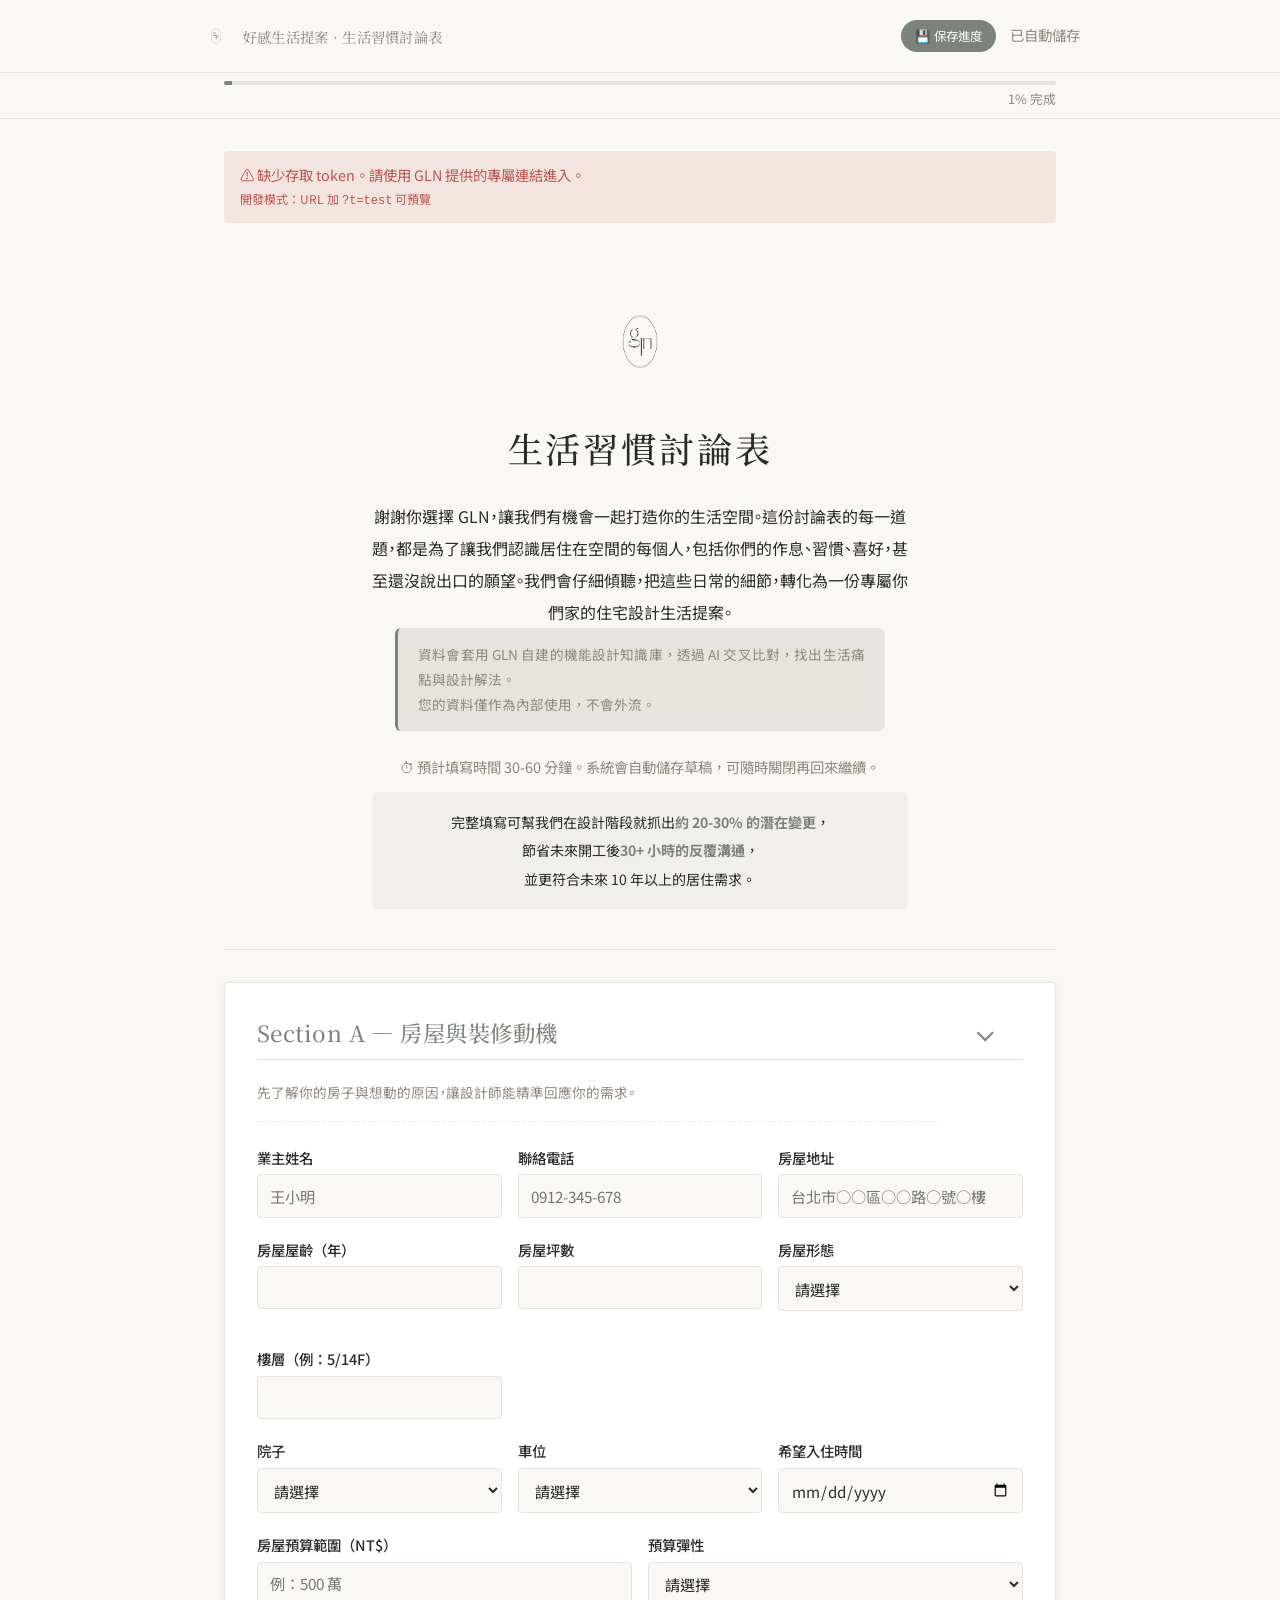
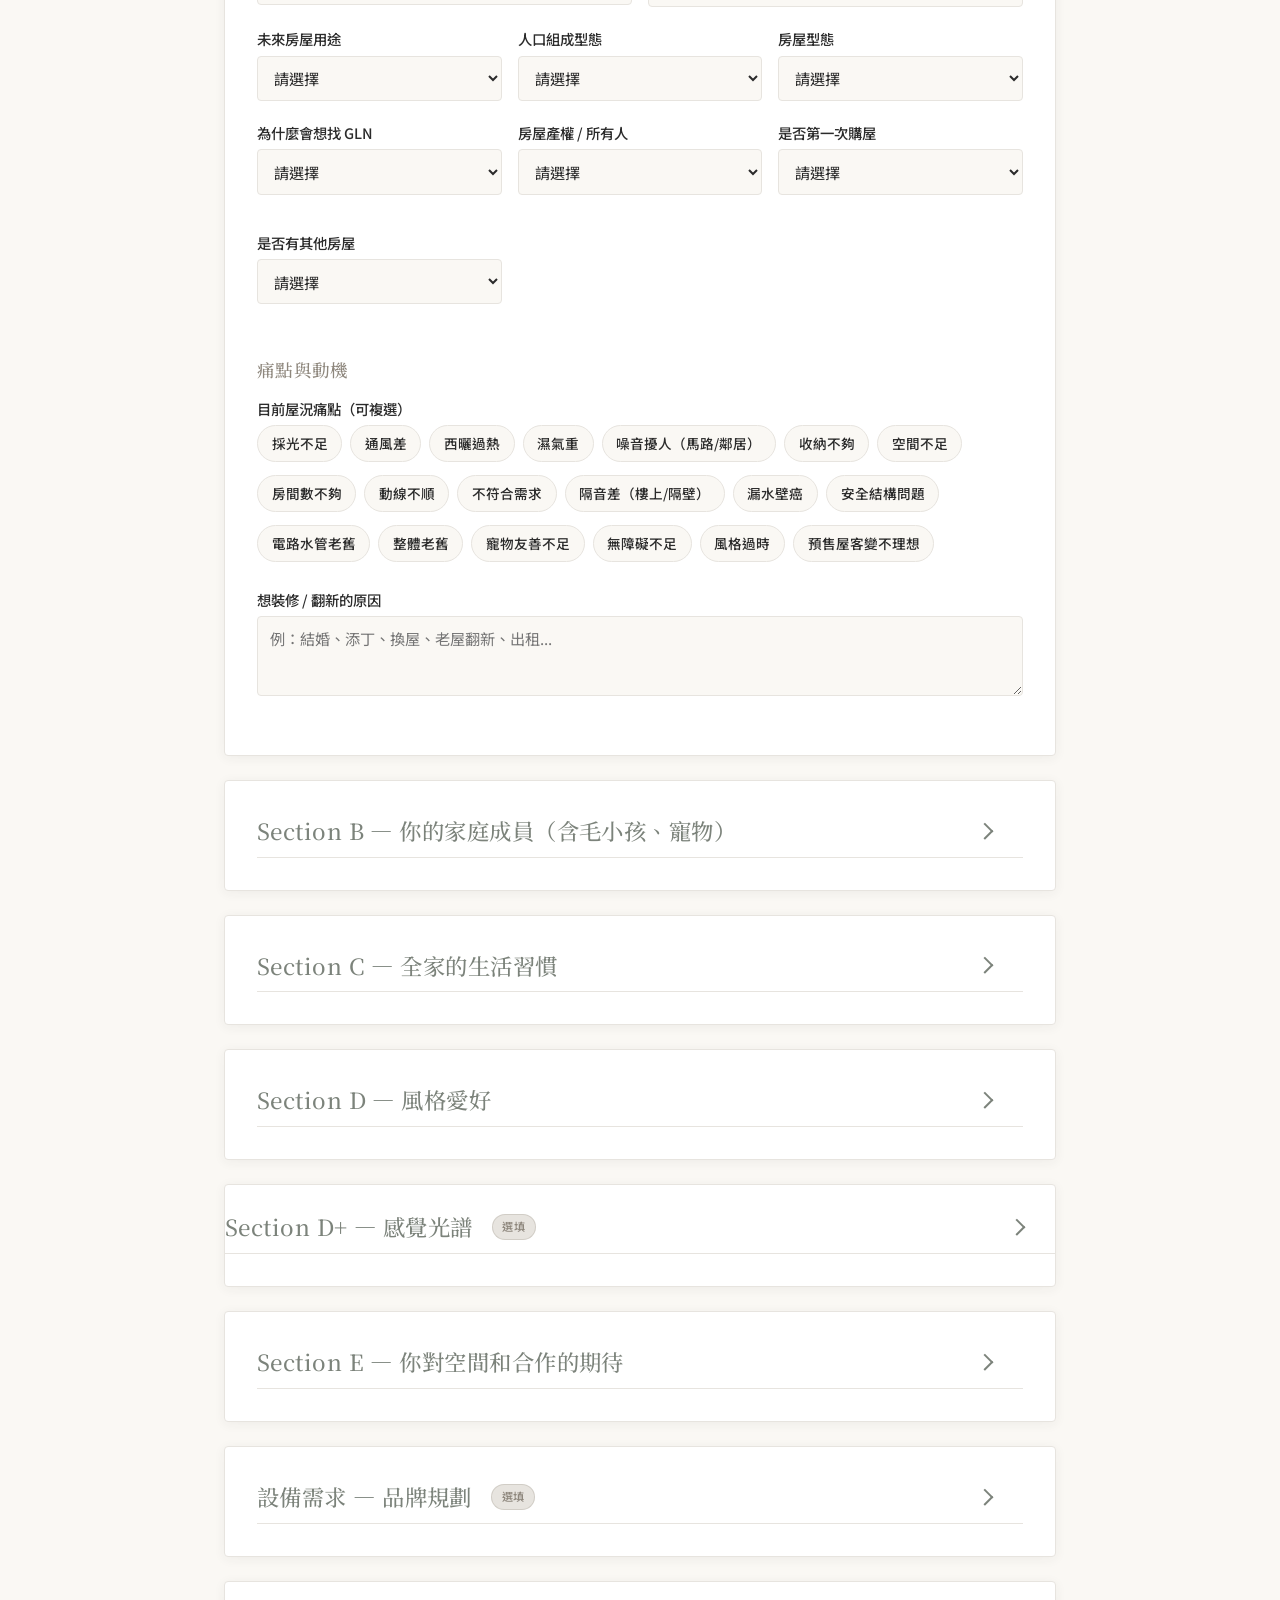
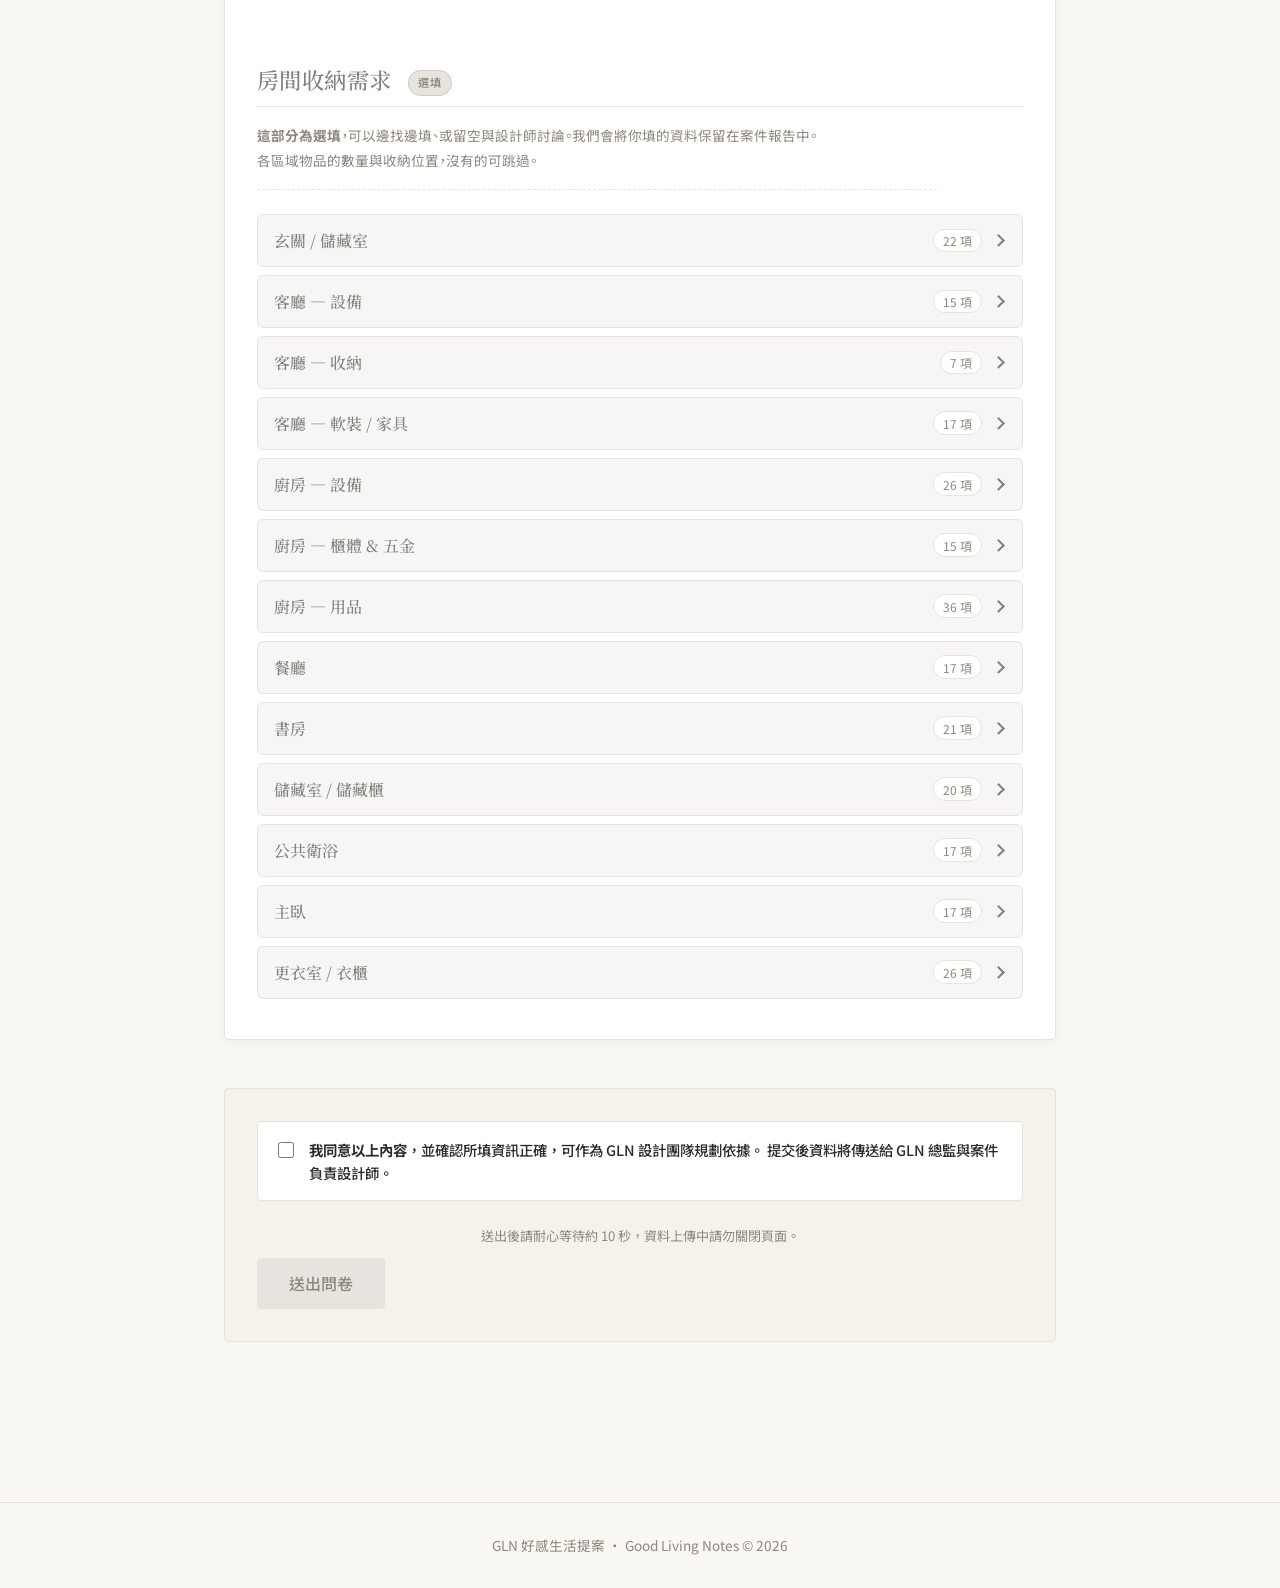
==== commit f34a4bcc: "feat(admin): 產生連結時預填客戶基本資料 Admin 產生連結時填入客戶基本資料（姓名、電話、地址、坪數、 屋齡、房屋形態、案件類型、預算），客戶開啟問卷連結後自動 預填，不需重複輸入。 " ====
--- a/index.html
+++ b/index.html
@@ -71,6 +71,11 @@
         <h2>Section A — 房屋與裝修動機</h2>
         <p class="section-meta">先了解你的房子與想動的原因，讓設計師能精準回應你的需求。</p>
 
+        <div class="field-row">
+          <div class="field"><label>業主姓名</label><input type="text" name="client_name" placeholder="王小明" /></div>
+          <div class="field"><label>聯絡電話</label><input type="tel" name="client_phone" placeholder="0912-345-678" /></div>
+          <div class="field prefill-wide"><label>房屋地址</label><input type="text" name="house_address" placeholder="台北市○○區○○路○號○樓" /></div>
+        </div>
         <div class="field-row">
           <div class="field"><label>房屋屋齡（年）</label><input type="number" name="house_age" /></div>
           <div class="field"><label>房屋坪數</label><input type="number" name="house_size" /></div>
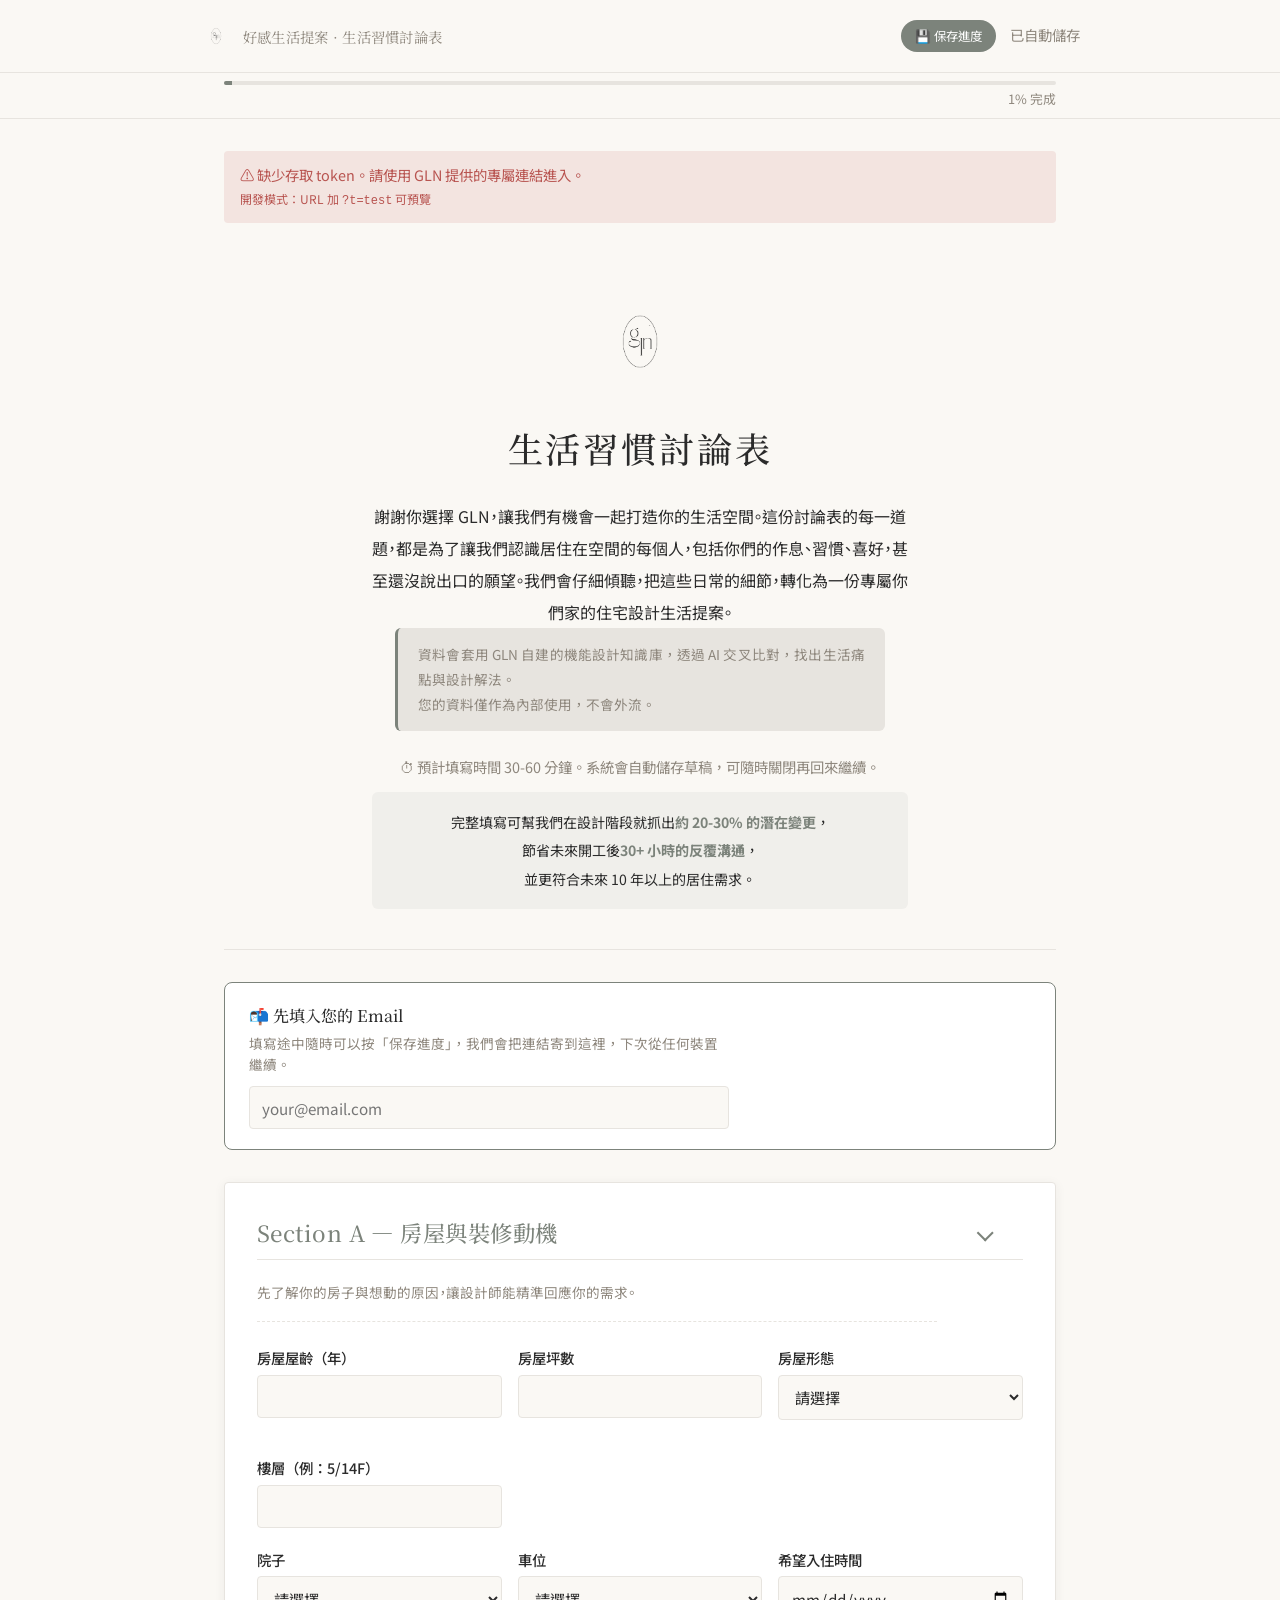
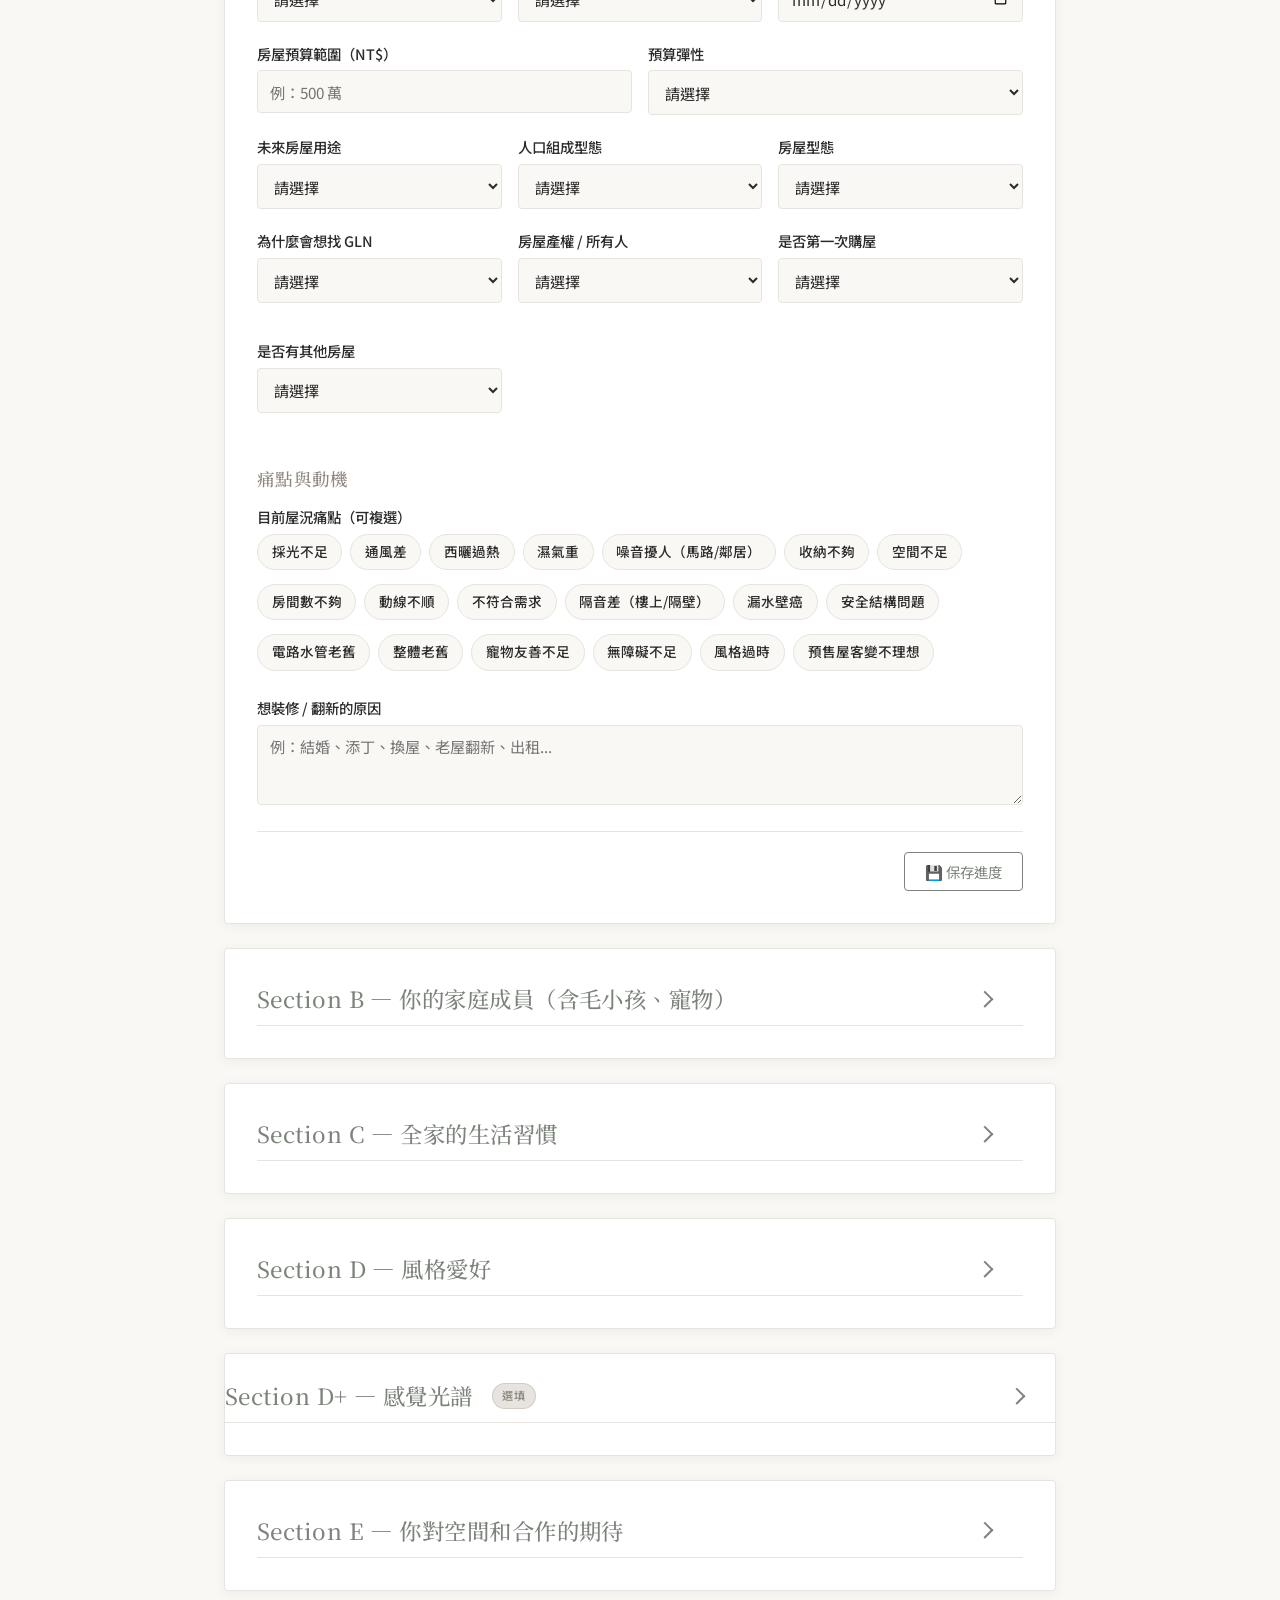
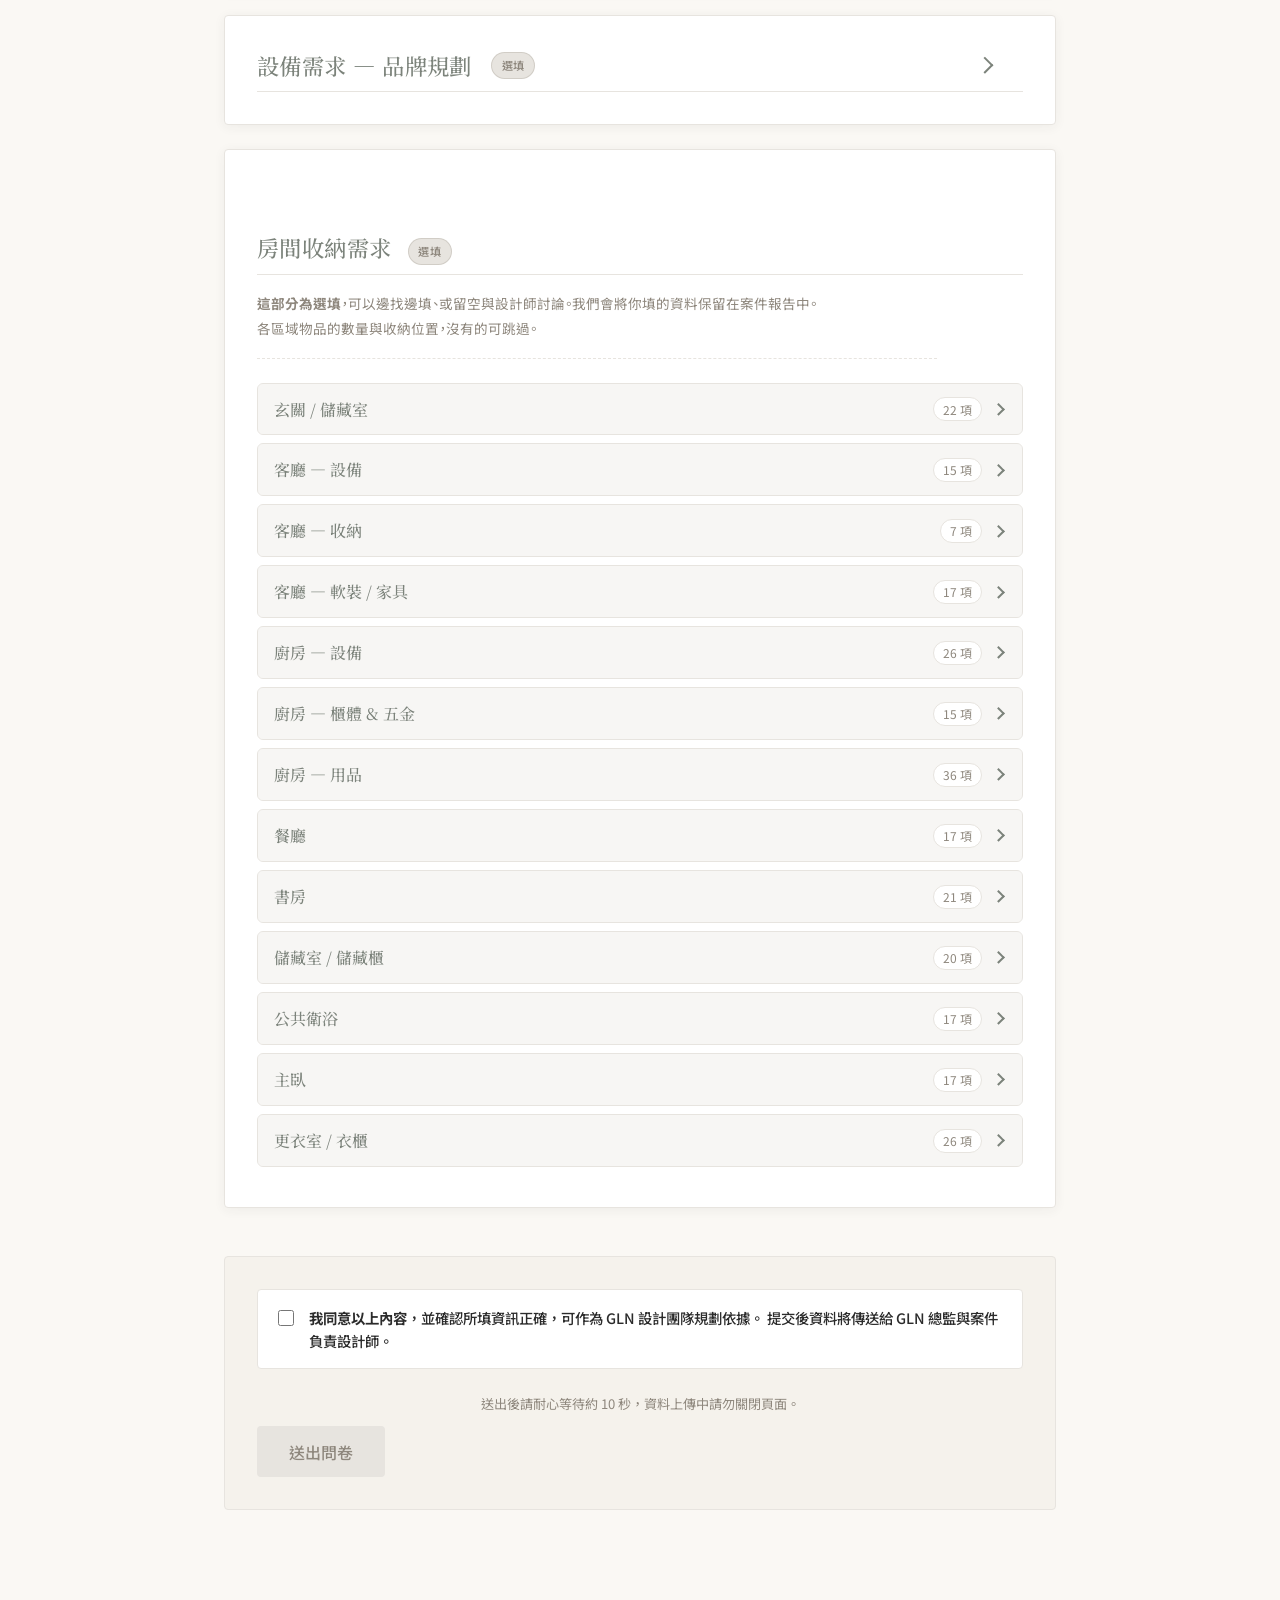
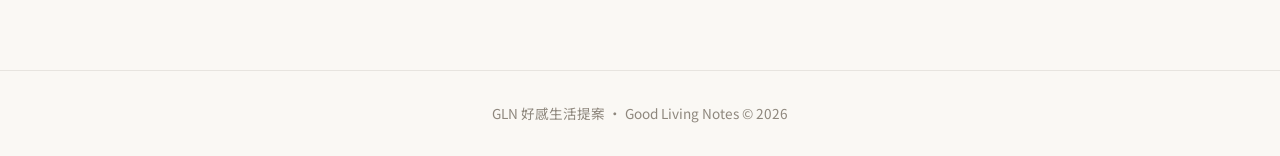
==== commit f9aa050e: "feat: allow resubmit, email field, per-section save buttons 1. Allow modification after submission  " ====
--- a/index.html
+++ b/index.html
@@ -66,16 +66,20 @@
 
     <form id="survey-form" autocomplete="off">
 
+      <!-- ============ Email 先填（保存進度用）============ -->
+      <div class="email-gate-section">
+        <div class="email-gate-inner">
+          <label class="email-gate-label" for="field-client-email">📬 先填入您的 Email</label>
+          <p class="email-gate-hint">填寫途中隨時可以按「保存進度」，我們會把連結寄到這裡，下次從任何裝置繼續。</p>
+          <input class="email-gate-input" type="email" id="field-client-email" name="client_email" placeholder="your@email.com" autocomplete="email" />
+        </div>
+      </div>
+
       <!-- ============ Section A：房屋背景 + 痛點動機（前置，建立顧問定位）============ -->
       <section class="section collapsible" data-section="A">
         <h2>Section A — 房屋與裝修動機</h2>
         <p class="section-meta">先了解你的房子與想動的原因，讓設計師能精準回應你的需求。</p>
 
-        <div class="field-row">
-          <div class="field"><label>業主姓名</label><input type="text" name="client_name" placeholder="王小明" /></div>
-          <div class="field"><label>聯絡電話</label><input type="tel" name="client_phone" placeholder="0912-345-678" /></div>
-          <div class="field prefill-wide"><label>房屋地址</label><input type="text" name="house_address" placeholder="台北市○○區○○路○號○樓" /></div>
-        </div>
         <div class="field-row">
           <div class="field"><label>房屋屋齡（年）</label><input type="number" name="house_age" /></div>
           <div class="field"><label>房屋坪數</label><input type="number" name="house_size" /></div>
--- a/styles.css
+++ b/styles.css
@@ -121,6 +121,74 @@
 
 /* 一般 nowrap 工具類（中文排版規範）*/
 .nowrap { white-space: nowrap; display: inline-block; }
+
+/* ===== Email 先填區 ===== */
+.email-gate-section {
+  background: #fff;
+  border: 1.5px solid var(--gln-olive);
+  border-radius: 8px;
+  margin-bottom: 2rem;
+  padding: 1.25rem 1.5rem;
+}
+.email-gate-inner { max-width: 480px; }
+.email-gate-label {
+  display: block;
+  font-family: var(--font-serif);
+  font-size: 1rem;
+  font-weight: 500;
+  color: var(--gln-ink);
+  margin-bottom: 0.3rem;
+}
+.email-gate-hint {
+  font-size: 0.85rem;
+  color: var(--gln-taupe);
+  margin: 0 0 0.75rem;
+  line-height: 1.5;
+}
+.email-gate-input {
+  width: 100%;
+  padding: 0.6rem 0.875rem;
+  border: 1px solid var(--gln-mist);
+  border-radius: var(--radius);
+  font-family: var(--font-sans);
+  font-size: 1rem;
+  outline: none;
+  background: var(--gln-sand);
+}
+.email-gate-input:focus { border-color: var(--gln-olive); background: #fff; }
+
+/* ===== 各段保存按鈕 ===== */
+.section-save-bar {
+  display: flex;
+  justify-content: flex-end;
+  padding-top: 1.25rem;
+  margin-top: 0.5rem;
+  border-top: 1px solid var(--gln-mist);
+}
+.btn-section-save {
+  padding: 0.5rem 1.25rem;
+  background: transparent;
+  border: 1px solid var(--gln-olive);
+  border-radius: var(--radius);
+  color: var(--gln-olive);
+  font-family: var(--font-sans);
+  font-size: 0.9rem;
+  cursor: pointer;
+  transition: background 0.15s, color 0.15s;
+}
+.btn-section-save:hover { background: var(--gln-olive); color: #fff; }
+
+/* ===== 修改重送提示 banner ===== */
+.resubmit-banner {
+  background: #f0f4ef;
+  border: 1px solid #b2c9ad;
+  border-radius: 6px;
+  padding: 0.75rem 1rem;
+  margin-bottom: 1.5rem;
+  font-size: 0.9rem;
+  color: #3a5a35;
+  line-height: 1.5;
+}
 
 /* Section 內提示文字框 */
 .info-note {
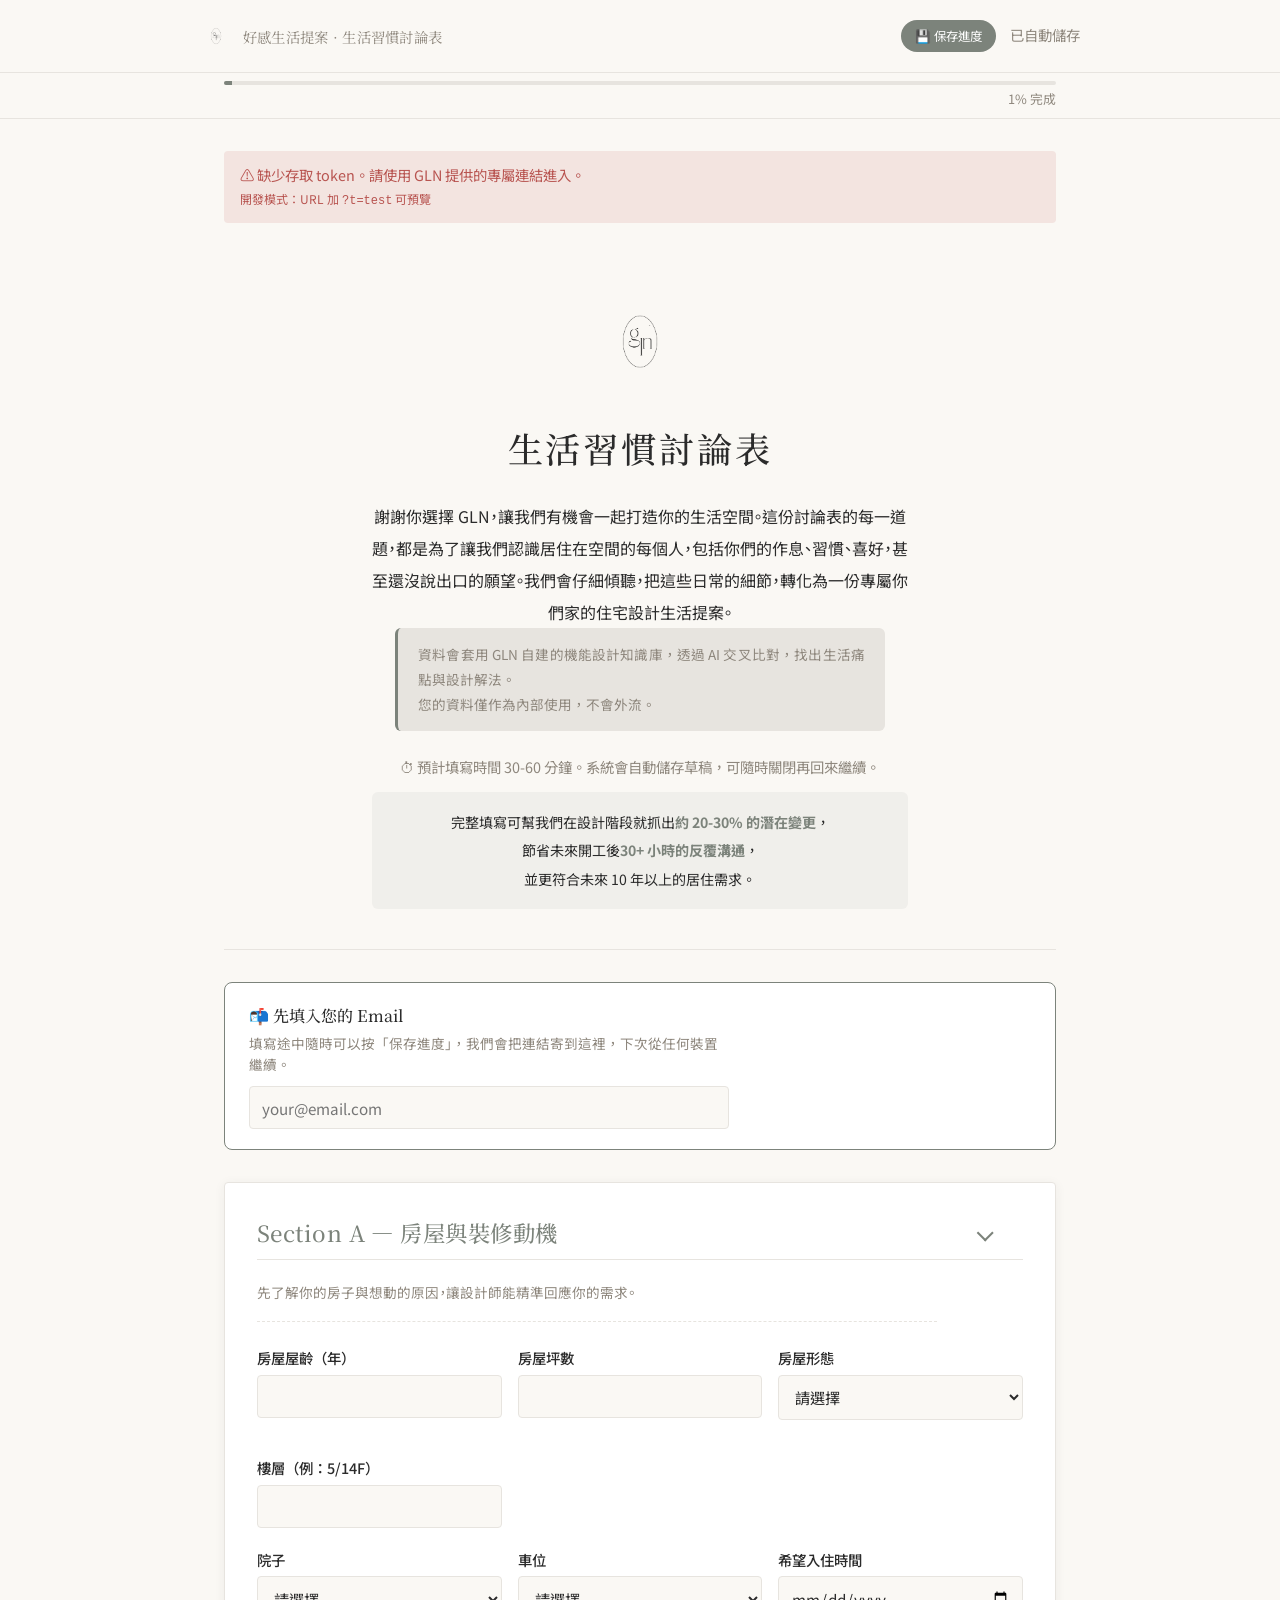
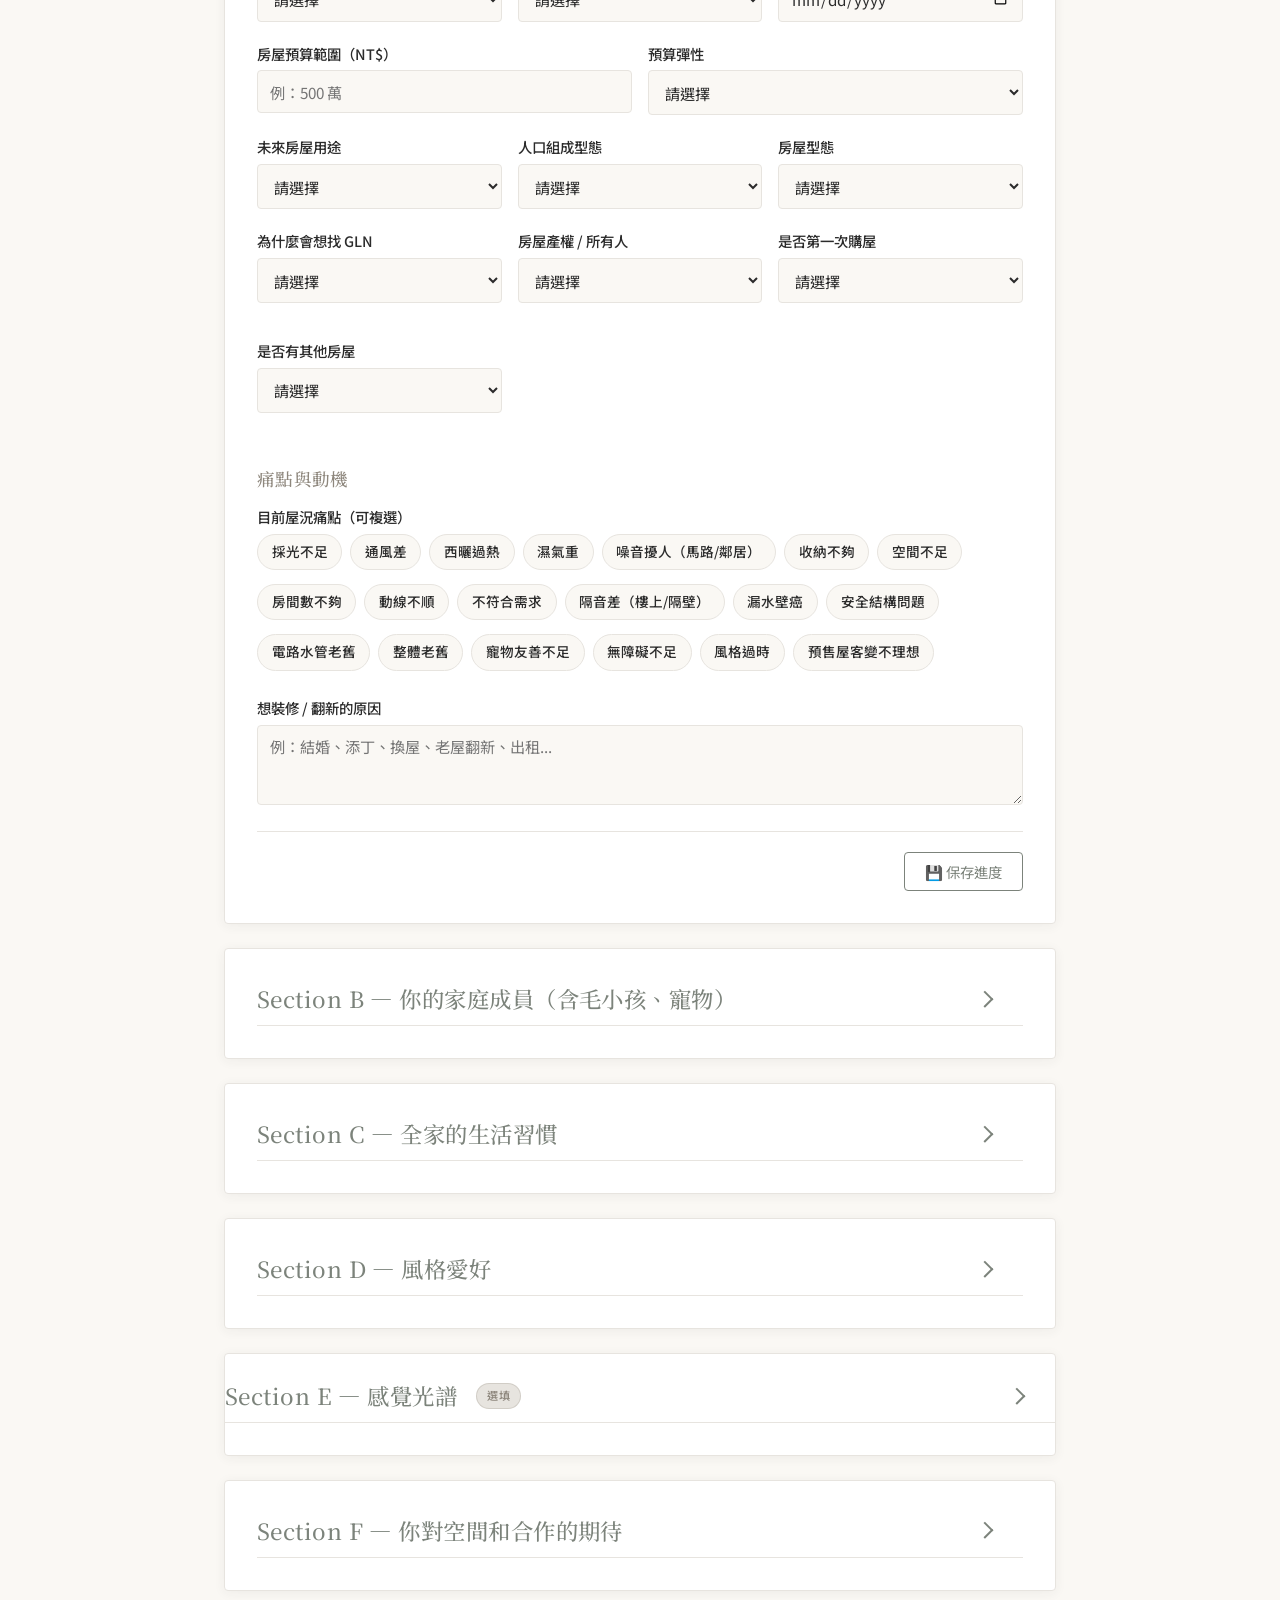
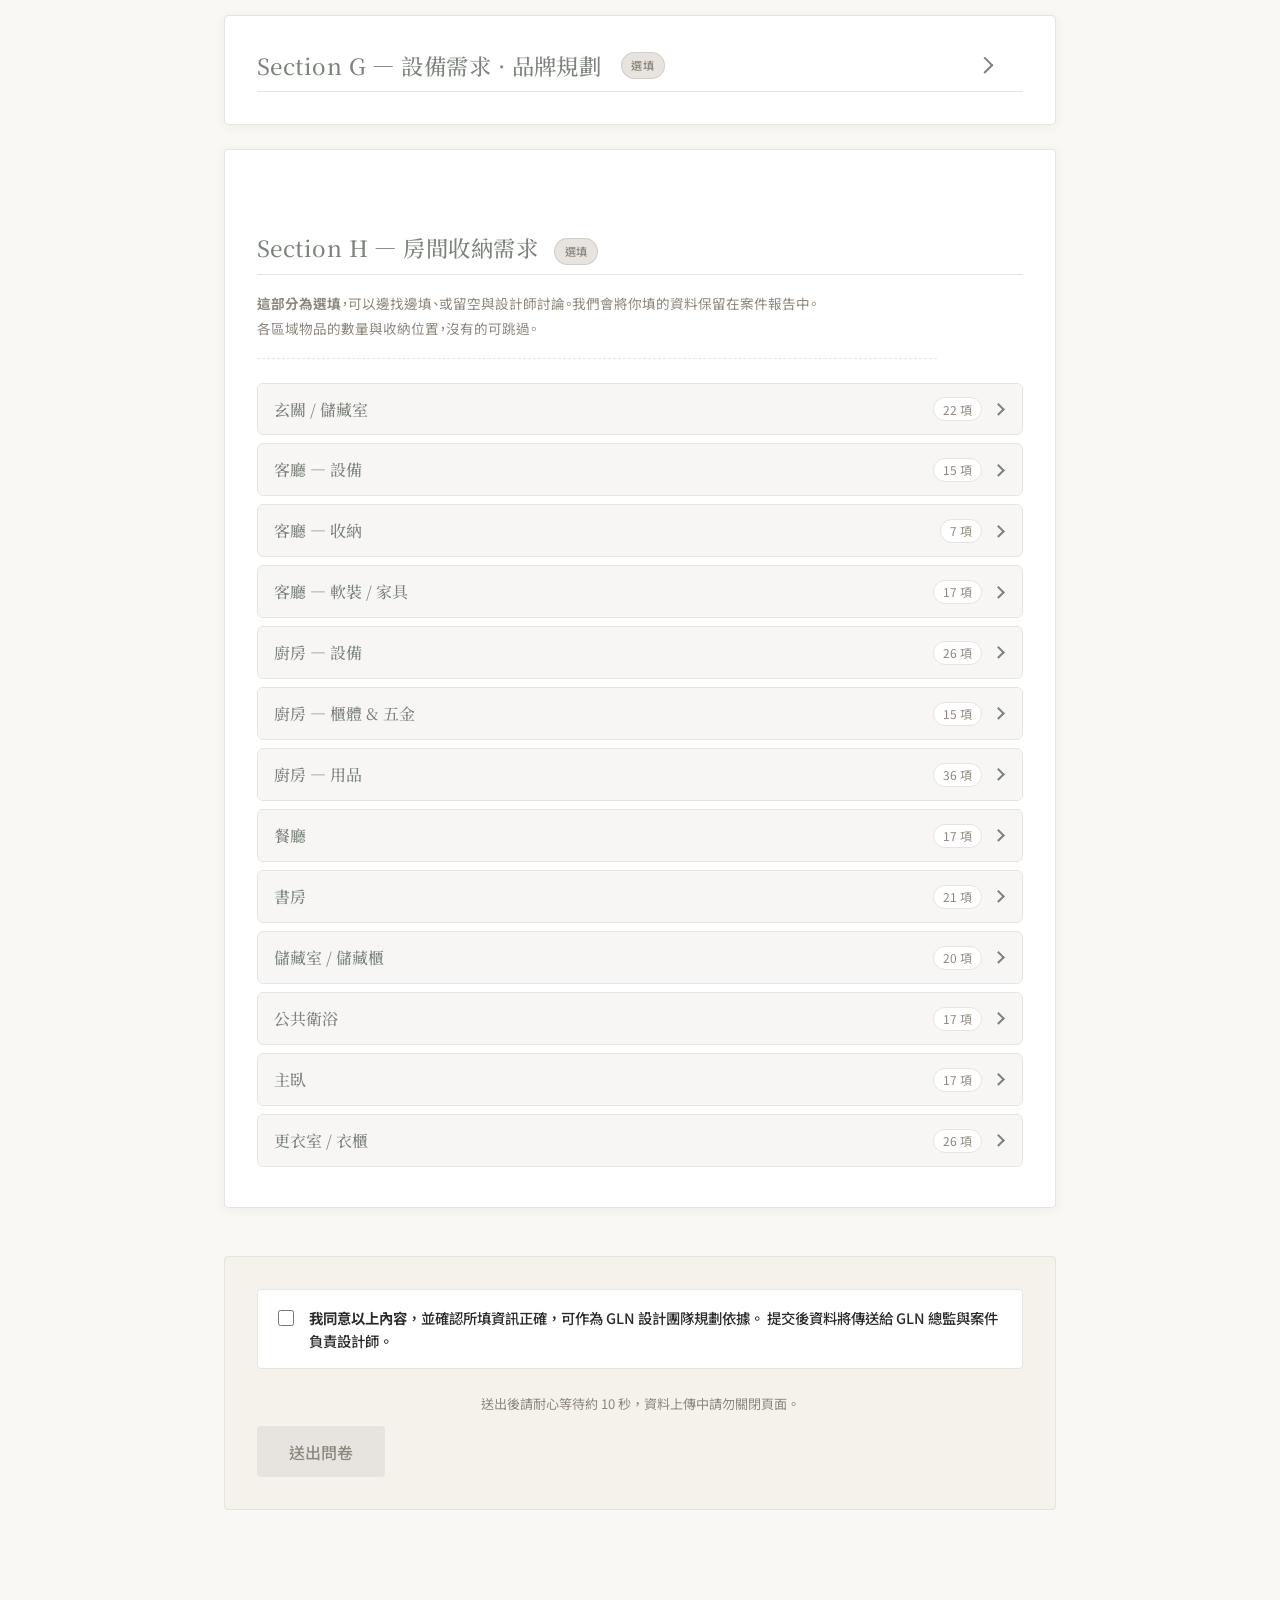
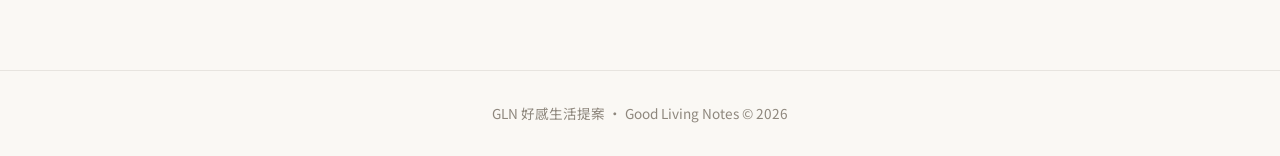
==== commit 39a958bf: "feat: 問卷 Section 重編號 A→H + 樓層空間規劃動態區塊 - Section 編號改乾淨連號 A→H（設備需求=G、房間收納需求=H） - Section F 新增「樓層空間規劃」：" ====
--- a/index.html
+++ b/index.html
@@ -447,7 +447,7 @@
 
       <!-- ============ Section D+：感覺光譜（原 C+/C2）============ -->
       <section class="section collapsible swipe-section" data-section="D2">
-        <h2>Section D+ — 感覺光譜 <span class="optional-badge">選填</span></h2>
+        <h2>Section E — 感覺光譜 <span class="optional-badge">選填</span></h2>
         <p class="section-meta swipe-intro">
           看到喜歡的「感覺」往右滑、不喜歡的往左滑、沒感覺可以跳過。<br />
           這不是選風格，是讓我們捕捉你說不出口的居住氛圍偏好。<strong>不滑也沒關係</strong>，下方可上傳你心目中的圖。
@@ -515,7 +515,23 @@
 
       <!-- ============ Section E：你對空間和合作的期待 ============ -->
       <section class="section collapsible" data-section="E">
-        <h2>Section E — 你對空間和合作的期待</h2>
+        <h2>Section F — 你對空間和合作的期待</h2>
+
+        <!-- 樓層空間規劃（透天 / 多樓層適用）-->
+        <div class="field floor-plan-field">
+          <label>樓層空間規劃 <span class="optional-badge">選填</span></label>
+          <p class="section-meta">
+            每層樓想要的空間、機能、想做的事，逐層寫下來（透天或多樓層最適合；單層公寓填一層即可）。<br />
+            例：<em>一樓</em> 開放式廚房、中島、客餐廚＋工作區；<em>二樓</em> 大主臥、浴缸；<em>三樓</em> 兩套房給父母住。
+          </p>
+          <div id="floor-plan-list"><!-- 由 app.js 動態渲染樓層區塊 --></div>
+          <button type="button" class="floor-add-btn" id="floor-add-btn">＋ 新增樓層</button>
+          <input type="hidden" name="_floor_plan" id="floor-plan-data" />
+        </div>
+        <div class="field">
+          <label>整體優先順序</label>
+          <textarea name="floor_priority" placeholder="例：以 1-3 樓為主，4 樓衛浴翻新，5 樓油漆"></textarea>
+        </div>
 
         <div class="field">
           <label>空間許願清單</label>
@@ -586,7 +602,7 @@
 
       <!-- ============ 設備品牌規劃（選填）============ -->
       <section class="section collapsible" data-section="EQ">
-        <h2>設備需求 — 品牌規劃 <span class="optional-badge">選填</span></h2>
+        <h2>Section G — 設備需求 · 品牌規劃 <span class="optional-badge">選填</span></h2>
         <p class="section-meta">
           <strong>這部分為選填</strong>，可以邊找邊填、或留空與設計師討論。我們會將你填的資料保留在案件報告中，後續隨時調整。<br />
           請從下拉選單挑選你想要的品牌；沒看到偏好品牌可選「其他」自填；用不到的選「不需要」；不確定可留空。
@@ -602,7 +618,7 @@
 
       <!-- ============ 房間收納需求（選填）============ -->
       <section class="section" data-section="STORAGE">
-        <h2>房間收納需求 <span class="optional-badge">選填</span></h2>
+        <h2>Section H — 房間收納需求 <span class="optional-badge">選填</span></h2>
         <p class="section-meta">
           <strong>這部分為選填</strong>，可以邊找邊填、或留空與設計師討論。我們會將你填的資料保留在案件報告中。<br />
           各區域物品的數量與收納位置，沒有的可跳過。
--- a/styles.css
+++ b/styles.css
@@ -2417,3 +2417,63 @@
     grid-column: auto;
   }
 }
+
+/* ── 樓層空間規劃 ── */
+.floor-plan-field #floor-plan-list {
+  display: flex;
+  flex-direction: column;
+  gap: 0.75rem;
+  margin-bottom: 0.75rem;
+}
+.floor-block {
+  border: 1px solid var(--gln-mist);
+  border-left: 3px solid var(--gln-olive);
+  border-radius: var(--radius);
+  background: var(--gln-warm-white);
+  padding: 0.75rem;
+}
+.floor-block-head {
+  display: flex;
+  align-items: center;
+  gap: 0.5rem;
+  margin-bottom: 0.5rem;
+}
+.floor-block-head .floor-name {
+  flex: 1;
+  font-weight: 500;
+}
+.floor-remove {
+  flex-shrink: 0;
+  width: 1.9rem;
+  height: 1.9rem;
+  border: 1px solid var(--gln-mist);
+  border-radius: var(--radius);
+  background: #fff;
+  color: var(--gln-taupe);
+  cursor: pointer;
+  line-height: 1;
+}
+.floor-remove:hover {
+  background: #fbeaea;
+  border-color: #c79a9a;
+  color: #a85050;
+}
+.floor-block .floor-desc {
+  min-height: 3.5rem;
+}
+.floor-add-btn {
+  display: inline-block;
+  padding: 0.5rem 1rem;
+  border: 1px dashed var(--gln-olive);
+  border-radius: var(--radius);
+  background: #fff;
+  color: var(--gln-olive);
+  font-family: inherit;
+  font-size: 0.9rem;
+  cursor: pointer;
+  transition: background 0.2s, color 0.2s;
+}
+.floor-add-btn:hover {
+  background: var(--gln-olive);
+  color: #fff;
+}
